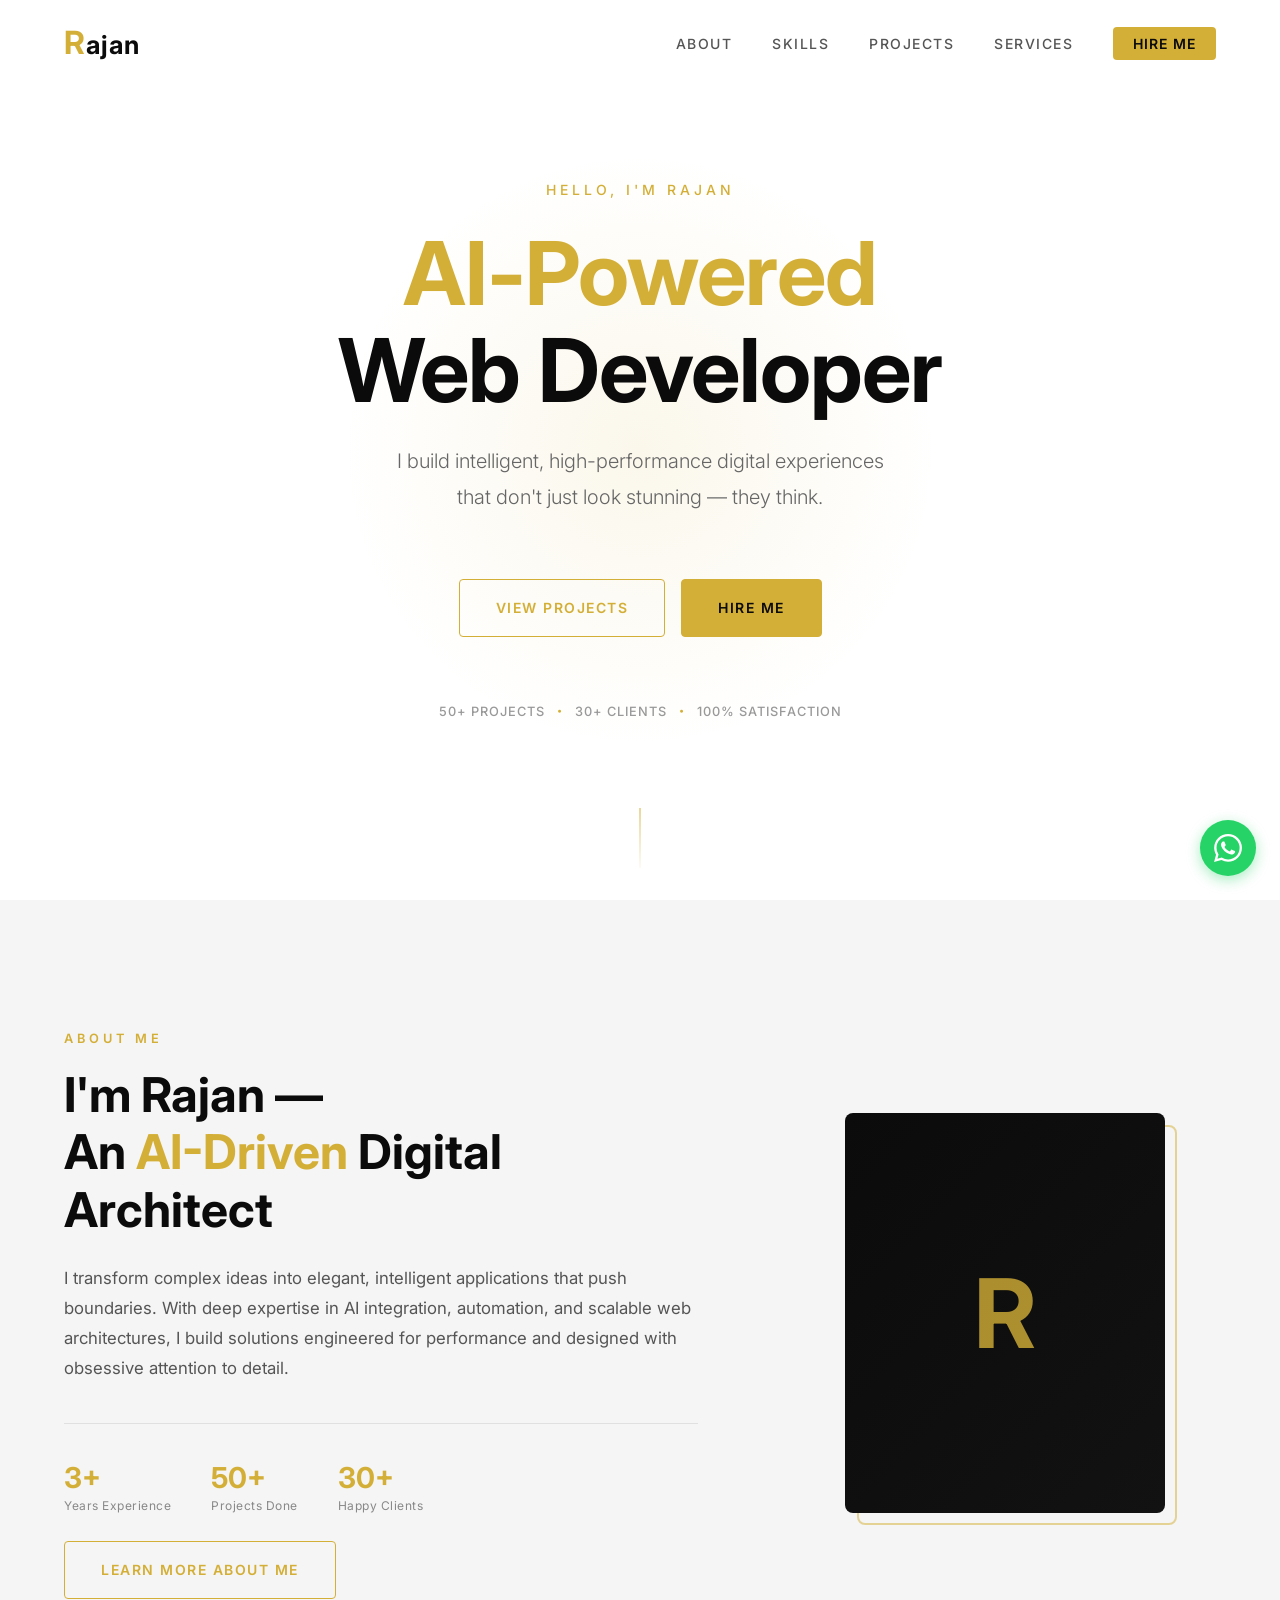
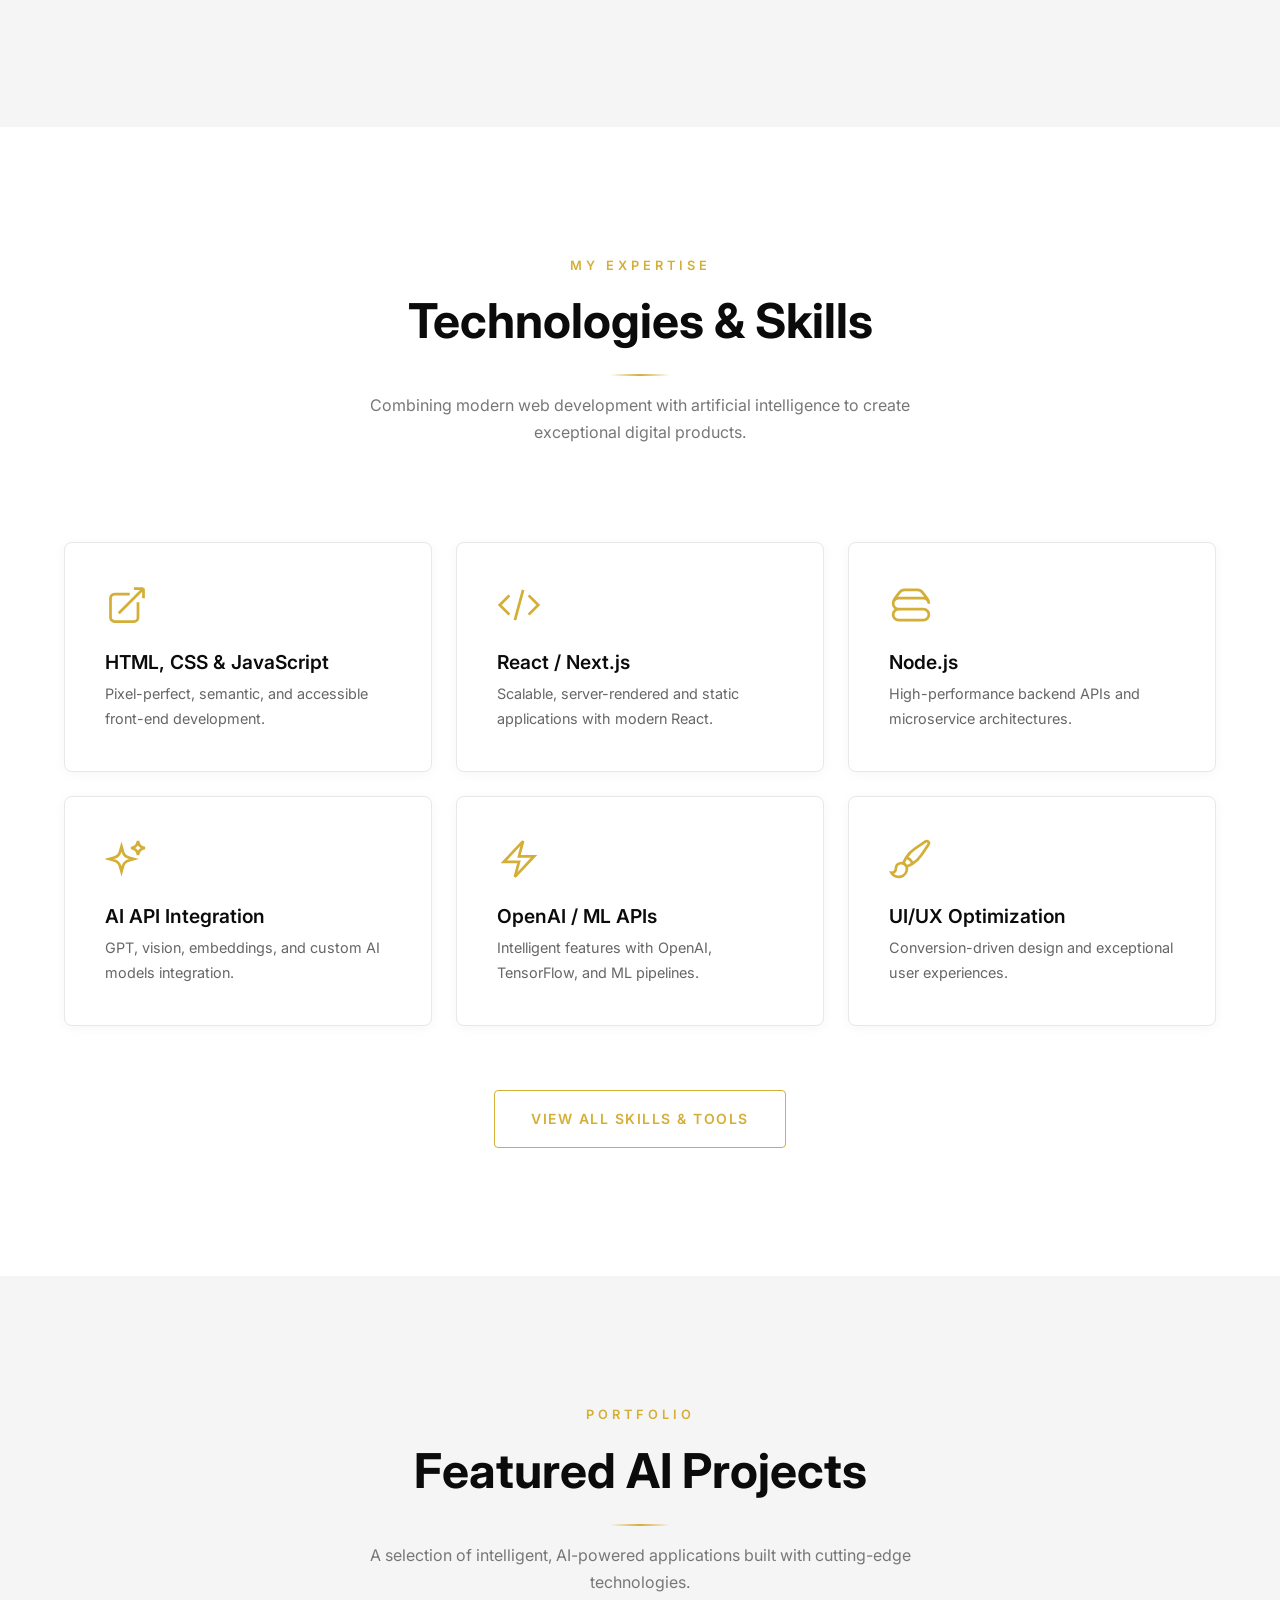
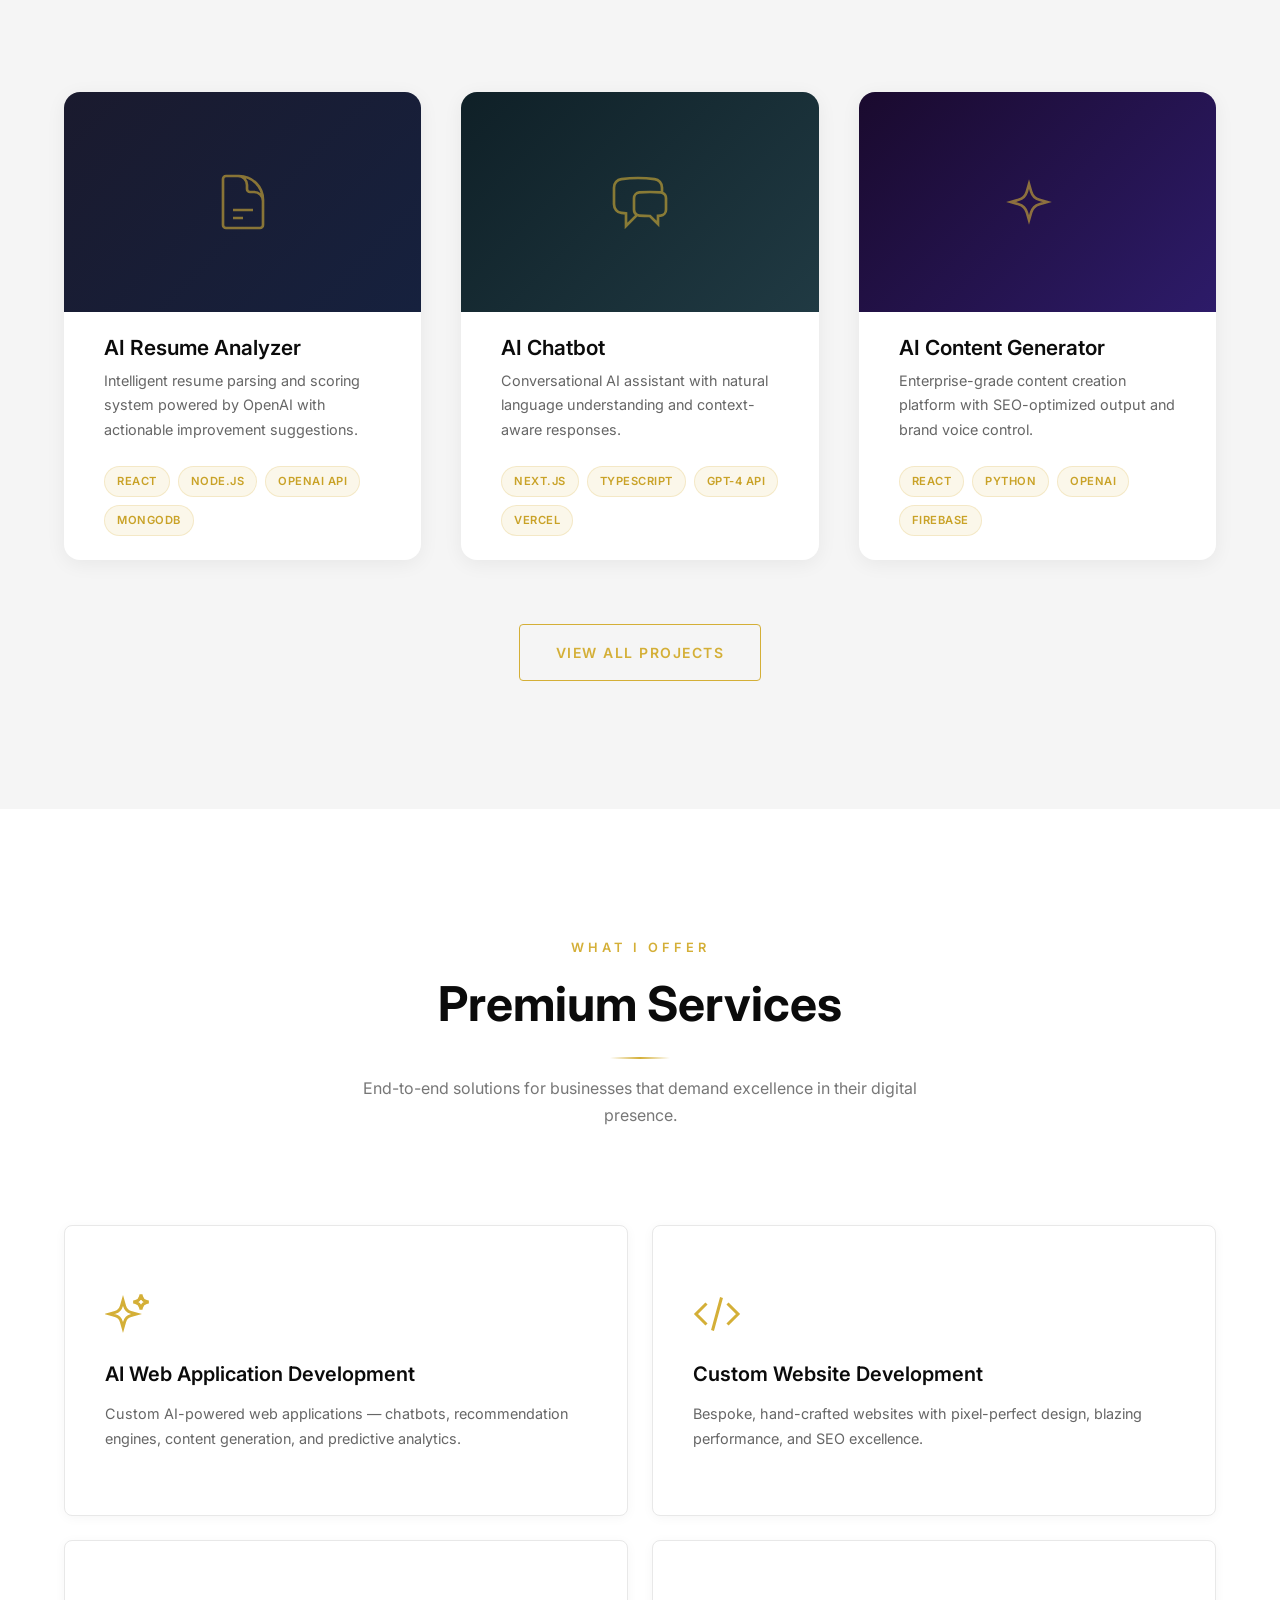
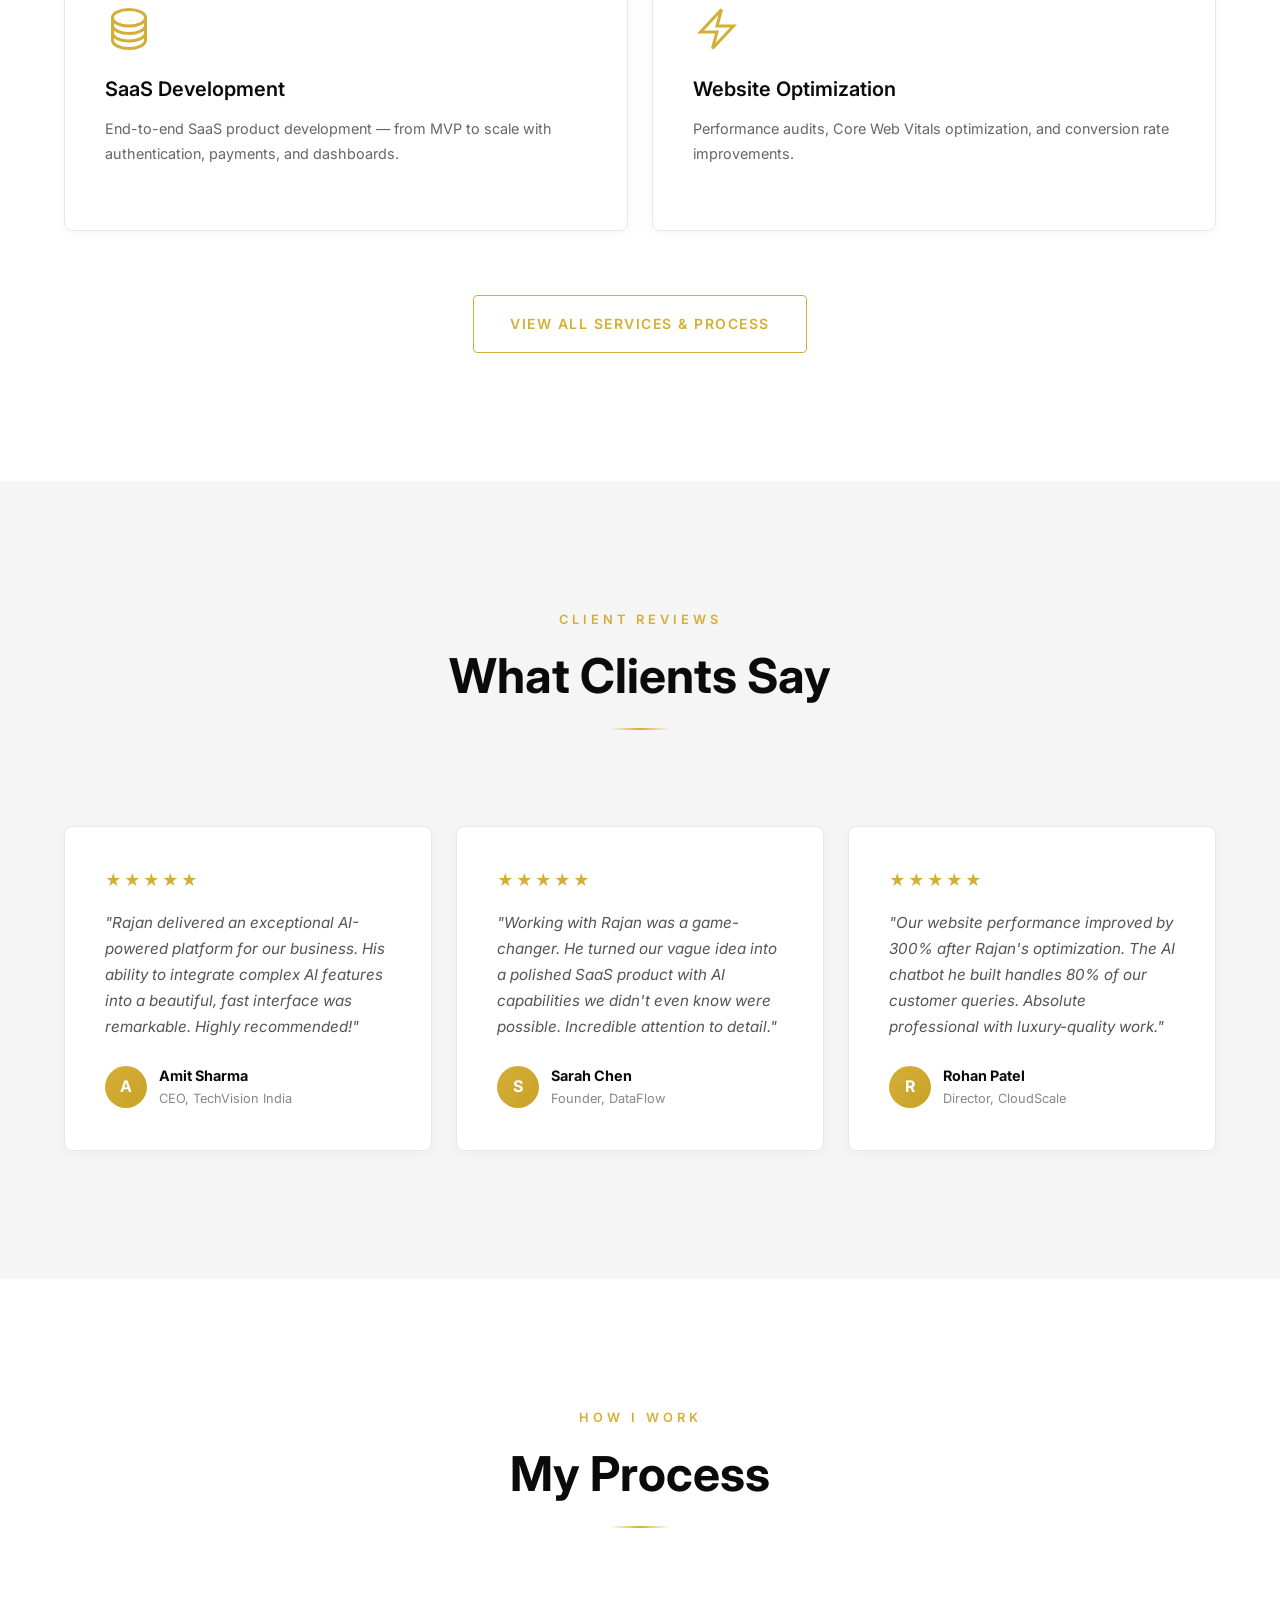
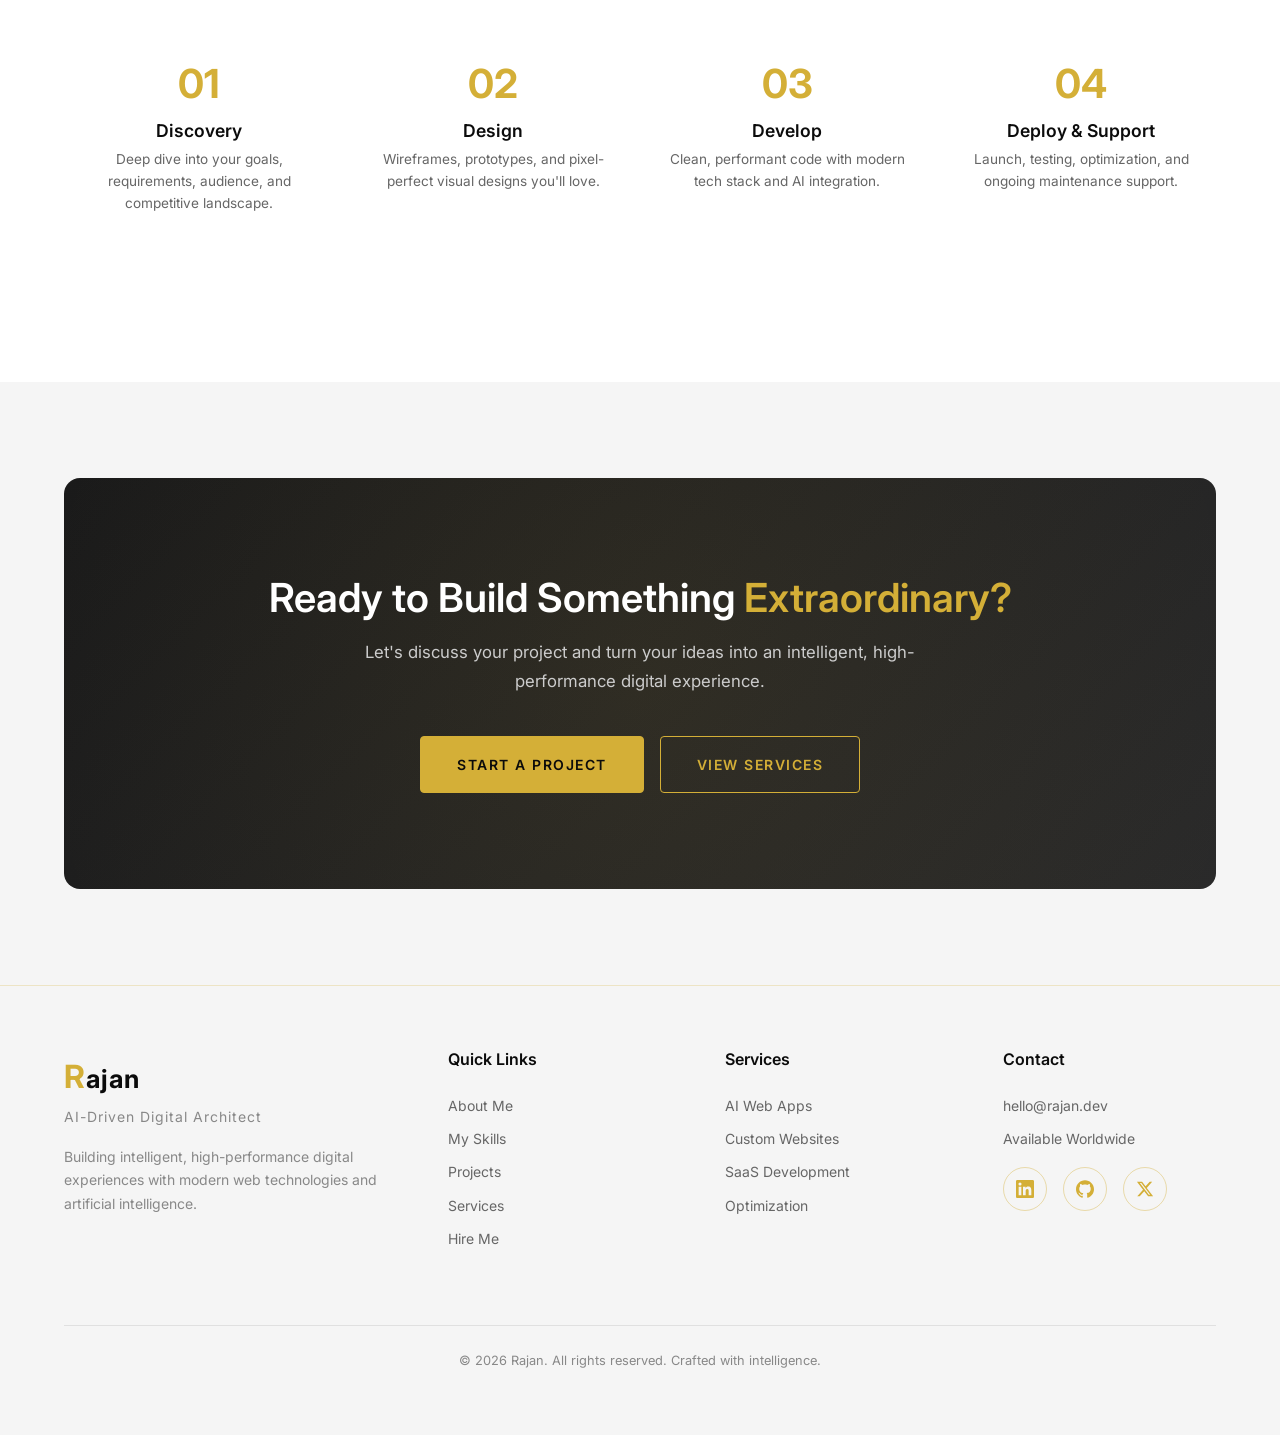
==== index.html @ 18de17e2 "Initial commit - Luxury AI Portfolio Website" ====
<!DOCTYPE html>
<html lang="en">

<head>
  <meta charset="UTF-8" />
  <meta name="viewport" content="width=device-width, initial-scale=1.0" />
  <title>Rajan — AI-Powered Web Developer | Luxury Digital Experiences</title>
  <meta name="description"
    content="Rajan is an AI-powered web developer building intelligent, high-performance digital experiences. Specializing in AI integration, automation, and scalable web apps." />
  <meta name="keywords"
    content="AI Web Developer, Freelancer, React, Next.js, OpenAI, Machine Learning, SaaS Development" />
  <meta name="author" content="Rajan" />
  <meta property="og:title" content="Rajan — AI-Powered Web Developer" />
  <meta property="og:description" content="Building intelligent, high-performance digital experiences." />
  <meta property="og:type" content="website" />
  <link rel="preconnect" href="https://fonts.googleapis.com" />
  <link rel="preconnect" href="https://fonts.gstatic.com" crossorigin />
  <link
    href="https://fonts.googleapis.com/css2?family=Playfair+Display:ital,wght@0,400;0,500;0,600;0,700;1,400&family=Inter:wght@300;400;500;600;700&display=swap"
    rel="stylesheet" />
  <link rel="stylesheet" href="styles.css" />
</head>

<body>

  <!-- ═══ NAVIGATION ═══ -->
  <nav class="navbar" id="navbar">
    <div class="nav-container">
      <a href="index.html" class="nav-logo">
        <span class="logo-text">R</span><span class="logo-accent">ajan</span>
      </a>
      <button class="nav-toggle" id="nav-toggle" aria-label="Toggle navigation">
        <span class="hamburger"></span>
      </button>
      <ul class="nav-menu" id="nav-menu">
        <li><a href="about.html" class="nav-link">About</a></li>
        <li><a href="skills.html" class="nav-link">Skills</a></li>
        <li><a href="projects.html" class="nav-link">Projects</a></li>
        <li><a href="services.html" class="nav-link">Services</a></li>
        <li><a href="hire.html" class="nav-link nav-link--cta">Hire Me</a></li>
      </ul>
    </div>
  </nav>

  <!-- ═══ HERO ═══ -->
  <section class="hero" id="hero">
    <div class="hero-glow"></div>
    <div class="hero-particles" id="hero-particles"></div>
    <div class="hero-content">
      <p class="hero-tagline reveal">Hello, I'm Rajan</p>
      <h1 class="hero-title reveal">
        <span class="gold-text">AI-Powered</span><br />Web Developer
      </h1>
      <p class="hero-subtitle reveal">
        I build intelligent, high-performance digital experiences<br />that don't just look stunning — they think.
      </p>
      <div class="hero-buttons reveal">
        <a href="projects.html" class="btn btn--outline">View Projects</a>
        <a href="hire.html" class="btn btn--solid">Hire Me</a>
      </div>
      <div class="hero-trust reveal">
        <span>50+ Projects</span>
        <span class="trust-dot">•</span>
        <span>30+ Clients</span>
        <span class="trust-dot">•</span>
        <span>100% Satisfaction</span>
      </div>
    </div>
    <div class="scroll-indicator">
      <div class="scroll-line"></div>
    </div>
  </section>

  <!-- ═══ ABOUT PREVIEW ═══ -->
  <section class="section section--light" id="about-preview">
    <div class="container">
      <div class="split-section">
        <div class="split-left reveal">
          <p class="section-label">About Me</p>
          <h2 class="section-title section-title--dark">I'm Rajan —<br />An <span class="gold-text">AI-Driven</span>
            Digital Architect</h2>
          <p class="body-text">I transform complex ideas into elegant, intelligent applications that push boundaries.
            With deep expertise in AI integration, automation, and scalable web architectures, I build solutions
            engineered for performance and designed with obsessive attention to detail.</p>
          <div class="inline-stats">
            <div class="inline-stat">
              <span class="inline-stat-number">3+</span>
              <span class="inline-stat-label">Years Experience</span>
            </div>
            <div class="inline-stat">
              <span class="inline-stat-number">50+</span>
              <span class="inline-stat-label">Projects Done</span>
            </div>
            <div class="inline-stat">
              <span class="inline-stat-number">30+</span>
              <span class="inline-stat-label">Happy Clients</span>
            </div>
          </div>
          <a href="about.html" class="btn btn--outline" style="margin-top: 1.5rem;">Learn More About Me</a>
        </div>
        <div class="split-right reveal">
          <div class="about-image-frame about-image-frame--large">
            <div class="about-image-placeholder">
              <span class="about-initials">R</span>
            </div>
            <div class="about-image-border"></div>
          </div>
        </div>
      </div>
    </div>
  </section>

  <!-- ═══ SKILLS PREVIEW ═══ -->
  <section class="section section--white" id="skills-preview">
    <div class="container">
      <div class="section-header reveal">
        <p class="section-label">My Expertise</p>
        <h2 class="section-title section-title--dark">Technologies & Skills</h2>
        <div class="gold-divider"></div>
        <p class="section-subtitle">Combining modern web development with artificial intelligence to create exceptional
          digital products.</p>
      </div>
      <div class="skills-grid">
        <div class="skill-card reveal">
          <div class="skill-icon"><svg viewBox="0 0 24 24" fill="none" stroke="currentColor" stroke-width="1.5">
              <path
                d="M13.5 6H5.25A2.25 2.25 0 003 8.25v10.5A2.25 2.25 0 005.25 21h10.5A2.25 2.25 0 0018 18.75V10.5m-10.5 6L21 3m0 0h-5.25M21 3v5.25" />
            </svg></div>
          <h3 class="skill-title">HTML, CSS & JavaScript</h3>
          <p class="skill-desc">Pixel-perfect, semantic, and accessible front-end development.</p>
        </div>
        <div class="skill-card reveal">
          <div class="skill-icon"><svg viewBox="0 0 24 24" fill="none" stroke="currentColor" stroke-width="1.5">
              <path d="M17.25 6.75L22.5 12l-5.25 5.25m-10.5 0L1.5 12l5.25-5.25m7.5-3l-4.5 16.5" />
            </svg></div>
          <h3 class="skill-title">React / Next.js</h3>
          <p class="skill-desc">Scalable, server-rendered and static applications with modern React.</p>
        </div>
        <div class="skill-card reveal">
          <div class="skill-icon"><svg viewBox="0 0 24 24" fill="none" stroke="currentColor" stroke-width="1.5">
              <path
                d="M5.25 14.25h13.5m-13.5 0a3 3 0 01-3-3m3 3a3 3 0 100 6h13.5a3 3 0 100-6m-16.5-3a3 3 0 013-3h13.5a3 3 0 013 3m-19.5 0a4.5 4.5 0 01.9-2.7L5.737 5.1a3.375 3.375 0 012.7-1.35h7.126c1.062 0 2.062.5 2.7 1.35l2.587 3.45a4.5 4.5 0 01.9 2.7" />
            </svg></div>
          <h3 class="skill-title">Node.js</h3>
          <p class="skill-desc">High-performance backend APIs and microservice architectures.</p>
        </div>
        <div class="skill-card reveal">
          <div class="skill-icon"><svg viewBox="0 0 24 24" fill="none" stroke="currentColor" stroke-width="1.5">
              <path
                d="M9.813 15.904L9 18.75l-.813-2.846a4.5 4.5 0 00-3.09-3.09L2.25 12l2.846-.813a4.5 4.5 0 003.09-3.09L9 5.25l.813 2.846a4.5 4.5 0 003.09 3.09L15.75 12l-2.846.813a4.5 4.5 0 00-3.09 3.09zM18.259 8.715L18 9.75l-.259-1.035a3.375 3.375 0 00-2.455-2.456L14.25 6l1.036-.259a3.375 3.375 0 002.455-2.456L18 2.25l.259 1.035a3.375 3.375 0 002.455 2.456L21.75 6l-1.036.259a3.375 3.375 0 00-2.455 2.456z" />
            </svg></div>
          <h3 class="skill-title">AI API Integration</h3>
          <p class="skill-desc">GPT, vision, embeddings, and custom AI models integration.</p>
        </div>
        <div class="skill-card reveal">
          <div class="skill-icon"><svg viewBox="0 0 24 24" fill="none" stroke="currentColor" stroke-width="1.5">
              <path d="M3.75 13.5l10.5-11.25L12 10.5h8.25L9.75 21.75 12 13.5H3.75z" />
            </svg></div>
          <h3 class="skill-title">OpenAI / ML APIs</h3>
          <p class="skill-desc">Intelligent features with OpenAI, TensorFlow, and ML pipelines.</p>
        </div>
        <div class="skill-card reveal">
          <div class="skill-icon"><svg viewBox="0 0 24 24" fill="none" stroke="currentColor" stroke-width="1.5">
              <path
                d="M9.53 16.122a3 3 0 00-5.78 1.128 2.25 2.25 0 01-2.4 2.245 4.5 4.5 0 008.4-2.245c0-.399-.078-.78-.22-1.128zm0 0a15.998 15.998 0 003.388-1.62m-5.043-.025a15.994 15.994 0 011.622-3.395m3.42 3.42a15.995 15.995 0 004.764-4.648l3.876-5.814a1.151 1.151 0 00-1.597-1.597L14.146 6.32a15.996 15.996 0 00-4.649 4.763m3.42 3.42a6.776 6.776 0 00-3.42-3.42" />
            </svg></div>
          <h3 class="skill-title">UI/UX Optimization</h3>
          <p class="skill-desc">Conversion-driven design and exceptional user experiences.</p>
        </div>
      </div>
      <div style="text-align: center; margin-top: var(--space-xl);" class="reveal">
        <a href="skills.html" class="btn btn--outline">View All Skills & Tools</a>
      </div>
    </div>
  </section>

  <!-- ═══ PROJECTS PREVIEW ═══ -->
  <section class="section section--light" id="projects-preview">
    <div class="container">
      <div class="section-header reveal">
        <p class="section-label">Portfolio</p>
        <h2 class="section-title section-title--dark">Featured AI Projects</h2>
        <div class="gold-divider"></div>
        <p class="section-subtitle">A selection of intelligent, AI-powered applications built with cutting-edge
          technologies.</p>
      </div>
      <div class="projects-grid">
        <div class="project-card reveal">
          <div class="project-image">
            <div class="project-image-inner" style="background: linear-gradient(135deg, #1a1a2e, #16213e);">
              <svg class="project-icon-large" viewBox="0 0 24 24" fill="none" stroke="currentColor" stroke-width="1">
                <path
                  d="M19.5 14.25v-2.625a3.375 3.375 0 00-3.375-3.375h-1.5A1.125 1.125 0 0113.5 7.125v-1.5a3.375 3.375 0 00-3.375-3.375H8.25m0 12.75h7.5m-7.5 3H12M10.5 2.25H5.625c-.621 0-1.125.504-1.125 1.125v17.25c0 .621.504 1.125 1.125 1.125h12.75c.621 0 1.125-.504 1.125-1.125V11.25a9 9 0 00-9-9z" />
              </svg>
            </div>
            <div class="project-overlay"><a href="#" class="btn btn--small btn--solid">Live Demo</a></div>
          </div>
          <div class="project-info">
            <h3 class="project-title">AI Resume Analyzer</h3>
            <p class="project-desc">Intelligent resume parsing and scoring system powered by OpenAI with actionable
              improvement suggestions.</p>
            <div class="project-tech"><span>React</span><span>Node.js</span><span>OpenAI API</span><span>MongoDB</span>
            </div>
          </div>
        </div>
        <div class="project-card reveal">
          <div class="project-image">
            <div class="project-image-inner" style="background: linear-gradient(135deg, #0f2027, #203a43);">
              <svg class="project-icon-large" viewBox="0 0 24 24" fill="none" stroke="currentColor" stroke-width="1">
                <path
                  d="M20.25 8.511c.884.284 1.5 1.128 1.5 2.097v4.286c0 1.136-.847 2.1-1.98 2.193-.34.027-.68.052-1.02.072v3.091l-3-3c-1.354 0-2.694-.055-4.02-.163a2.115 2.115 0 01-.825-.242m9.345-8.334a2.126 2.126 0 00-.476-.095 48.64 48.64 0 00-8.048 0c-1.131.094-1.976 1.057-1.976 2.192v4.286c0 .837.46 1.58 1.155 1.951m9.345-8.334V6.637c0-1.621-1.152-3.026-2.76-3.235A48.455 48.455 0 0011.25 3c-2.115 0-4.198.137-6.24.402-1.608.209-2.76 1.614-2.76 3.235v6.226c0 1.621 1.152 3.026 2.76 3.235.577.075 1.157.14 1.74.194V21l4.155-4.155" />
              </svg>
            </div>
            <div class="project-overlay"><a href="#" class="btn btn--small btn--solid">Live Demo</a></div>
          </div>
          <div class="project-info">
            <h3 class="project-title">AI Chatbot</h3>
            <p class="project-desc">Conversational AI assistant with natural language understanding and context-aware
              responses.</p>
            <div class="project-tech"><span>Next.js</span><span>TypeScript</span><span>GPT-4
                API</span><span>Vercel</span></div>
          </div>
        </div>
        <div class="project-card reveal">
          <div class="project-image">
            <div class="project-image-inner" style="background: linear-gradient(135deg, #1a0a2e, #2d1b69);">
              <svg class="project-icon-large" viewBox="0 0 24 24" fill="none" stroke="currentColor" stroke-width="1">
                <path
                  d="M9.813 15.904L9 18.75l-.813-2.846a4.5 4.5 0 00-3.09-3.09L2.25 12l2.846-.813a4.5 4.5 0 003.09-3.09L9 5.25l.813 2.846a4.5 4.5 0 003.09 3.09L15.75 12l-2.846.813a4.5 4.5 0 00-3.09 3.09z" />
              </svg>
            </div>
            <div class="project-overlay"><a href="#" class="btn btn--small btn--solid">Live Demo</a></div>
          </div>
          <div class="project-info">
            <h3 class="project-title">AI Content Generator</h3>
            <p class="project-desc">Enterprise-grade content creation platform with SEO-optimized output and brand voice
              control.</p>
            <div class="project-tech"><span>React</span><span>Python</span><span>OpenAI</span><span>Firebase</span>
            </div>
          </div>
        </div>
      </div>
      <div style="text-align: center; margin-top: var(--space-xl);" class="reveal">
        <a href="projects.html" class="btn btn--outline">View All Projects</a>
      </div>
    </div>
  </section>

  <!-- ═══ SERVICES PREVIEW ═══ -->
  <section class="section section--white" id="services-preview">
    <div class="container">
      <div class="section-header reveal">
        <p class="section-label">What I Offer</p>
        <h2 class="section-title section-title--dark">Premium Services</h2>
        <div class="gold-divider"></div>
        <p class="section-subtitle">End-to-end solutions for businesses that demand excellence in their digital
          presence.</p>
      </div>
      <div class="services-grid">
        <div class="service-card reveal">
          <div class="service-icon"><svg viewBox="0 0 24 24" fill="none" stroke="currentColor" stroke-width="1.5">
              <path
                d="M9.813 15.904L9 18.75l-.813-2.846a4.5 4.5 0 00-3.09-3.09L2.25 12l2.846-.813a4.5 4.5 0 003.09-3.09L9 5.25l.813 2.846a4.5 4.5 0 003.09 3.09L15.75 12l-2.846.813a4.5 4.5 0 00-3.09 3.09zM18.259 8.715L18 9.75l-.259-1.035a3.375 3.375 0 00-2.455-2.456L14.25 6l1.036-.259a3.375 3.375 0 002.455-2.456L18 2.25l.259 1.035a3.375 3.375 0 002.455 2.456L21.75 6l-1.036.259a3.375 3.375 0 00-2.455 2.456z" />
            </svg></div>
          <h3 class="service-title">AI Web Application Development</h3>
          <p class="service-desc">Custom AI-powered web applications — chatbots, recommendation engines, content
            generation, and predictive analytics.</p>
        </div>
        <div class="service-card reveal">
          <div class="service-icon"><svg viewBox="0 0 24 24" fill="none" stroke="currentColor" stroke-width="1.5">
              <path d="M17.25 6.75L22.5 12l-5.25 5.25m-10.5 0L1.5 12l5.25-5.25m7.5-3l-4.5 16.5" />
            </svg></div>
          <h3 class="service-title">Custom Website Development</h3>
          <p class="service-desc">Bespoke, hand-crafted websites with pixel-perfect design, blazing performance, and SEO
            excellence.</p>
        </div>
        <div class="service-card reveal">
          <div class="service-icon"><svg viewBox="0 0 24 24" fill="none" stroke="currentColor" stroke-width="1.5">
              <path
                d="M20.25 6.375c0 2.278-3.694 4.125-8.25 4.125S3.75 8.653 3.75 6.375m16.5 0c0-2.278-3.694-4.125-8.25-4.125S3.75 4.097 3.75 6.375m16.5 0v11.25c0 2.278-3.694 4.125-8.25 4.125s-8.25-1.847-8.25-4.125V6.375m16.5 0v3.75m-16.5-3.75v3.75m16.5 0v3.75C20.25 16.153 16.556 18 12 18s-8.25-1.847-8.25-4.125v-3.75m16.5 0c0 2.278-3.694 4.125-8.25 4.125s-8.25-1.847-8.25-4.125" />
            </svg></div>
          <h3 class="service-title">SaaS Development</h3>
          <p class="service-desc">End-to-end SaaS product development — from MVP to scale with authentication, payments,
            and dashboards.</p>
        </div>
        <div class="service-card reveal">
          <div class="service-icon"><svg viewBox="0 0 24 24" fill="none" stroke="currentColor" stroke-width="1.5">
              <path d="M3.75 13.5l10.5-11.25L12 10.5h8.25L9.75 21.75 12 13.5H3.75z" />
            </svg></div>
          <h3 class="service-title">Website Optimization</h3>
          <p class="service-desc">Performance audits, Core Web Vitals optimization, and conversion rate improvements.
          </p>
        </div>
      </div>
      <div style="text-align: center; margin-top: var(--space-xl);" class="reveal">
        <a href="services.html" class="btn btn--outline">View All Services & Process</a>
      </div>
    </div>
  </section>

  <!-- ═══ TESTIMONIALS ═══ -->
  <section class="section section--light" id="testimonials">
    <div class="container">
      <div class="section-header reveal">
        <p class="section-label">Client Reviews</p>
        <h2 class="section-title section-title--dark">What Clients Say</h2>
        <div class="gold-divider"></div>
      </div>
      <div class="testimonials-grid">
        <div class="testimonial-card reveal">
          <div class="testimonial-stars">★★★★★</div>
          <p class="testimonial-text">"Rajan delivered an exceptional AI-powered platform for our business. His ability
            to integrate complex AI features into a beautiful, fast interface was remarkable. Highly recommended!"</p>
          <div class="testimonial-author">
            <div class="testimonial-avatar">A</div>
            <div>
              <strong class="testimonial-name">Amit Sharma</strong>
              <span class="testimonial-role">CEO, TechVision India</span>
            </div>
          </div>
        </div>
        <div class="testimonial-card reveal">
          <div class="testimonial-stars">★★★★★</div>
          <p class="testimonial-text">"Working with Rajan was a game-changer. He turned our vague idea into a polished
            SaaS product with AI capabilities we didn't even know were possible. Incredible attention to detail."</p>
          <div class="testimonial-author">
            <div class="testimonial-avatar">S</div>
            <div>
              <strong class="testimonial-name">Sarah Chen</strong>
              <span class="testimonial-role">Founder, DataFlow</span>
            </div>
          </div>
        </div>
        <div class="testimonial-card reveal">
          <div class="testimonial-stars">★★★★★</div>
          <p class="testimonial-text">"Our website performance improved by 300% after Rajan's optimization. The AI
            chatbot he built handles 80% of our customer queries. Absolute professional with luxury-quality work."</p>
          <div class="testimonial-author">
            <div class="testimonial-avatar">R</div>
            <div>
              <strong class="testimonial-name">Rohan Patel</strong>
              <span class="testimonial-role">Director, CloudScale</span>
            </div>
          </div>
        </div>
      </div>
    </div>
  </section>

  <!-- ═══ PROCESS SECTION ═══ -->
  <section class="section section--white" id="process">
    <div class="container">
      <div class="section-header reveal">
        <p class="section-label">How I Work</p>
        <h2 class="section-title section-title--dark">My Process</h2>
        <div class="gold-divider"></div>
      </div>
      <div class="process-grid">
        <div class="process-step reveal">
          <span class="process-number">01</span>
          <h3 class="process-title">Discovery</h3>
          <p class="process-desc">Deep dive into your goals, requirements, audience, and competitive landscape.</p>
        </div>
        <div class="process-step reveal">
          <span class="process-number">02</span>
          <h3 class="process-title">Design</h3>
          <p class="process-desc">Wireframes, prototypes, and pixel-perfect visual designs you'll love.</p>
        </div>
        <div class="process-step reveal">
          <span class="process-number">03</span>
          <h3 class="process-title">Develop</h3>
          <p class="process-desc">Clean, performant code with modern tech stack and AI integration.</p>
        </div>
        <div class="process-step reveal">
          <span class="process-number">04</span>
          <h3 class="process-title">Deploy & Support</h3>
          <p class="process-desc">Launch, testing, optimization, and ongoing maintenance support.</p>
        </div>
      </div>
    </div>
  </section>

  <!-- ═══ CTA BANNER ═══ -->
  <section class="section section--cta-banner">
    <div class="container">
      <div class="cta-banner reveal">
        <h2 class="cta-banner-title">Ready to Build Something <span class="gold-text">Extraordinary?</span></h2>
        <p class="cta-banner-text">Let's discuss your project and turn your ideas into an intelligent, high-performance
          digital experience.</p>
        <div class="cta-banner-buttons">
          <a href="hire.html" class="btn btn--solid">Start a Project</a>
          <a href="services.html" class="btn btn--outline">View Services</a>
        </div>
      </div>
    </div>
  </section>

  <!-- ═══ FOOTER ═══ -->
  <footer class="footer">
    <div class="container">
      <div class="footer-grid">
        <div class="footer-col">
          <a href="index.html" class="nav-logo">
            <span class="logo-text">R</span><span class="logo-accent">ajan</span>
          </a>
          <p class="footer-tagline">AI-Driven Digital Architect</p>
          <p class="footer-bio">Building intelligent, high-performance digital experiences with modern web technologies
            and artificial intelligence.</p>
        </div>
        <div class="footer-col">
          <h4 class="footer-heading">Quick Links</h4>
          <ul class="footer-nav">
            <li><a href="about.html">About Me</a></li>
            <li><a href="skills.html">My Skills</a></li>
            <li><a href="projects.html">Projects</a></li>
            <li><a href="services.html">Services</a></li>
            <li><a href="hire.html">Hire Me</a></li>
          </ul>
        </div>
        <div class="footer-col">
          <h4 class="footer-heading">Services</h4>
          <ul class="footer-nav">
            <li><a href="services.html">AI Web Apps</a></li>
            <li><a href="services.html">Custom Websites</a></li>
            <li><a href="services.html">SaaS Development</a></li>
            <li><a href="services.html">Optimization</a></li>
          </ul>
        </div>
        <div class="footer-col">
          <h4 class="footer-heading">Contact</h4>
          <ul class="footer-nav">
            <li>hello@rajan.dev</li>
            <li>Available Worldwide</li>
          </ul>
          <div class="social-links" style="margin-top: 1rem;">
            <a href="#" class="social-link" aria-label="LinkedIn"><svg viewBox="0 0 24 24" fill="currentColor">
                <path
                  d="M20.447 20.452h-3.554v-5.569c0-1.328-.027-3.037-1.852-3.037-1.853 0-2.136 1.445-2.136 2.939v5.667H9.351V9h3.414v1.561h.046c.477-.9 1.637-1.85 3.37-1.85 3.601 0 4.267 2.37 4.267 5.455v6.286zM5.337 7.433a2.062 2.062 0 01-2.063-2.065 2.064 2.064 0 112.063 2.065zm1.782 13.019H3.555V9h3.564v11.452zM22.225 0H1.771C.792 0 0 .774 0 1.729v20.542C0 23.227.792 24 1.771 24h20.451C23.2 24 24 23.227 24 22.271V1.729C24 .774 23.2 0 22.222 0h.003z" />
              </svg></a>
            <a href="#" class="social-link" aria-label="GitHub"><svg viewBox="0 0 24 24" fill="currentColor">
                <path
                  d="M12 .297c-6.63 0-12 5.373-12 12 0 5.303 3.438 9.8 8.205 11.385.6.113.82-.258.82-.577 0-.285-.01-1.04-.015-2.04-3.338.724-4.042-1.61-4.042-1.61C4.422 18.07 3.633 17.7 3.633 17.7c-1.087-.744.084-.729.084-.729 1.205.084 1.838 1.236 1.838 1.236 1.07 1.835 2.809 1.305 3.495.998.108-.776.417-1.305.76-1.605-2.665-.3-5.466-1.332-5.466-5.93 0-1.31.465-2.38 1.235-3.22-.135-.303-.54-1.523.105-3.176 0 0 1.005-.322 3.3 1.23.96-.267 1.98-.399 3-.405 1.02.006 2.04.138 3 .405 2.28-1.552 3.285-1.23 3.285-1.23.645 1.653.24 2.873.12 3.176.765.84 1.23 1.91 1.23 3.22 0 4.61-2.805 5.625-5.475 5.92.42.36.81 1.096.81 2.22 0 1.606-.015 2.896-.015 3.286 0 .315.21.69.825.57C20.565 22.092 24 17.592 24 12.297c0-6.627-5.373-12-12-12" />
              </svg></a>
            <a href="#" class="social-link" aria-label="Twitter / X"><svg viewBox="0 0 24 24" fill="currentColor">
                <path
                  d="M18.244 2.25h3.308l-7.227 8.26 8.502 11.24H16.17l-5.214-6.817L4.99 21.75H1.68l7.73-8.835L1.254 2.25H8.08l4.713 6.231zm-1.161 17.52h1.833L7.084 4.126H5.117z" />
              </svg></a>
          </div>
        </div>
      </div>
      <div class="footer-bottom">
        <p class="footer-copy">&copy; 2026 Rajan. All rights reserved. Crafted with intelligence.</p>
      </div>
    </div>
  </footer>

  <script src="script.js"></script>
</body>

</html>
---- styles.css ----
/* ═══════════════════════════════════════════════════════════════════════════════
   RAJAN — AI-Powered Web Developer | Luxury Portfolio
   Design System: Black (#0B0B0B) · White (#FFFFFF) · Metallic Gold (#D4AF37)
   ═══════════════════════════════════════════════════════════════════════════════ */

/* ─── CSS Custom Properties ─── */
:root {
  --black: #0B0B0B;
  --black-matte: #121212;
  --black-card: #1a1a1a;
  --black-light: #222222;
  --white: #FFFFFF;
  --white-off: #F5F5F5;
  --white-muted: #CCCCCC;
  --gray: #888888;
  --gold: #D4AF37;
  --gold-hover: #C9A227;
  --gold-light: #E8D48B;
  --gold-dim: rgba(212, 175, 55, 0.15);
  --gold-glow: rgba(212, 175, 55, 0.4);

  --font-heading: 'Inter', -apple-system, BlinkMacSystemFont, 'Segoe UI', sans-serif;
  --font-body: 'Inter', -apple-system, BlinkMacSystemFont, 'Segoe UI', sans-serif;

  --space-xs: 0.5rem;
  --space-sm: 1rem;
  --space-md: 1.5rem;
  --space-lg: 2.5rem;
  --space-xl: 4rem;
  --space-2xl: 6rem;
  --space-3xl: 8rem;

  --radius-sm: 4px;
  --radius-md: 8px;
  --radius-lg: 16px;

  --transition: 0.3s cubic-bezier(0.4, 0, 0.2, 1);
  --transition-slow: 0.6s cubic-bezier(0.4, 0, 0.2, 1);
}

/* ─── Reset & Base ─── */
*,
*::before,
*::after {
  margin: 0;
  padding: 0;
  box-sizing: border-box;
}

html {
  scroll-behavior: smooth;
  font-size: 16px;
  -webkit-font-smoothing: antialiased;
  -moz-osx-font-smoothing: grayscale;
}

body {
  font-family: var(--font-body);
  background: var(--white);
  color: var(--black);
  line-height: 1.7;
  overflow-x: hidden;
}

a {
  text-decoration: none;
  color: inherit;
  transition: color var(--transition);
}

img {
  max-width: 100%;
  display: block;
}

ul {
  list-style: none;
}

.container {
  max-width: 1200px;
  margin: 0 auto;
  padding: 0 var(--space-md);
}

/* ─── Typography ─── */
h1,
h2,
h3,
h4 {
  font-family: var(--font-heading);
  font-weight: 600;
  line-height: 1.2;
}

.gold-text {
  color: var(--gold);
}

/* ─── Reveal Animation ─── */
.reveal {
  opacity: 0;
  transform: translateY(40px);
  transition: opacity 0.8s cubic-bezier(0.4, 0, 0.2, 1),
    transform 0.8s cubic-bezier(0.4, 0, 0.2, 1);
}

.reveal.revealed {
  opacity: 1;
  transform: translateY(0);
}

/* ═══════════════════════════════════════════════════════════════════════════════
   NAVIGATION
   ═══════════════════════════════════════════════════════════════════════════════ */
.navbar {
  position: fixed;
  top: 0;
  left: 0;
  right: 0;
  z-index: 1000;
  padding: var(--space-sm) 0;
  transition: background var(--transition), padding var(--transition), backdrop-filter var(--transition);
}

.navbar.scrolled {
  background: rgba(255, 255, 255, 0.95);
  backdrop-filter: blur(20px);
  -webkit-backdrop-filter: blur(20px);
  padding: 0.6rem 0;
  border-bottom: 1px solid rgba(212, 175, 55, 0.25);
  box-shadow: 0 2px 20px rgba(0, 0, 0, 0.06);
}

.nav-container {
  max-width: 1200px;
  margin: 0 auto;
  padding: 0 var(--space-md);
  display: flex;
  align-items: center;
  justify-content: space-between;
}

.nav-logo {
  font-family: var(--font-heading);
  font-size: 1.6rem;
  font-weight: 700;
  letter-spacing: 1px;
  display: flex;
  align-items: baseline;
}

.logo-text {
  color: var(--gold);
  font-size: 2rem;
}

.logo-accent {
  color: var(--black);
}

.nav-menu {
  display: flex;
  align-items: center;
  gap: var(--space-lg);
}

.nav-link {
  font-size: 0.875rem;
  font-weight: 500;
  letter-spacing: 1.5px;
  text-transform: uppercase;
  color: #555;
  position: relative;
  padding: 0.25rem 0;
}

.nav-link::after {
  content: '';
  position: absolute;
  bottom: -2px;
  left: 0;
  width: 0;
  height: 1px;
  background: var(--gold);
  transition: width var(--transition);
}

.nav-link:hover,
.nav-link.active {
  color: var(--gold);
}

.nav-link:hover::after,
.nav-link.active::after {
  width: 100%;
}

.nav-link--cta {
  color: var(--black) !important;
  background: var(--gold);
  padding: 0.5rem 1.25rem;
  border-radius: 4px;
  font-weight: 600;
  letter-spacing: 1px;
}

.nav-link--cta::after {
  display: none;
}

.nav-link--cta:hover {
  background: var(--gold-hover);
  color: var(--black) !important;
}

/* Hamburger */
.nav-toggle {
  display: none;
  background: none;
  border: none;
  cursor: pointer;
  padding: 0.5rem;
  z-index: 1001;
}

.hamburger {
  display: block;
  width: 24px;
  height: 2px;
  background: var(--black);
  position: relative;
  transition: var(--transition);
}

.hamburger::before,
.hamburger::after {
  content: '';
  position: absolute;
  width: 24px;
  height: 2px;
  background: var(--black);
  transition: var(--transition);
}

.hamburger::before {
  top: -7px;
}

.hamburger::after {
  top: 7px;
}

.nav-toggle.active .hamburger {
  background: transparent;
}

.nav-toggle.active .hamburger::before {
  top: 0;
  transform: rotate(45deg);
  background: var(--gold);
}

.nav-toggle.active .hamburger::after {
  top: 0;
  transform: rotate(-45deg);
  background: var(--gold);
}

/* ═══════════════════════════════════════════════════════════════════════════════
   HERO SECTION
   ═══════════════════════════════════════════════════════════════════════════════ */
.hero {
  position: relative;
  min-height: 100vh;
  display: flex;
  align-items: center;
  justify-content: center;
  background: var(--white);
  overflow: hidden;
}

.hero-glow {
  position: absolute;
  top: 50%;
  left: 50%;
  transform: translate(-50%, -50%);
  width: 600px;
  height: 600px;
  background: radial-gradient(circle, var(--gold-glow) 0%, transparent 70%);
  opacity: 0.25;
  animation: glowPulse 4s ease-in-out infinite alternate;
  pointer-events: none;
}

@keyframes glowPulse {
  0% {
    transform: translate(-50%, -50%) scale(0.8);
    opacity: 0.15;
  }

  100% {
    transform: translate(-50%, -50%) scale(1.2);
    opacity: 0.3;
  }
}

.hero-particles {
  position: absolute;
  inset: 0;
  pointer-events: none;
  overflow: hidden;
}

.particle {
  position: absolute;
  width: 2px;
  height: 2px;
  background: var(--gold);
  border-radius: 50%;
  opacity: 0;
  animation: particleFloat linear infinite;
}

@keyframes particleFloat {
  0% {
    opacity: 0;
    transform: translateY(100vh) scale(0);
  }

  10% {
    opacity: 0.8;
  }

  90% {
    opacity: 0.8;
  }

  100% {
    opacity: 0;
    transform: translateY(-10vh) scale(1);
  }
}

.hero-content {
  text-align: center;
  position: relative;
  z-index: 2;
  padding: 0 var(--space-md);
}

.hero-tagline {
  font-size: 0.875rem;
  font-weight: 500;
  letter-spacing: 4px;
  text-transform: uppercase;
  color: var(--gold);
  margin-bottom: var(--space-md);
}

.hero-title {
  font-size: clamp(2.5rem, 7vw, 5.5rem);
  font-weight: 700;
  margin-bottom: var(--space-md);
  line-height: 1.1;
  letter-spacing: -1px;
  color: var(--black);
}

.hero-subtitle {
  font-size: clamp(1rem, 2vw, 1.25rem);
  color: #666;
  max-width: 560px;
  margin: 0 auto var(--space-xl);
  font-weight: 300;
  line-height: 1.8;
}

.hero-buttons {
  display: flex;
  gap: var(--space-sm);
  justify-content: center;
  flex-wrap: wrap;
}

/* ─── Buttons ─── */
.btn {
  display: inline-flex;
  align-items: center;
  gap: 0.5rem;
  font-family: var(--font-body);
  font-size: 0.875rem;
  font-weight: 600;
  letter-spacing: 1.5px;
  text-transform: uppercase;
  padding: 1rem 2.25rem;
  border-radius: var(--radius-sm);
  cursor: pointer;
  border: none;
  transition: all var(--transition);
  position: relative;
  overflow: hidden;
}

.btn--outline {
  background: transparent;
  color: var(--gold);
  border: 1.5px solid var(--gold);
}

.btn--outline:hover {
  background: var(--gold);
  color: var(--black);
  box-shadow: 0 0 30px var(--gold-glow);
}

.btn--solid {
  background: var(--gold);
  color: var(--black);
  border: 1.5px solid var(--gold);
}

.btn--solid:hover {
  background: var(--gold-hover);
  border-color: var(--gold-hover);
  box-shadow: 0 0 30px var(--gold-glow);
  transform: translateY(-2px);
}

.btn--small {
  padding: 0.625rem 1.5rem;
  font-size: 0.75rem;
}

.btn--full {
  width: 100%;
  justify-content: center;
}

.btn--full svg {
  width: 18px;
  height: 18px;
}

/* Scroll Indicator */
.scroll-indicator {
  position: absolute;
  bottom: 2rem;
  left: 50%;
  transform: translateX(-50%);
  z-index: 2;
}

.scroll-line {
  width: 1px;
  height: 60px;
  background: linear-gradient(to bottom, var(--gold), rgba(212, 175, 55, 0.1));
  animation: scrollLine 2s ease-in-out infinite;
}

@keyframes scrollLine {

  0%,
  100% {
    opacity: 0.3;
    transform: scaleY(0.5);
    transform-origin: top;
  }

  50% {
    opacity: 1;
    transform: scaleY(1);
    transform-origin: top;
  }
}

/* ═══════════════════════════════════════════════════════════════════════════════
   SECTION COMMON
   ═══════════════════════════════════════════════════════════════════════════════ */
.section {
  padding: var(--space-3xl) 0;
}

.section--dark {
  background: var(--white);
  color: var(--black);
}

.section--light {
  background: var(--white-off);
  color: var(--black);
}

.section-header {
  text-align: center;
  margin-bottom: var(--space-2xl);
}

.section-label {
  font-size: 0.8rem;
  font-weight: 600;
  letter-spacing: 4px;
  text-transform: uppercase;
  color: var(--gold);
  margin-bottom: var(--space-sm);
}

.section-title {
  font-size: clamp(2rem, 4vw, 3rem);
  font-weight: 700;
  color: var(--black);
  margin-bottom: var(--space-md);
}

.section-title--dark {
  color: var(--black);
}

.gold-divider {
  width: 60px;
  height: 2px;
  background: linear-gradient(90deg, transparent, var(--gold), transparent);
  margin: 0 auto;
}

/* ═══════════════════════════════════════════════════════════════════════════════
   ABOUT SECTION
   ═══════════════════════════════════════════════════════════════════════════════ */
.about-grid {
  display: grid;
  grid-template-columns: 1fr 1.5fr;
  gap: var(--space-2xl);
  align-items: center;
}

.about-image-frame {
  position: relative;
  width: 280px;
  height: 340px;
  margin: 0 auto;
}

.about-image-placeholder {
  width: 100%;
  height: 100%;
  background: linear-gradient(135deg, var(--black) 0%, var(--black-matte) 100%);
  border-radius: var(--radius-md);
  display: flex;
  align-items: center;
  justify-content: center;
  position: relative;
  z-index: 1;
}

.about-initials {
  font-family: var(--font-heading);
  font-size: 6rem;
  font-weight: 700;
  color: var(--gold);
  opacity: 0.8;
}

.about-image-border {
  position: absolute;
  top: 12px;
  left: 12px;
  right: -12px;
  bottom: -12px;
  border: 2px solid var(--gold);
  border-radius: var(--radius-md);
  z-index: 0;
  opacity: 0.5;
}

.about-text p {
  color: #555;
  margin-bottom: var(--space-md);
  font-size: 1.05rem;
}

.about-intro {
  font-size: 1.15rem !important;
  color: #333 !important;
  line-height: 1.8;
}

.about-intro strong,
.about-text p strong {
  color: var(--black);
}

.about-stats {
  display: flex;
  gap: var(--space-xl);
  margin-top: var(--space-lg);
  padding-top: var(--space-lg);
  border-top: 1px solid #e0e0e0;
}

.stat {
  display: flex;
  flex-direction: column;
}

.stat-number {
  font-family: var(--font-heading);
  font-size: 2.2rem;
  font-weight: 700;
  color: var(--gold);
  line-height: 1;
}

.stat-label {
  font-size: 0.8rem;
  color: var(--gray);
  margin-top: 0.25rem;
  letter-spacing: 0.5px;
}

/* ═══════════════════════════════════════════════════════════════════════════════
   SKILLS SECTION
   ═══════════════════════════════════════════════════════════════════════════════ */
.skills-grid {
  display: grid;
  grid-template-columns: repeat(3, 1fr);
  gap: var(--space-md);
}

.skill-card {
  background: var(--white);
  border: 1px solid #e8e8e8;
  border-radius: var(--radius-md);
  padding: var(--space-lg);
  transition: all var(--transition);
  position: relative;
  overflow: hidden;
  box-shadow: 0 2px 12px rgba(0, 0, 0, 0.04);
}

.skill-card::before {
  content: '';
  position: absolute;
  top: 0;
  left: 0;
  right: 0;
  height: 2px;
  background: linear-gradient(90deg, transparent, var(--gold), transparent);
  opacity: 0;
  transition: opacity var(--transition);
}

.skill-card:hover {
  transform: translateY(-4px);
  border-color: var(--gold);
  box-shadow: 0 8px 40px rgba(212, 175, 55, 0.12);
}

.skill-card:hover::before {
  opacity: 1;
}

.skill-icon {
  width: 44px;
  height: 44px;
  color: var(--gold);
  margin-bottom: var(--space-md);
}

.skill-icon svg {
  width: 100%;
  height: 100%;
}

.skill-title {
  font-family: var(--font-heading);
  font-size: 1.2rem;
  margin-bottom: var(--space-xs);
  color: var(--black);
}

.skill-desc {
  font-size: 0.9rem;
  color: #666;
  line-height: 1.7;
}

/* ═══════════════════════════════════════════════════════════════════════════════
   PROJECTS SECTION
   ═══════════════════════════════════════════════════════════════════════════════ */
.projects-grid {
  display: grid;
  grid-template-columns: repeat(3, 1fr);
  gap: var(--space-lg);
}

.project-card {
  background: var(--white);
  border-radius: var(--radius-lg);
  overflow: hidden;
  transition: all var(--transition);
  box-shadow: 0 4px 20px rgba(0, 0, 0, 0.06);
}

.project-card:hover {
  transform: translateY(-8px);
  box-shadow: 0 20px 60px rgba(0, 0, 0, 0.12);
}

.project-image {
  position: relative;
  height: 220px;
  overflow: hidden;
}

.project-image-inner {
  width: 100%;
  height: 100%;
  display: flex;
  align-items: center;
  justify-content: center;
  transition: transform var(--transition-slow);
}

.project-card:hover .project-image-inner {
  transform: scale(1.05);
}

.project-icon-large {
  width: 64px;
  height: 64px;
  color: var(--gold);
  opacity: 0.6;
}

.project-overlay {
  position: absolute;
  inset: 0;
  background: rgba(11, 11, 11, 0.8);
  display: flex;
  align-items: center;
  justify-content: center;
  opacity: 0;
  transition: opacity var(--transition);
}

.project-card:hover .project-overlay {
  opacity: 1;
}

.project-info {
  padding: var(--space-md) var(--space-lg);
}

.project-title {
  font-family: var(--font-heading);
  font-size: 1.3rem;
  color: var(--black);
  margin-bottom: var(--space-xs);
}

.project-desc {
  font-size: 0.9rem;
  color: #666;
  line-height: 1.7;
  margin-bottom: var(--space-md);
}

.project-tech {
  display: flex;
  flex-wrap: wrap;
  gap: 0.5rem;
}

.project-tech span {
  font-size: 0.7rem;
  font-weight: 600;
  letter-spacing: 0.5px;
  text-transform: uppercase;
  padding: 0.3rem 0.75rem;
  border-radius: 100px;
  background: rgba(212, 175, 55, 0.1);
  color: var(--gold-hover);
  border: 1px solid rgba(212, 175, 55, 0.2);
}

/* ═══════════════════════════════════════════════════════════════════════════════
   SERVICES SECTION
   ═══════════════════════════════════════════════════════════════════════════════ */
.services-grid {
  display: grid;
  grid-template-columns: repeat(2, 1fr);
  gap: var(--space-md);
}

.service-card {
  background: var(--white);
  border: 1px solid #e8e8e8;
  border-radius: var(--radius-md);
  padding: var(--space-xl) var(--space-lg);
  transition: all var(--transition);
  position: relative;
  box-shadow: 0 2px 12px rgba(0, 0, 0, 0.04);
}

.service-card::after {
  content: '';
  position: absolute;
  inset: 0;
  border-radius: var(--radius-md);
  background: linear-gradient(135deg, rgba(212, 175, 55, 0.06) 0%, transparent 60%);
  opacity: 0;
  transition: opacity var(--transition);
  pointer-events: none;
}

.service-card:hover {
  border-color: var(--gold);
  transform: translateY(-4px);
  box-shadow: 0 8px 40px rgba(212, 175, 55, 0.12);
}

.service-card:hover::after {
  opacity: 1;
}

.service-icon {
  width: 48px;
  height: 48px;
  color: var(--gold);
  margin-bottom: var(--space-md);
}

.service-icon svg {
  width: 100%;
  height: 100%;
}

.service-title {
  font-family: var(--font-heading);
  font-size: 1.25rem;
  margin-bottom: var(--space-sm);
  color: var(--black);
}

.service-desc {
  font-size: 0.9rem;
  color: #666;
  line-height: 1.7;
}

/* ═══════════════════════════════════════════════════════════════════════════════
   CONTACT SECTION
   ═══════════════════════════════════════════════════════════════════════════════ */
.section--contact {
  border-top: 1px solid rgba(212, 175, 55, 0.2);
}

.contact-grid {
  display: grid;
  grid-template-columns: 1fr 1fr;
  gap: var(--space-2xl);
  max-width: 1000px;
  margin: 0 auto;
}

.contact-intro {
  font-size: 1.1rem;
  color: #666;
  margin-bottom: var(--space-lg);
  line-height: 1.8;
}

.contact-details {
  margin-bottom: var(--space-lg);
}

.contact-item {
  display: flex;
  align-items: center;
  gap: var(--space-sm);
  margin-bottom: var(--space-sm);
  color: #555;
  font-size: 0.95rem;
}

.contact-item svg {
  width: 20px;
  height: 20px;
  color: var(--gold);
  flex-shrink: 0;
}

.social-links {
  display: flex;
  gap: var(--space-sm);
}

.social-link {
  width: 44px;
  height: 44px;
  border-radius: 50%;
  border: 1px solid rgba(212, 175, 55, 0.4);
  display: flex;
  align-items: center;
  justify-content: center;
  color: var(--gold);
  transition: all var(--transition);
}

.social-link svg {
  width: 18px;
  height: 18px;
}

.social-link:hover {
  background: var(--gold);
  color: var(--white);
  border-color: var(--gold);
  transform: translateY(-2px);
  box-shadow: 0 4px 20px var(--gold-glow);
}

/* ─── Contact Form ─── */
.form-group {
  position: relative;
  margin-bottom: var(--space-md);
}

.form-input {
  width: 100%;
  padding: 1rem 1.25rem;
  font-family: var(--font-body);
  font-size: 0.95rem;
  color: var(--black);
  background: var(--white);
  border: 1px solid #ddd;
  border-radius: var(--radius-md);
  outline: none;
  transition: border-color var(--transition), box-shadow var(--transition);
}

.form-input:focus {
  border-color: var(--gold);
  box-shadow: 0 0 0 3px var(--gold-dim);
}

.form-label {
  position: absolute;
  top: 1rem;
  left: 1.25rem;
  font-size: 0.95rem;
  color: var(--gray);
  pointer-events: none;
  transition: all var(--transition);
  background: var(--white);
  padding: 0 0.25rem;
}

.form-input:focus~.form-label,
.form-input:not(:placeholder-shown)~.form-label {
  top: -0.5rem;
  left: 1rem;
  font-size: 0.75rem;
  color: var(--gold);
}

.form-textarea {
  resize: vertical;
  min-height: 120px;
}

/* ═══════════════════════════════════════════════════════════════════════════════
   FOOTER
   ═══════════════════════════════════════════════════════════════════════════════ */
.footer {
  background: var(--white-off);
  border-top: 1px solid rgba(212, 175, 55, 0.25);
  padding: var(--space-xl) 0;
}

.footer-content {
  display: flex;
  flex-direction: column;
  align-items: center;
  gap: var(--space-md);
}

.footer-tagline {
  font-size: 0.875rem;
  color: var(--gray);
  letter-spacing: 1px;
}

.footer-links {
  display: flex;
  gap: var(--space-lg);
  flex-wrap: wrap;
  justify-content: center;
}

.footer-links a {
  font-size: 0.8rem;
  font-weight: 500;
  letter-spacing: 1px;
  text-transform: uppercase;
  color: #666;
  transition: color var(--transition);
}

.footer-links a:hover {
  color: var(--gold);
}

.footer-copy {
  font-size: 0.8rem;
  color: var(--gray);
  text-align: center;
}

/* ═══════════════════════════════════════════════════════════════════════════════
   RESPONSIVE
   ═══════════════════════════════════════════════════════════════════════════════ */
@media (max-width: 1024px) {
  .skills-grid {
    grid-template-columns: repeat(2, 1fr);
  }

  .projects-grid {
    grid-template-columns: repeat(2, 1fr);
  }
}

@media (max-width: 768px) {
  :root {
    --space-3xl: 5rem;
    --space-2xl: 3.5rem;
  }

  /* Nav mobile */
  .nav-toggle {
    display: block;
  }

  .nav-menu {
    position: fixed;
    top: 0;
    right: -100%;
    width: 280px;
    height: 100vh;
    background: rgba(255, 255, 255, 0.98);
    backdrop-filter: blur(20px);
    -webkit-backdrop-filter: blur(20px);
    flex-direction: column;
    justify-content: center;
    gap: var(--space-lg);
    transition: right var(--transition);
    border-left: 1px solid rgba(212, 175, 55, 0.2);
    box-shadow: -4px 0 30px rgba(0, 0, 0, 0.08);
  }

  .nav-menu.active {
    right: 0;
  }

  .nav-link {
    font-size: 1rem;
    letter-spacing: 2px;
  }

  /* About */
  .about-grid {
    grid-template-columns: 1fr;
    gap: var(--space-xl);
  }

  .about-image-frame {
    width: 220px;
    height: 270px;
  }

  .about-stats {
    gap: var(--space-lg);
  }

  /* Skills */
  .skills-grid {
    grid-template-columns: 1fr;
  }

  /* Projects */
  .projects-grid {
    grid-template-columns: 1fr;
  }

  /* Services */
  .services-grid {
    grid-template-columns: 1fr;
  }

  /* Contact */
  .contact-grid {
    grid-template-columns: 1fr;
    gap: var(--space-xl);
  }

  .footer-links {
    gap: var(--space-sm);
  }
}

@media (max-width: 480px) {
  .hero-buttons {
    flex-direction: column;
    align-items: center;
  }

  .btn {
    width: 100%;
    justify-content: center;
  }

  .about-stats {
    flex-direction: column;
    gap: var(--space-md);
  }

  .stat {
    flex-direction: row;
    align-items: baseline;
    gap: var(--space-sm);
  }

  .stat-number {
    font-size: 1.8rem;
  }
}

/* ═══════════════════════════════════════════════════════════════════════════════
   PAGE-SPECIFIC STYLES (Individual Pages)
   ═══════════════════════════════════════════════════════════════════════════════ */

/* Page Hero Banner */
.page-hero {
  padding: 10rem 0 4rem;
  text-align: center;
  background: var(--white);
  border-bottom: 1px solid #eee;
}

.page-hero-title {
  font-size: clamp(2.2rem, 5vw, 3.5rem);
  font-weight: 700;
  color: var(--black);
  margin-bottom: var(--space-md);
  line-height: 1.15;
}

/* CTA Section */
.section--cta {
  background: var(--white-off);
  padding: var(--space-2xl) 0;
}

/* About Stats Centered */
.about-stats-section {
  margin-top: var(--space-2xl);
  padding-top: var(--space-xl);
  border-top: 1px solid #e0e0e0;
}

.about-stats--centered {
  justify-content: center;
  gap: var(--space-2xl);
}

/* Values Grid */
.about-values {
  margin-top: var(--space-2xl);
}

.values-grid {
  display: grid;
  grid-template-columns: repeat(3, 1fr);
  gap: var(--space-md);
}

.value-card {
  background: var(--white);
  border: 1px solid #e8e8e8;
  border-radius: var(--radius-md);
  padding: var(--space-lg);
  box-shadow: 0 2px 12px rgba(0, 0, 0, 0.04);
  transition: all var(--transition);
}

.value-card:hover {
  transform: translateY(-4px);
  border-color: var(--gold);
  box-shadow: 0 8px 40px rgba(212, 175, 55, 0.12);
}

/* Tools Tags */
.tools-tags {
  display: flex;
  flex-wrap: wrap;
  justify-content: center;
  gap: 0.75rem;
}

.tool-tag {
  font-size: 0.85rem;
  font-weight: 500;
  padding: 0.6rem 1.4rem;
  border-radius: 100px;
  background: var(--white);
  color: #555;
  border: 1px solid #e0e0e0;
  transition: all var(--transition);
}

.tool-tag:hover {
  border-color: var(--gold);
  color: var(--gold);
  box-shadow: 0 2px 12px rgba(212, 175, 55, 0.1);
}

/* Service Features */
.service-features {
  list-style: none;
  margin-top: var(--space-md);
  padding-top: var(--space-sm);
  border-top: 1px solid #eee;
}

.service-features li {
  font-size: 0.85rem;
  color: #666;
  padding: 0.35rem 0;
  padding-left: 1.25rem;
  position: relative;
}

.service-features li::before {
  content: '✦';
  position: absolute;
  left: 0;
  color: var(--gold);
  font-size: 0.7rem;
}

/* Process Grid */
.process-grid {
  display: grid;
  grid-template-columns: repeat(4, 1fr);
  gap: var(--space-md);
}

.process-step {
  text-align: center;
  padding: var(--space-lg) var(--space-sm);
}

.process-number {
  font-family: var(--font-heading);
  font-size: 2.5rem;
  font-weight: 700;
  color: var(--gold);
  line-height: 1;
  display: block;
  margin-bottom: var(--space-sm);
}

.process-title {
  font-family: var(--font-heading);
  font-size: 1.1rem;
  color: var(--black);
  margin-bottom: 0.5rem;
}

.process-desc {
  font-size: 0.85rem;
  color: #666;
  line-height: 1.6;
}

/* Responsive for new components */
@media (max-width: 768px) {
  .values-grid {
    grid-template-columns: 1fr;
  }

  .process-grid {
    grid-template-columns: repeat(2, 1fr);
  }

  .page-hero {
    padding: 8rem 0 3rem;
  }
}

@media (max-width: 480px) {
  .process-grid {
    grid-template-columns: 1fr;
  }

  .about-stats--centered {
    flex-direction: column;
    gap: var(--space-md);
  }
}

/* ═══════════════════════════════════════════════════════════════════════════════
   HOMEPAGE — ADDITIONAL STYLES
   ═══════════════════════════════════════════════════════════════════════════════ */

/* Hero Trust Badges */
.hero-trust {
  display: flex;
  justify-content: center;
  align-items: center;
  gap: 0.75rem;
  margin-top: var(--space-xl);
  font-size: 0.8rem;
  font-weight: 500;
  letter-spacing: 1px;
  text-transform: uppercase;
  color: #999;
}

.trust-dot {
  color: var(--gold);
  font-size: 0.6rem;
}

/* Section Subtitle */
.section-subtitle {
  color: #777;
  max-width: 600px;
  margin: var(--space-sm) auto 0;
  font-size: 1rem;
  line-height: 1.7;
}

/* Section Variants */
.section--white {
  background: var(--white);
  color: var(--black);
}

/* Split Section (About Preview) */
.split-section {
  display: grid;
  grid-template-columns: 1.2fr 0.8fr;
  gap: var(--space-2xl);
  align-items: center;
}

.body-text {
  color: #555;
  font-size: 1.05rem;
  line-height: 1.8;
  margin-top: var(--space-md);
}

.about-image-frame--large {
  width: 320px;
  height: 400px;
}

/* Inline Stats */
.inline-stats {
  display: flex;
  gap: var(--space-lg);
  margin-top: var(--space-lg);
  padding-top: var(--space-lg);
  border-top: 1px solid #e0e0e0;
}

.inline-stat {
  display: flex;
  flex-direction: column;
}

.inline-stat-number {
  font-family: var(--font-heading);
  font-size: 1.8rem;
  font-weight: 700;
  color: var(--gold);
  line-height: 1;
}

.inline-stat-label {
  font-size: 0.75rem;
  color: var(--gray);
  margin-top: 0.2rem;
  letter-spacing: 0.5px;
}

/* Testimonials */
.testimonials-grid {
  display: grid;
  grid-template-columns: repeat(3, 1fr);
  gap: var(--space-md);
}

.testimonial-card {
  background: var(--white);
  border: 1px solid #e8e8e8;
  border-radius: var(--radius-md);
  padding: var(--space-lg);
  box-shadow: 0 2px 12px rgba(0, 0, 0, 0.04);
  transition: all var(--transition);
}

.testimonial-card:hover {
  transform: translateY(-4px);
  box-shadow: 0 8px 30px rgba(0, 0, 0, 0.08);
}

.testimonial-stars {
  color: var(--gold);
  font-size: 1rem;
  letter-spacing: 2px;
  margin-bottom: var(--space-sm);
}

.testimonial-text {
  color: #555;
  font-size: 0.95rem;
  line-height: 1.7;
  font-style: italic;
  margin-bottom: var(--space-md);
}

.testimonial-author {
  display: flex;
  align-items: center;
  gap: 0.75rem;
}

.testimonial-avatar {
  width: 42px;
  height: 42px;
  border-radius: 50%;
  background: linear-gradient(135deg, var(--gold), var(--gold-hover));
  color: var(--white);
  display: flex;
  align-items: center;
  justify-content: center;
  font-family: var(--font-heading);
  font-weight: 700;
  font-size: 1rem;
}

.testimonial-name {
  display: block;
  color: var(--black);
  font-size: 0.9rem;
}

.testimonial-role {
  display: block;
  color: var(--gray);
  font-size: 0.8rem;
}

/* CTA Banner */
.section--cta-banner {
  background: var(--white-off);
  padding: var(--space-2xl) 0;
}

.cta-banner {
  background: linear-gradient(135deg, #1a1a1a, #2a2a2a);
  border-radius: var(--radius-lg);
  padding: var(--space-2xl) var(--space-xl);
  text-align: center;
  position: relative;
  overflow: hidden;
}

.cta-banner::before {
  content: '';
  position: absolute;
  top: -50%;
  left: -50%;
  width: 200%;
  height: 200%;
  background: radial-gradient(circle, rgba(212, 175, 55, 0.08) 0%, transparent 50%);
  pointer-events: none;
}

.cta-banner-title {
  font-size: clamp(1.75rem, 3.5vw, 2.5rem);
  color: var(--white);
  margin-bottom: var(--space-sm);
  position: relative;
}

.cta-banner-text {
  color: var(--white-muted);
  font-size: 1.05rem;
  max-width: 560px;
  margin: 0 auto var(--space-lg);
  line-height: 1.7;
  position: relative;
}

.cta-banner-buttons {
  display: flex;
  gap: var(--space-sm);
  justify-content: center;
  flex-wrap: wrap;
  position: relative;
}

/* 4-Column Footer */
.footer-grid {
  display: grid;
  grid-template-columns: 1.5fr 1fr 1fr 1fr;
  gap: var(--space-xl);
  padding-bottom: var(--space-xl);
  border-bottom: 1px solid #e0e0e0;
}

.footer-bio {
  color: var(--gray);
  font-size: 0.875rem;
  line-height: 1.7;
  margin-top: var(--space-sm);
}

.footer-heading {
  font-family: var(--font-heading);
  font-size: 1rem;
  font-weight: 600;
  color: var(--black);
  margin-bottom: var(--space-md);
}

.footer-nav {
  list-style: none;
}

.footer-nav li {
  margin-bottom: 0.6rem;
}

.footer-nav li,
.footer-nav a {
  font-size: 0.875rem;
  color: #666;
  transition: color var(--transition);
}

.footer-nav a:hover {
  color: var(--gold);
}

.footer-bottom {
  padding-top: var(--space-md);
  text-align: center;
}

/* Responsive — Homepage Components */
@media (max-width: 768px) {
  .split-section {
    grid-template-columns: 1fr;
    gap: var(--space-xl);
  }

  .split-right {
    order: -1;
  }

  .about-image-frame--large {
    width: 220px;
    height: 270px;
  }

  .testimonials-grid {
    grid-template-columns: 1fr;
  }

  .footer-grid {
    grid-template-columns: 1fr 1fr;
    gap: var(--space-lg);
  }

  .hero-trust {
    flex-direction: column;
    gap: 0.25rem;
  }

  .trust-dot {
    display: none;
  }

  .cta-banner {
    padding: var(--space-xl) var(--space-md);
  }

  .inline-stats {
    gap: var(--space-md);
  }
}

@media (max-width: 480px) {
  .footer-grid {
    grid-template-columns: 1fr;
  }

  .inline-stats {
    flex-direction: column;
  }

  .cta-banner-buttons {
    flex-direction: column;
    align-items: center;
  }
}

/* ═══════════════════════════════════════════════════════════════════════════════
   EXPANDED PAGE COMPONENTS
   ═══════════════════════════════════════════════════════════════════════════════ */

/* Stats Bar */
.section--stats-bar {
  background: linear-gradient(135deg, #1a1a1a, #2a2a2a);
  padding: var(--space-lg) 0;
}

.stats-bar {
  display: flex;
  justify-content: center;
  align-items: center;
  gap: var(--space-xl);
  flex-wrap: wrap;
}

.stat-bar-item {
  text-align: center;
}

.stat-bar-number {
  display: block;
  font-family: var(--font-heading);
  font-size: 2rem;
  font-weight: 700;
  color: var(--gold);
  line-height: 1;
}

.stat-bar-label {
  display: block;
  font-size: 0.75rem;
  color: var(--white-muted);
  text-transform: uppercase;
  letter-spacing: 1px;
  margin-top: 0.3rem;
}

.stat-bar-divider {
  width: 1px;
  height: 40px;
  background: rgba(255, 255, 255, 0.15);
}

/* Timeline */
.timeline {
  position: relative;
  max-width: 700px;
  margin: 0 auto;
  padding-left: 2rem;
}

.timeline::before {
  content: '';
  position: absolute;
  left: 0;
  top: 0;
  bottom: 0;
  width: 2px;
  background: linear-gradient(to bottom, var(--gold), rgba(212, 175, 55, 0.1));
}

.timeline-item {
  position: relative;
  padding-bottom: 2.5rem;
}

.timeline-item:last-child {
  padding-bottom: 0;
}

.timeline-marker {
  position: absolute;
  left: -2rem;
  top: 0.3rem;
  width: 12px;
  height: 12px;
  background: var(--gold);
  border-radius: 50%;
  transform: translateX(-5px);
  box-shadow: 0 0 0 4px rgba(212, 175, 55, 0.2);
}

.timeline-content {
  padding-left: 1rem;
}

.timeline-year {
  font-size: 0.75rem;
  font-weight: 600;
  color: var(--gold);
  text-transform: uppercase;
  letter-spacing: 1px;
}

.timeline-title {
  font-family: var(--font-heading);
  font-size: 1.15rem;
  color: var(--black);
  margin: 0.3rem 0 0.5rem;
}

.timeline-desc {
  font-size: 0.9rem;
  color: #666;
  line-height: 1.7;
}

/* Features Grid (Why Choose Me) */
.features-grid {
  display: grid;
  grid-template-columns: repeat(3, 1fr);
  gap: var(--space-md);
}

.feature-item {
  padding: var(--space-lg);
  border: 1px solid #e8e8e8;
  border-radius: var(--radius-md);
  background: var(--white);
  transition: all var(--transition);
  box-shadow: 0 2px 12px rgba(0, 0, 0, 0.04);
}

.feature-item:hover {
  transform: translateY(-4px);
  box-shadow: 0 8px 30px rgba(0, 0, 0, 0.08);
  border-color: rgba(212, 175, 55, 0.3);
}

.feature-number {
  font-family: var(--font-heading);
  font-size: 2.5rem;
  font-weight: 700;
  color: rgba(212, 175, 55, 0.2);
  line-height: 1;
}

.feature-title {
  font-family: var(--font-heading);
  font-size: 1.1rem;
  color: var(--black);
  margin: 0.5rem 0;
}

.feature-desc {
  font-size: 0.875rem;
  color: #666;
  line-height: 1.7;
}

/* Skill Proficiency Bars */
.skill-level {
  width: 100%;
  height: 4px;
  background: #eee;
  border-radius: 2px;
  margin-top: var(--space-sm);
  overflow: hidden;
}

.skill-level-fill {
  height: 100%;
  background: linear-gradient(90deg, var(--gold), var(--gold-hover));
  border-radius: 2px;
  transition: width 1.5s ease;
}

.skill-percent {
  font-size: 0.75rem;
  color: var(--gold);
  font-weight: 600;
  margin-top: 0.3rem;
  display: inline-block;
}

/* Skills List Cards */
.skills-list-grid {
  display: grid;
  grid-template-columns: repeat(3, 1fr);
  gap: var(--space-md);
}

.skill-list-card {
  background: var(--white-off);
  border: 1px solid #e8e8e8;
  border-radius: var(--radius-md);
  padding: var(--space-lg);
}

.skill-list-heading {
  font-family: var(--font-heading);
  font-size: 1.1rem;
  color: var(--black);
  margin-bottom: var(--space-md);
  padding-bottom: var(--space-sm);
  border-bottom: 2px solid var(--gold);
  display: inline-block;
}

.skill-list {
  list-style: none;
}

.skill-list li {
  font-size: 0.9rem;
  color: #555;
  padding: 0.4rem 0;
  padding-left: 1.25rem;
  position: relative;
}

.skill-list li::before {
  content: '✦';
  position: absolute;
  left: 0;
  color: var(--gold);
  font-size: 0.6rem;
  top: 0.55rem;
}

/* Project Showcase (Full-Width) */
.project-showcase {
  display: grid;
  grid-template-columns: 0.45fr 0.55fr;
  gap: var(--space-xl);
  align-items: center;
  margin-bottom: var(--space-xl);
  padding: var(--space-lg);
  background: var(--white);
  border: 1px solid #e8e8e8;
  border-radius: var(--radius-lg);
  box-shadow: 0 4px 20px rgba(0, 0, 0, 0.04);
}

.project-showcase--reverse {
  direction: rtl;
}

.project-showcase--reverse>* {
  direction: ltr;
}

.project-showcase-image {
  width: 100%;
  height: 280px;
  border-radius: var(--radius-md);
  display: flex;
  align-items: center;
  justify-content: center;
}

.project-showcase-image .project-icon-large {
  width: 80px;
  height: 80px;
}

.project-category {
  font-size: 0.7rem;
  font-weight: 600;
  text-transform: uppercase;
  letter-spacing: 2px;
  color: var(--gold);
}

.project-showcase-title {
  font-family: var(--font-heading);
  font-size: 1.5rem;
  color: var(--black);
  margin: 0.3rem 0 0.75rem;
}

.project-showcase-desc {
  font-size: 0.9rem;
  color: #555;
  line-height: 1.7;
}

.project-results {
  display: flex;
  gap: var(--space-md);
  margin: var(--space-md) 0;
  flex-wrap: wrap;
}

.project-result {
  font-size: 0.8rem;
  color: #555;
  padding: 0.4rem 0.8rem;
  background: var(--white-off);
  border-radius: 6px;
  border: 1px solid #e8e8e8;
}

.project-result strong {
  color: var(--gold);
  font-weight: 700;
}

/* Services 2-Column */
.services-grid--2col {
  grid-template-columns: repeat(2, 1fr);
}

.service-card--detailed {
  padding: var(--space-xl);
}

.service-price {
  display: inline-block;
  margin-top: var(--space-md);
  font-family: var(--font-heading);
  font-size: 1rem;
  font-weight: 600;
  color: var(--gold);
  border-top: 1px solid #e8e8e8;
  padding-top: var(--space-sm);
}

/* FAQ */
.faq-list {
  max-width: 750px;
  margin: 0 auto;
}

.faq-item {
  padding: var(--space-md) 0;
  border-bottom: 1px solid #e8e8e8;
}

.faq-item:first-child {
  padding-top: 0;
}

.faq-question {
  font-family: var(--font-heading);
  font-size: 1.05rem;
  color: var(--black);
  margin-bottom: 0.5rem;
}

.faq-answer {
  font-size: 0.9rem;
  color: #666;
  line-height: 1.7;
}

/* Contact Grid */
.contact-grid {
  display: grid;
  grid-template-columns: 1fr 1fr;
  gap: var(--space-2xl);
  align-items: start;
}

.contact-intro {
  font-size: 0.95rem;
  color: #555;
  line-height: 1.7;
  margin: var(--space-sm) 0 var(--space-lg);
}

.contact-details {
  display: flex;
  flex-direction: column;
  gap: 0.75rem;
}

.contact-item {
  display: flex;
  align-items: center;
  gap: 0.75rem;
  font-size: 0.9rem;
  color: #555;
}

.contact-item svg {
  width: 20px;
  height: 20px;
  color: var(--gold);
  flex-shrink: 0;
}

/* Form Enhancements */
.form-select {
  appearance: none;
  cursor: pointer;
  background-image: url("data:image/svg+xml,%3Csvg xmlns='http://www.w3.org/2000/svg' width='12' height='12' viewBox='0 0 12 12'%3E%3Cpath fill='%23999' d='M6 8L1 3h10z'/%3E%3C/svg%3E");
  background-repeat: no-repeat;
  background-position: right 1rem center;
  padding-right: 2.5rem;
  color: var(--black);
}

.btn--full {
  width: 100%;
  justify-content: center;
}

.form-notice {
  font-size: 0.75rem;
  color: var(--gray);
  text-align: center;
  margin-top: var(--space-sm);
}

/* Expect Steps */
.expect-steps {
  display: flex;
  flex-direction: column;
  gap: 0.75rem;
}

.expect-step {
  display: flex;
  align-items: center;
  gap: 0.75rem;
  font-size: 0.9rem;
  color: #555;
}

.expect-num {
  width: 28px;
  height: 28px;
  border-radius: 50%;
  background: var(--gold);
  color: var(--white);
  display: flex;
  align-items: center;
  justify-content: center;
  font-size: 0.75rem;
  font-weight: 700;
  flex-shrink: 0;
}

/* ─── Responsive — Expanded Components ─── */
@media (max-width: 768px) {
  .features-grid {
    grid-template-columns: 1fr;
  }

  .skills-list-grid {
    grid-template-columns: 1fr;
  }

  .project-showcase {
    grid-template-columns: 1fr;
  }

  .project-showcase--reverse {
    direction: ltr;
  }

  .services-grid--2col {
    grid-template-columns: 1fr;
  }

  .contact-grid {
    grid-template-columns: 1fr;
  }

  .stat-bar-divider {
    display: none;
  }

  .stats-bar {
    gap: var(--space-md);
  }

  .project-results {
    flex-direction: column;
    gap: 0.5rem;
  }
}

/* WhatsApp Float Button */
.whatsapp-float {
  position: fixed;
  bottom: 24px;
  right: 24px;
  width: 56px;
  height: 56px;
  background: #25D366;
  border-radius: 50%;
  display: flex;
  align-items: center;
  justify-content: center;
  color: #fff;
  box-shadow: 0 4px 14px rgba(37, 211, 102, 0.4);
  z-index: 9999;
  transition: transform 0.3s ease, box-shadow 0.3s ease;
  animation: whatsapp-pulse 2s infinite;
}

.whatsapp-float:hover {
  transform: scale(1.1);
  box-shadow: 0 6px 20px rgba(37, 211, 102, 0.6);
}

.whatsapp-float svg {
  width: 28px;
  height: 28px;
}

@keyframes whatsapp-pulse {

  0%,
  100% {
    box-shadow: 0 4px 14px rgba(37, 211, 102, 0.4);
  }

  50% {
    box-shadow: 0 4px 24px rgba(37, 211, 102, 0.7);
  }
}

/* ─── Subtle polish ─── */
::selection {
  background: var(--gold);
  color: var(--black);
}

::-webkit-scrollbar {
  width: 6px;
}

::-webkit-scrollbar-track {
  background: var(--white-off);
}

::-webkit-scrollbar-thumb {
  background: rgba(212, 175, 55, 0.3);
  border-radius: 3px;
}

::-webkit-scrollbar-thumb:hover {
  background: var(--gold);
}
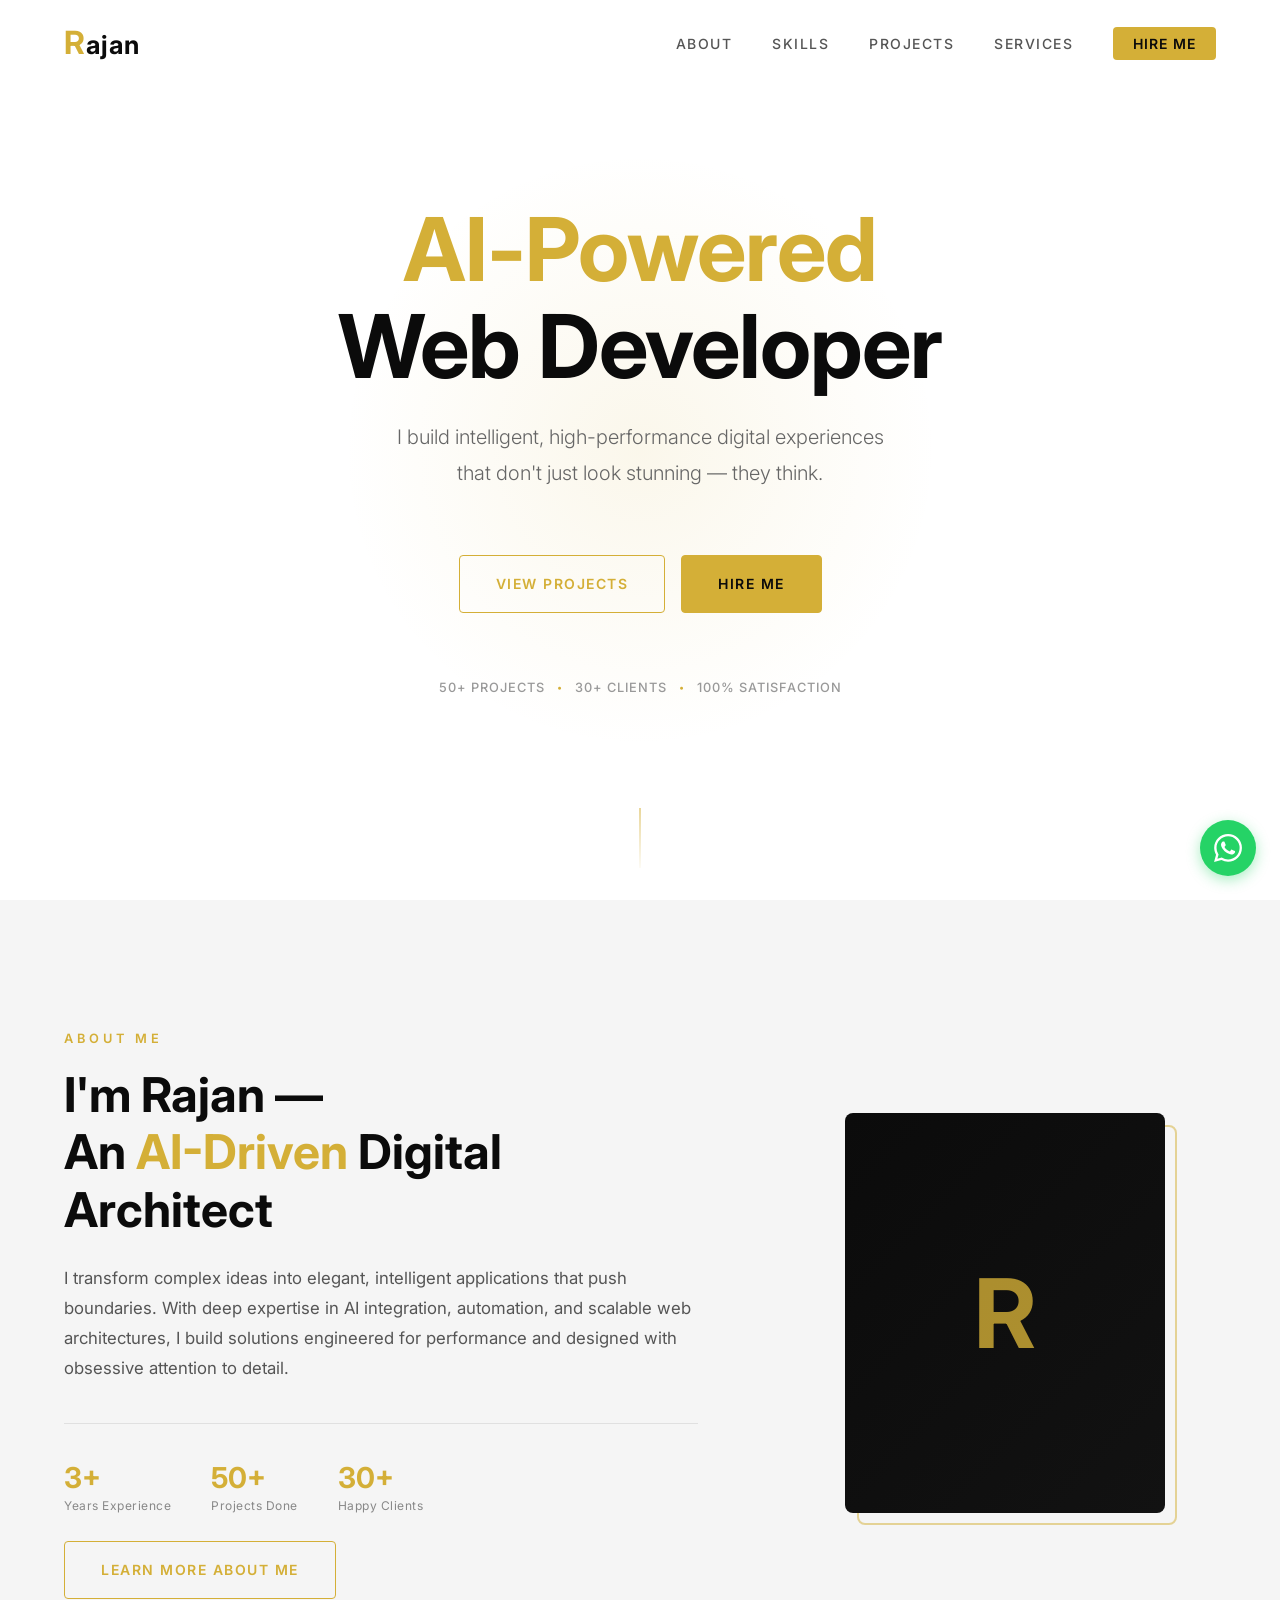
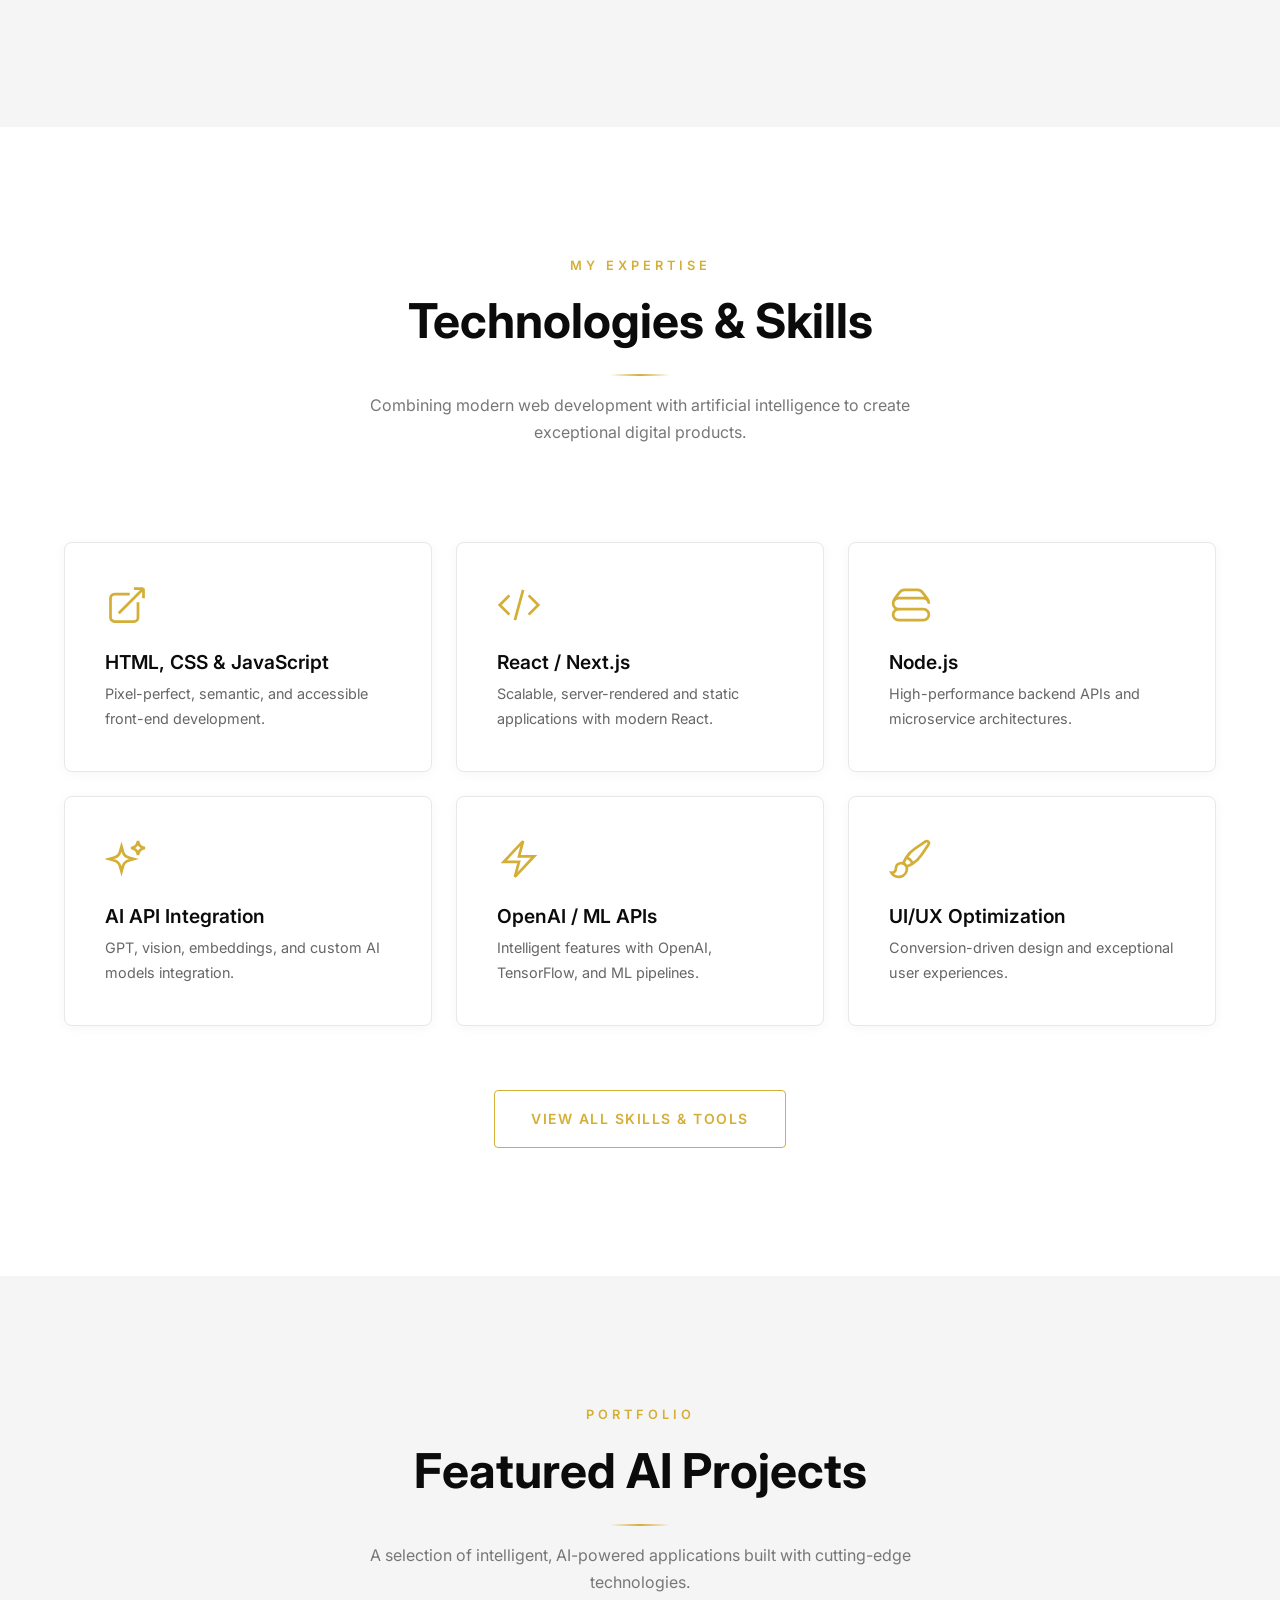
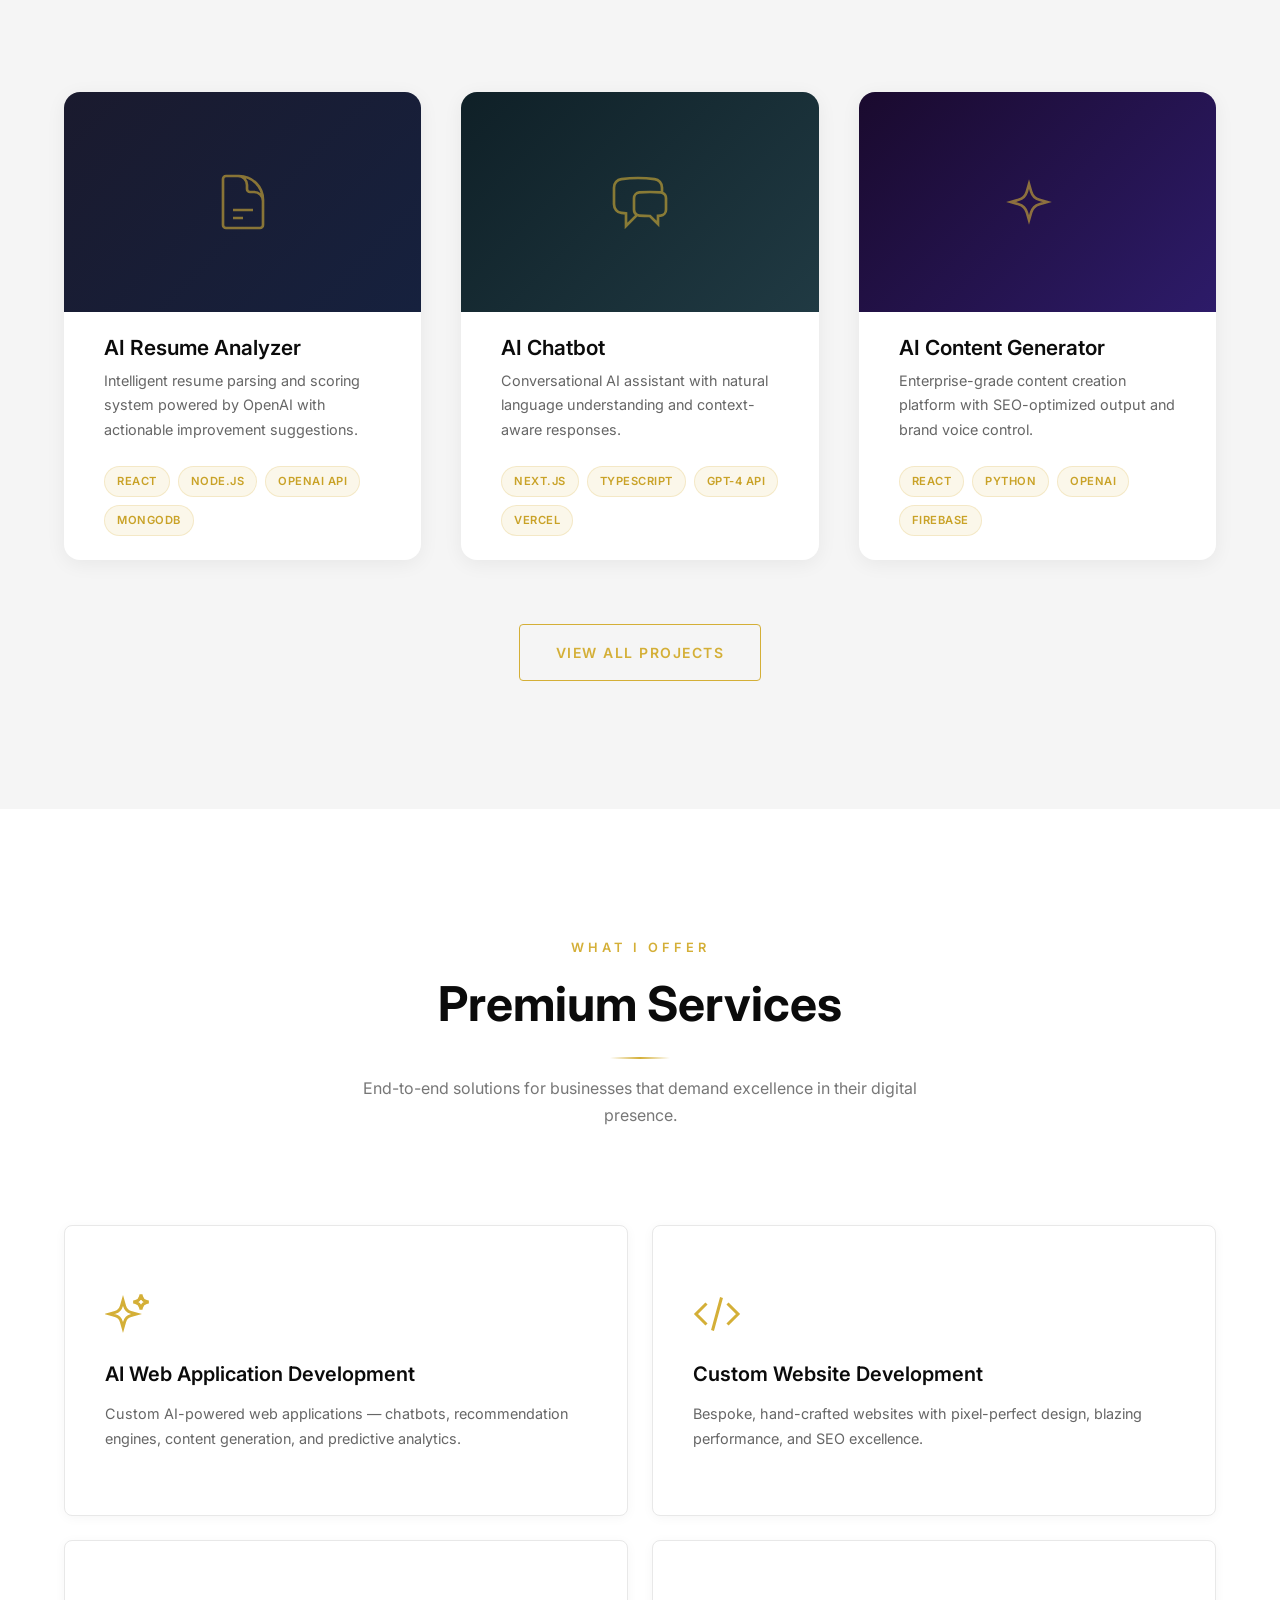
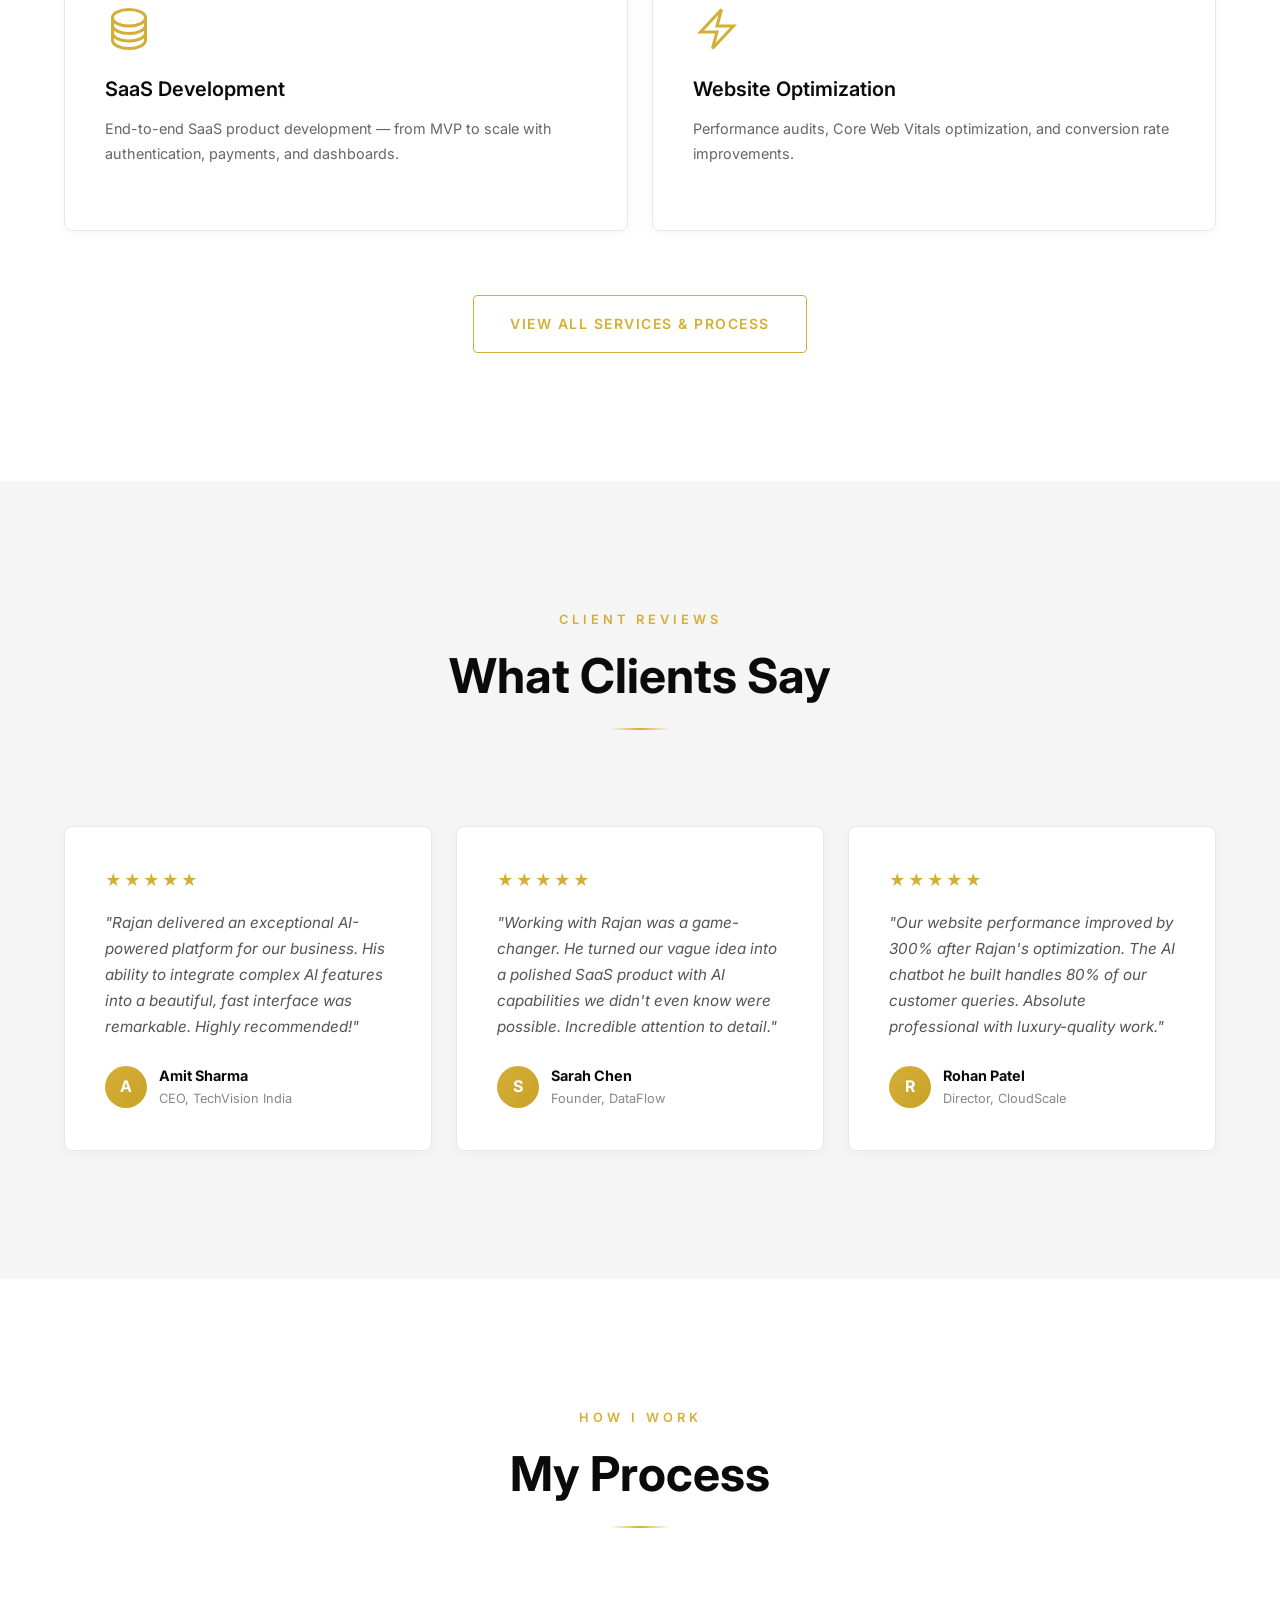
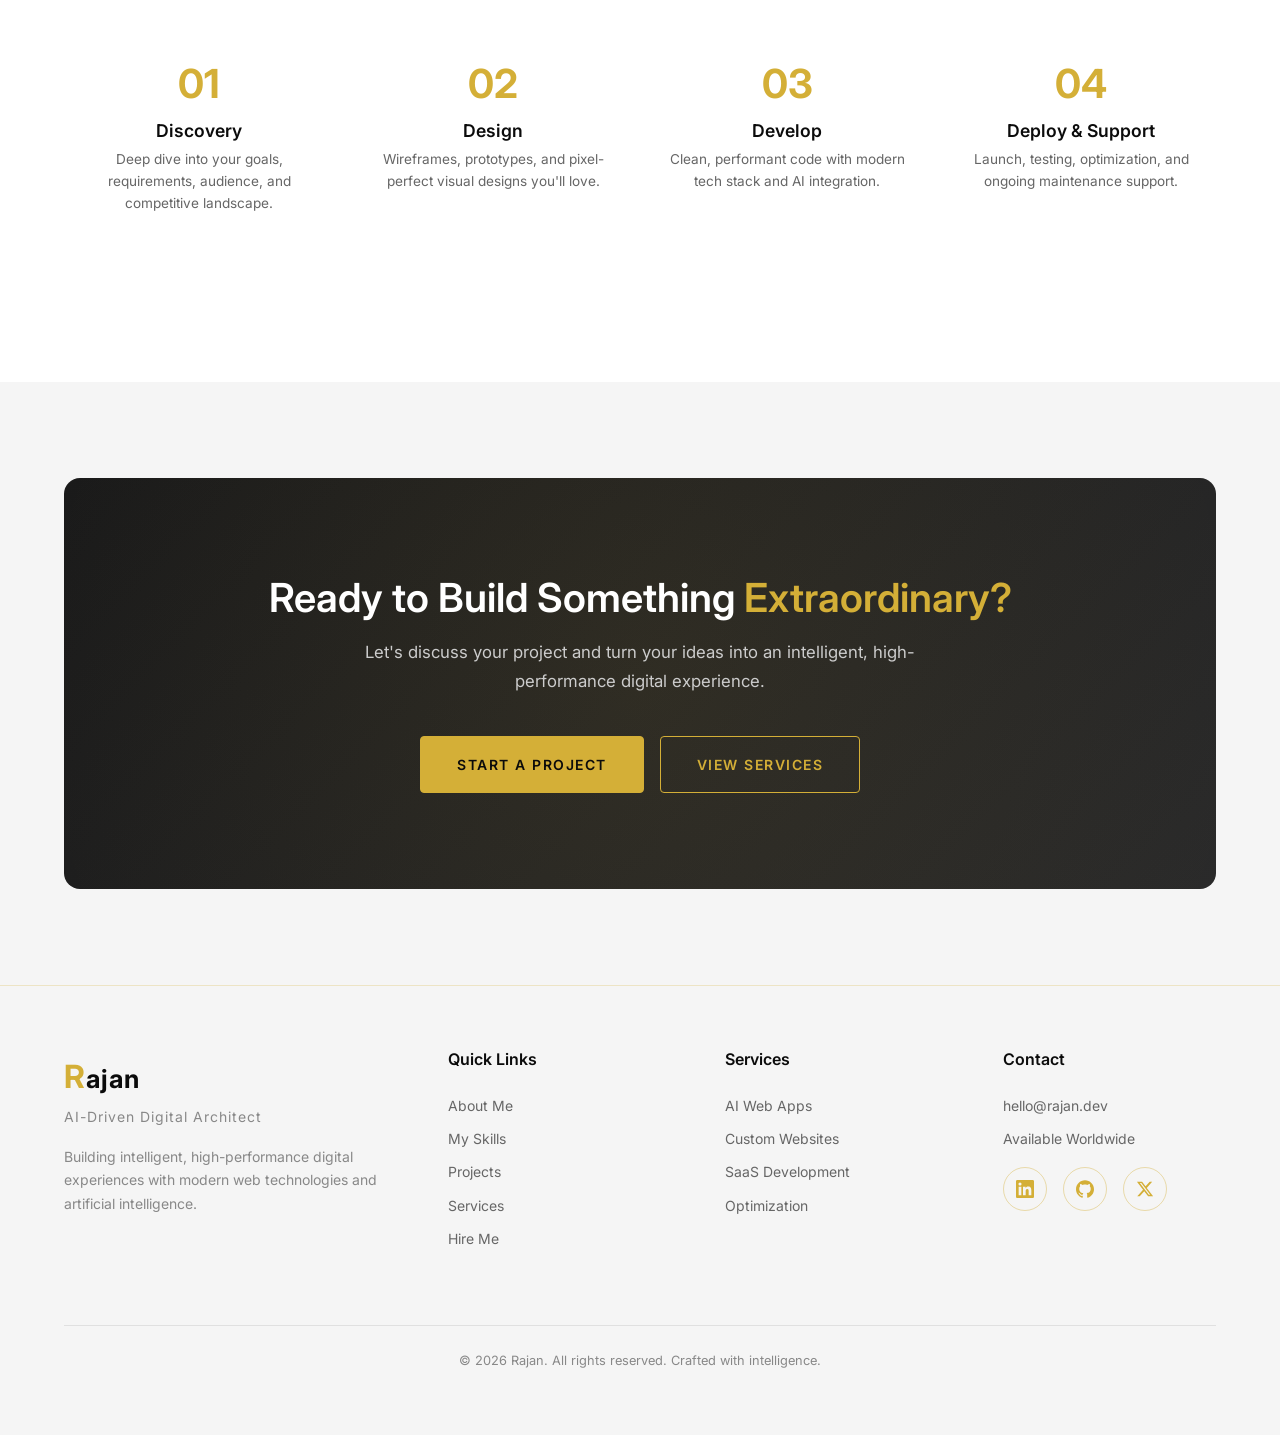
==== commit a8a6bbd9: "Remove hello tagline from hero" ====
--- a/index.html
+++ b/index.html
@@ -47,7 +47,7 @@
     <div class="hero-glow"></div>
     <div class="hero-particles" id="hero-particles"></div>
     <div class="hero-content">
-      <p class="hero-tagline reveal">Hello, I'm Rajan</p>
+
       <h1 class="hero-title reveal">
         <span class="gold-text">AI-Powered</span><br />Web Developer
       </h1>
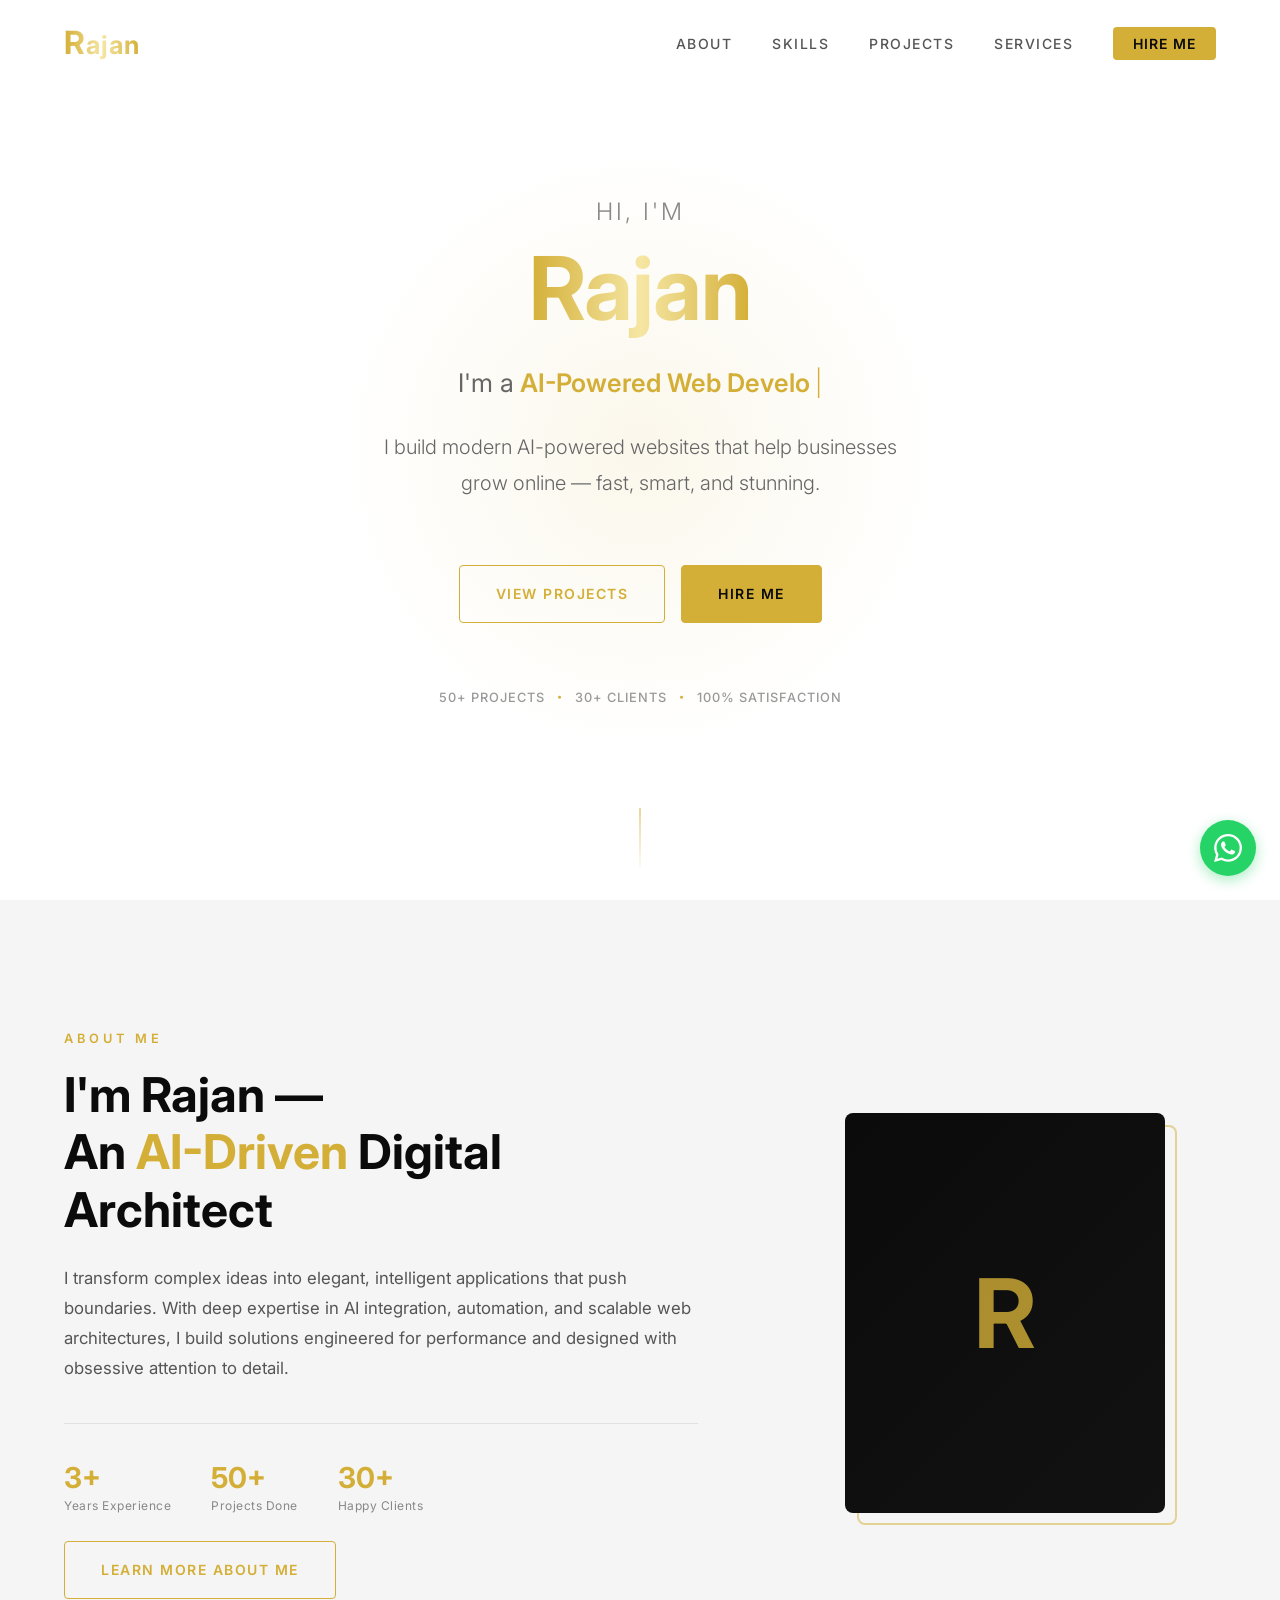
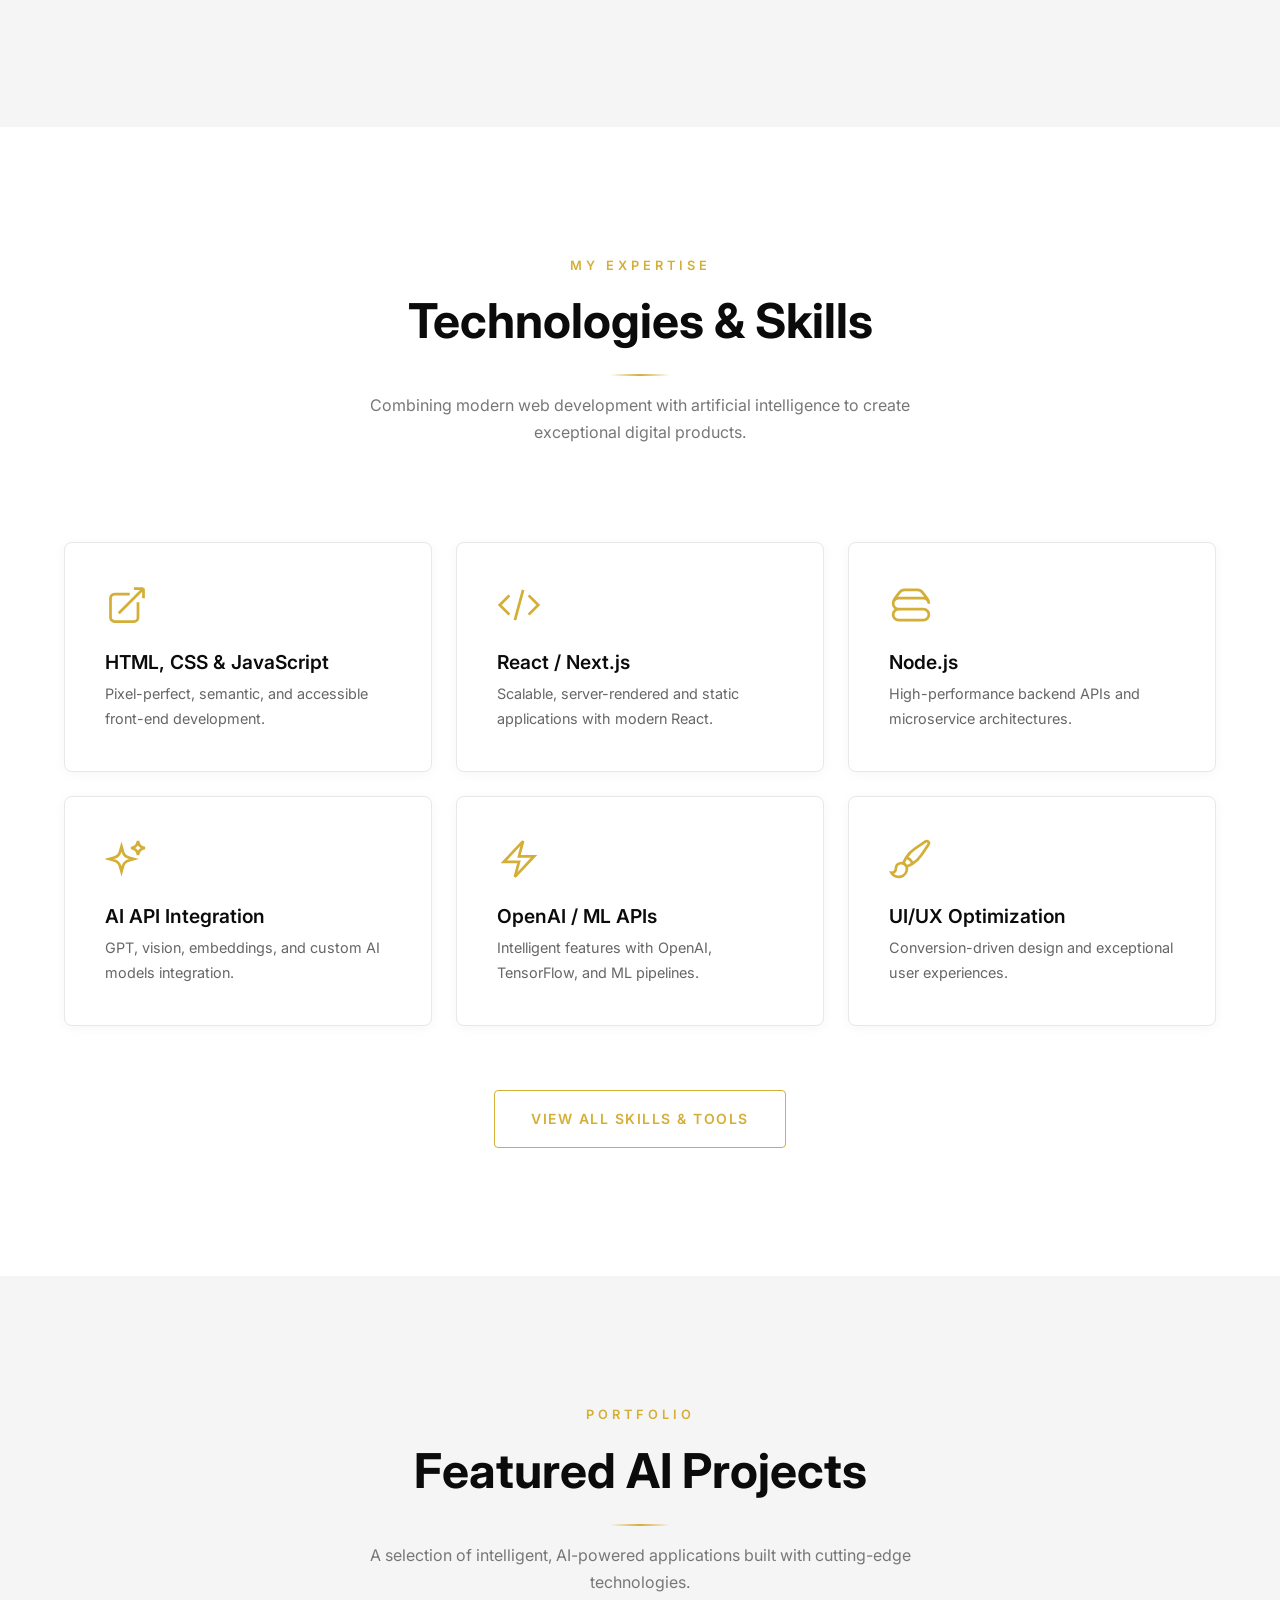
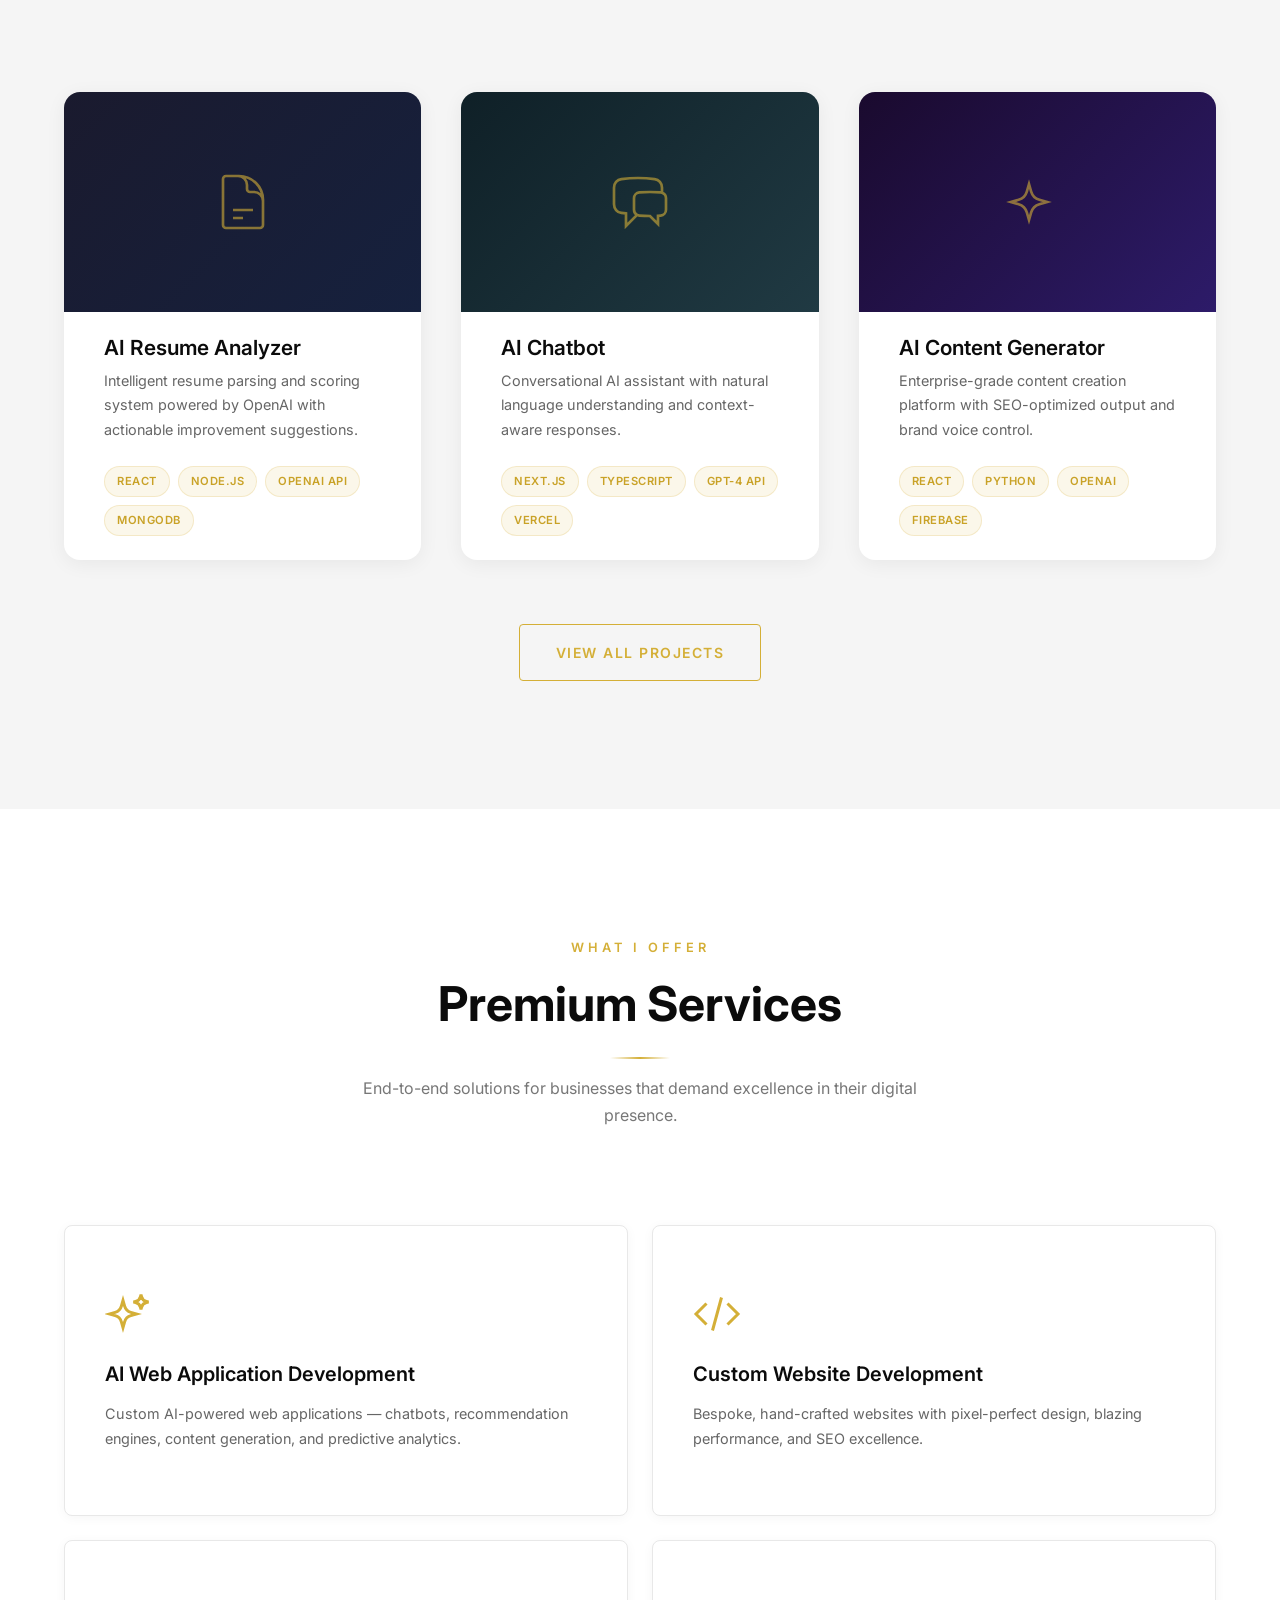
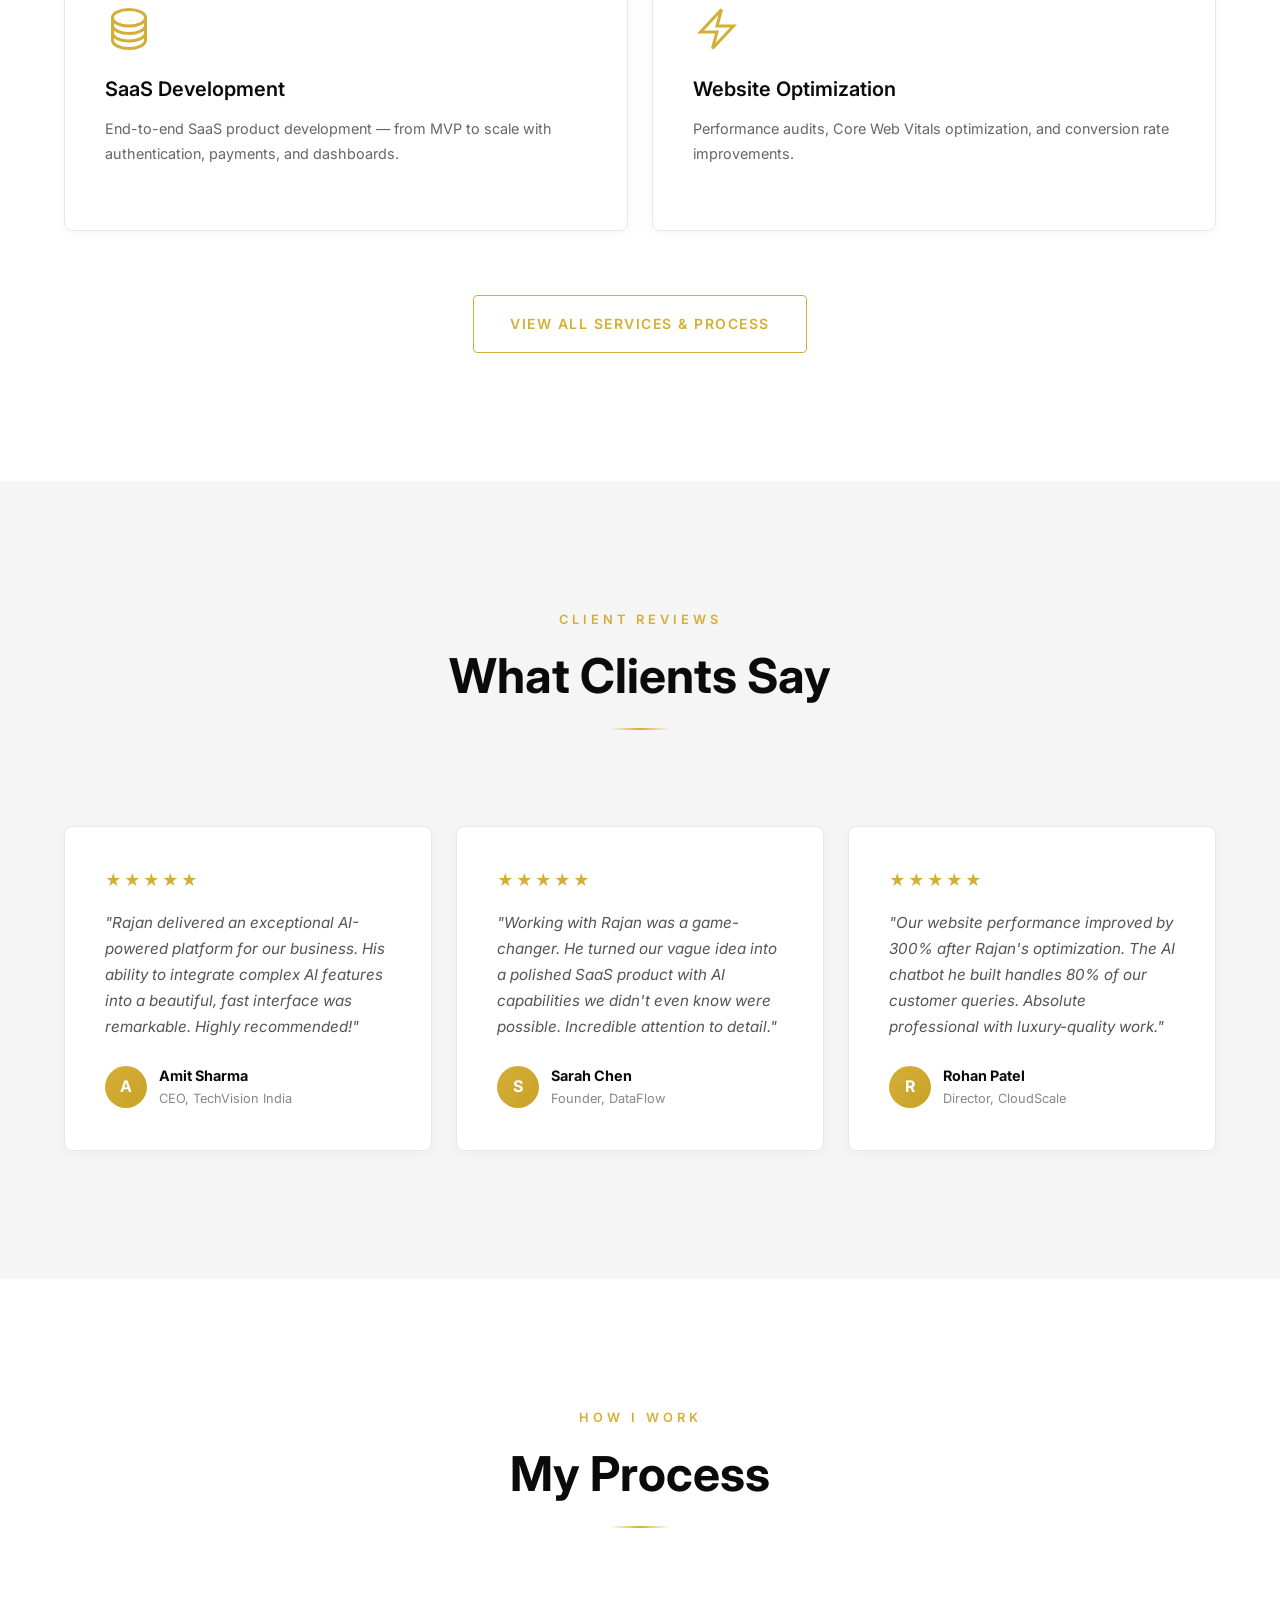
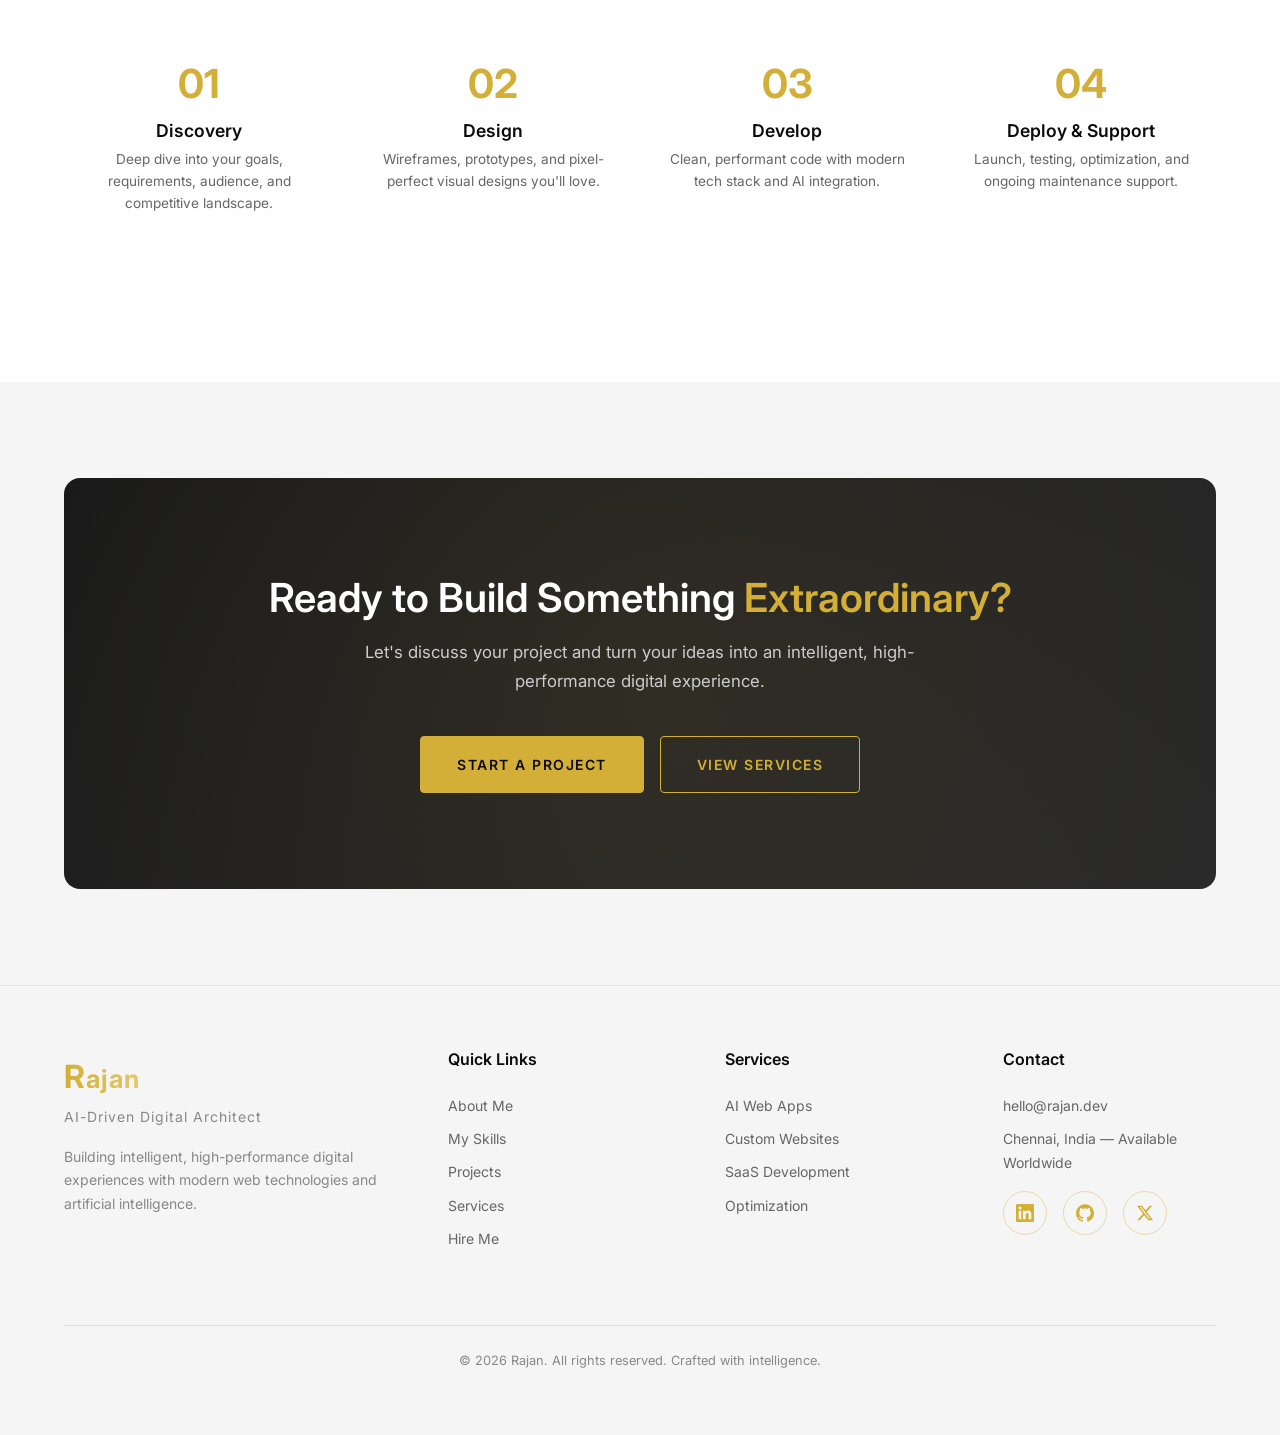
==== commit 32e00635: "Professional portfolio customization: hero gold shimmer, typing animation, new projects, services, C" ====
--- a/index.html
+++ b/index.html
@@ -48,20 +48,26 @@
     <div class="hero-particles" id="hero-particles"></div>
     <div class="hero-content">
 
+      <p class="hero-greeting reveal">Hi, I'm</p>
       <h1 class="hero-title reveal">
-        <span class="gold-text">AI-Powered</span><br />Web Developer
+        <span class="gold-text gold-shimmer">Rajan</span>
       </h1>
+      <div class="hero-role reveal">
+        <span class="hero-role-static">I'm a </span>
+        <span class="hero-role-typing" id="typing-text"></span>
+        <span class="typing-cursor">|</span>
+      </div>
       <p class="hero-subtitle reveal">
-        I build intelligent, high-performance digital experiences<br />that don't just look stunning — they think.
+        I build modern AI-powered websites that help businesses<br />grow online — fast, smart, and stunning.
       </p>
       <div class="hero-buttons reveal">
         <a href="projects.html" class="btn btn--outline">View Projects</a>
         <a href="hire.html" class="btn btn--solid">Hire Me</a>
       </div>
       <div class="hero-trust reveal">
-        <span>50+ Projects</span>
+        <span><span class="counter" data-target="50">0</span>+ Projects</span>
         <span class="trust-dot">•</span>
-        <span>30+ Clients</span>
+        <span><span class="counter" data-target="30">0</span>+ Clients</span>
         <span class="trust-dot">•</span>
         <span>100% Satisfaction</span>
       </div>
@@ -430,7 +436,7 @@
           <h4 class="footer-heading">Contact</h4>
           <ul class="footer-nav">
             <li>hello@rajan.dev</li>
-            <li>Available Worldwide</li>
+            <li>Chennai, India — Available Worldwide</li>
           </ul>
           <div class="social-links" style="margin-top: 1rem;">
             <a href="#" class="social-link" aria-label="LinkedIn"><svg viewBox="0 0 24 24" fill="currentColor">
--- a/styles.css
+++ b/styles.css
@@ -148,15 +148,25 @@
   letter-spacing: 1px;
   display: flex;
   align-items: baseline;
+  background: linear-gradient(90deg,
+      var(--gold) 0%,
+      #f5e6a3 25%,
+      var(--gold) 50%,
+      #f5e6a3 75%,
+      var(--gold) 100%);
+  background-size: 200% auto;
+  -webkit-background-clip: text;
+  -webkit-text-fill-color: transparent;
+  background-clip: text;
+  animation: goldShimmer 3s linear infinite;
 }
 
 .logo-text {
-  color: var(--gold);
   font-size: 2rem;
 }
 
 .logo-accent {
-  color: var(--black);
+  /* inherits shimmer from .nav-logo */
 }
 
 .nav-menu {
@@ -374,6 +384,81 @@
   margin: 0 auto var(--space-xl);
   font-weight: 300;
   line-height: 1.8;
+}
+
+/* Hero Greeting */
+.hero-greeting {
+  font-size: clamp(1.1rem, 2.5vw, 1.5rem);
+  font-weight: 300;
+  letter-spacing: 3px;
+  text-transform: uppercase;
+  color: #888;
+  margin-bottom: 0.5rem;
+}
+
+/* Hero Role Typing */
+.hero-role {
+  display: flex;
+  align-items: center;
+  justify-content: center;
+  gap: 0.35rem;
+  font-size: clamp(1.1rem, 2.5vw, 1.6rem);
+  font-weight: 400;
+  color: #555;
+  margin-bottom: var(--space-md);
+  min-height: 2.4rem;
+}
+
+.hero-role-static {
+  color: #666;
+}
+
+.hero-role-typing {
+  color: var(--gold);
+  font-weight: 600;
+}
+
+.typing-cursor {
+  color: var(--gold);
+  font-weight: 300;
+  animation: blink 0.8s step-end infinite;
+}
+
+@keyframes blink {
+
+  0%,
+  100% {
+    opacity: 1;
+  }
+
+  50% {
+    opacity: 0;
+  }
+}
+
+/* Gold Shimmer Animation */
+.gold-shimmer {
+  background: linear-gradient(90deg,
+      var(--gold) 0%,
+      #f5e6a3 25%,
+      var(--gold) 50%,
+      #f5e6a3 75%,
+      var(--gold) 100%);
+  background-size: 200% auto;
+  -webkit-background-clip: text;
+  -webkit-text-fill-color: transparent;
+  background-clip: text;
+  animation: goldShimmer 3s linear infinite;
+}
+
+@keyframes goldShimmer {
+  0% {
+    background-position: 0% center;
+  }
+
+  100% {
+    background-position: 200% center;
+  }
 }
 
 .hero-buttons {
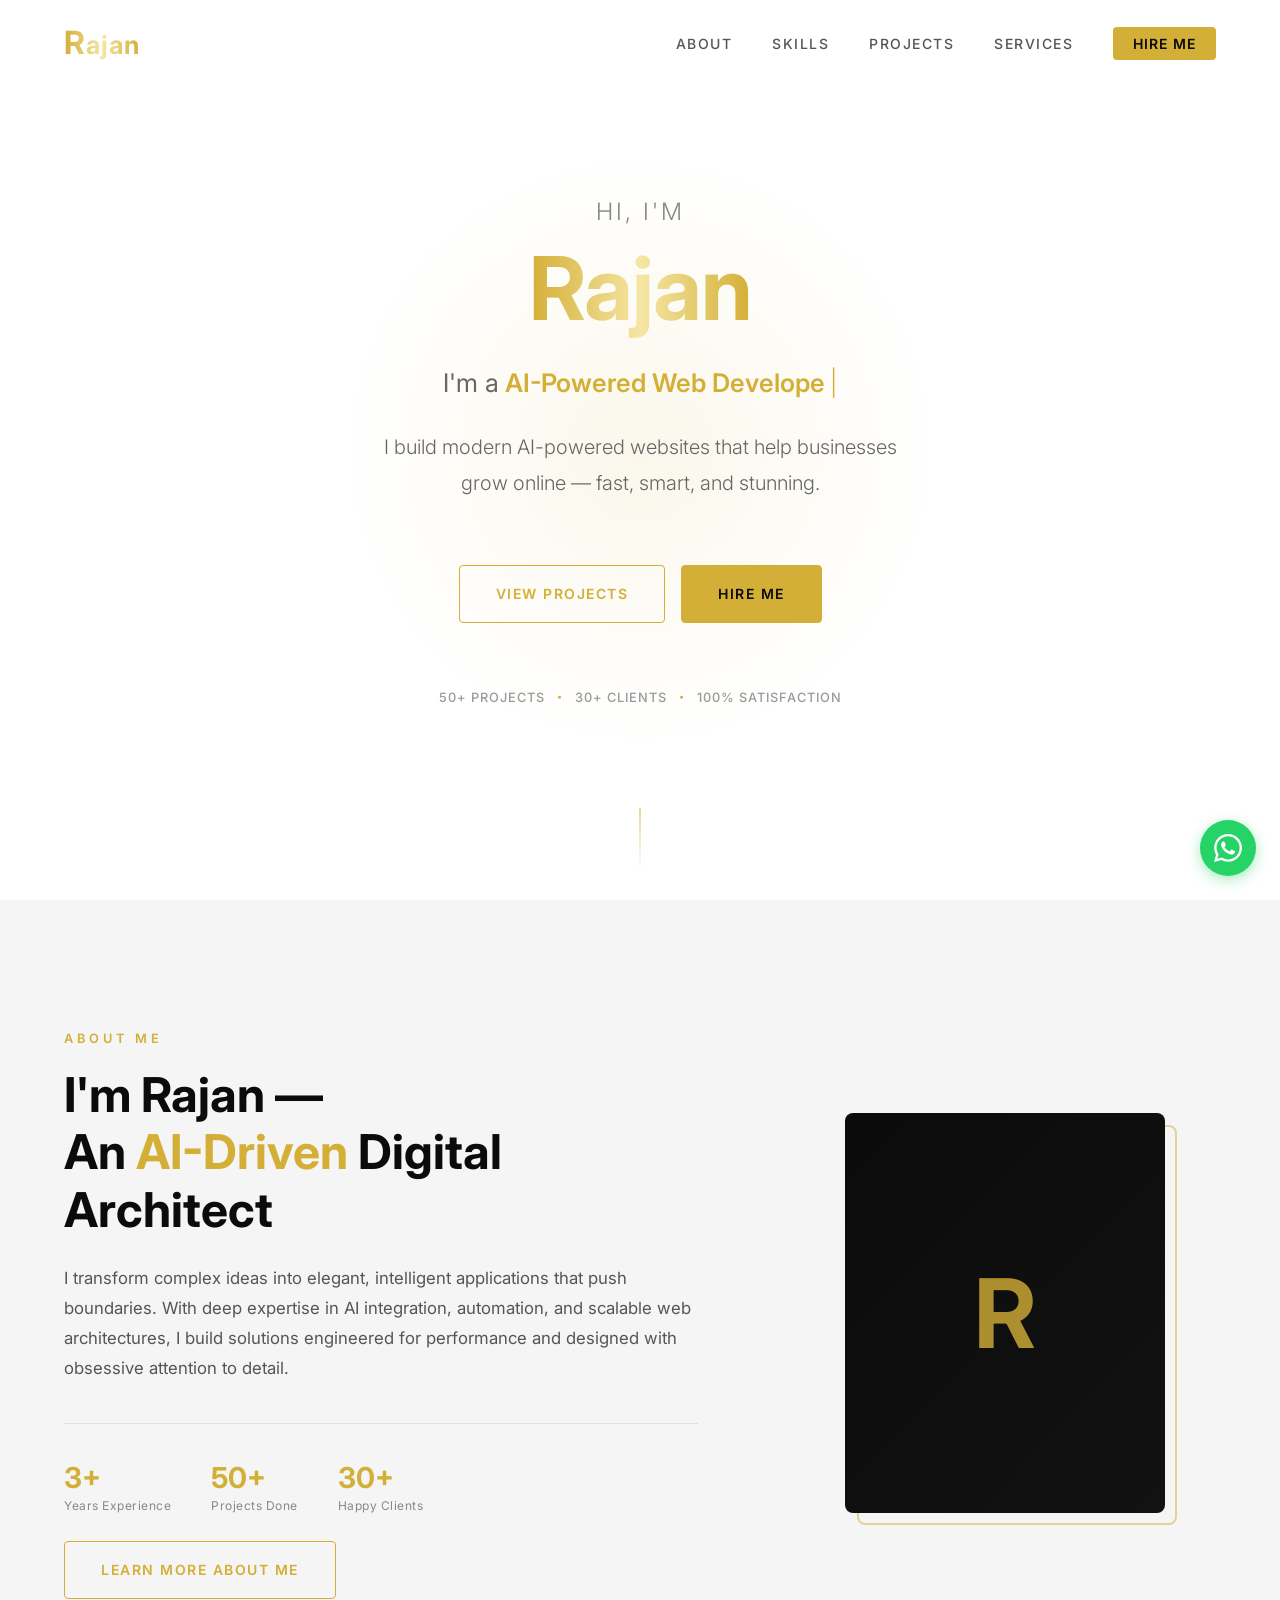
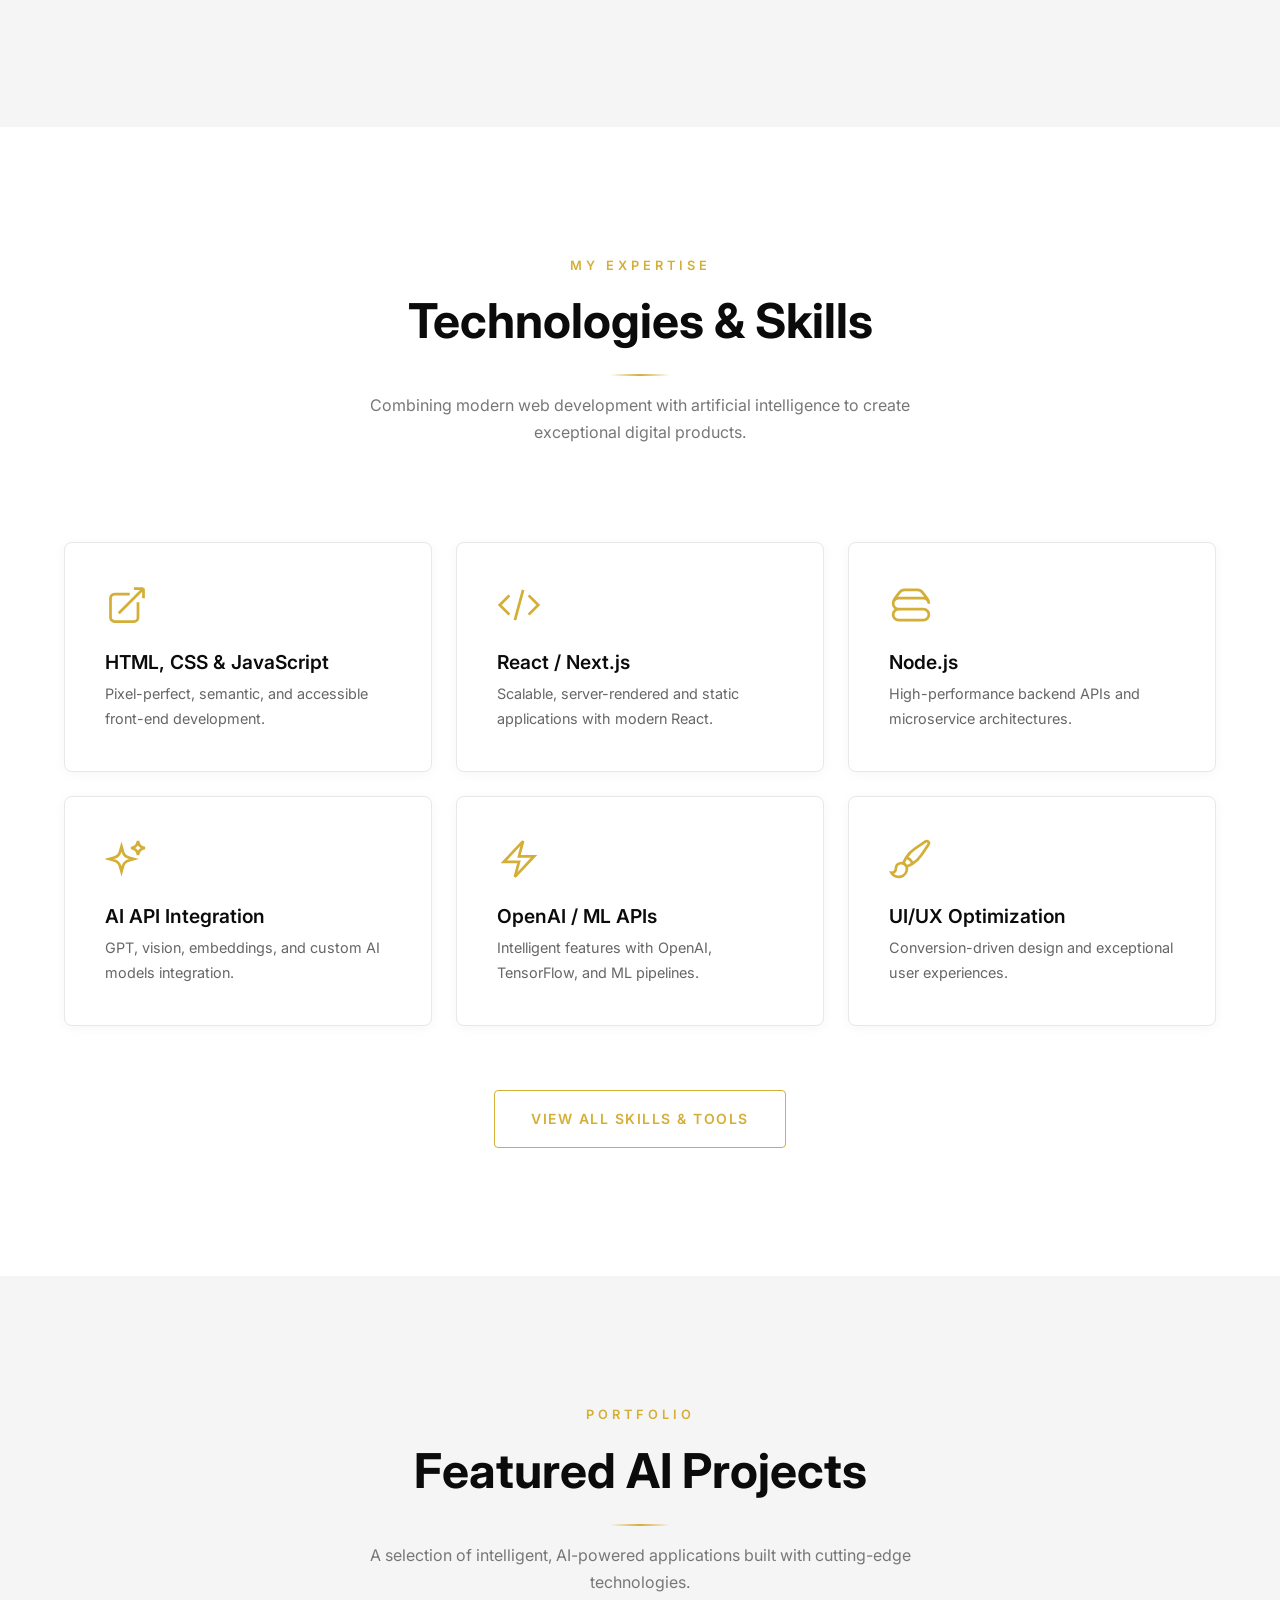
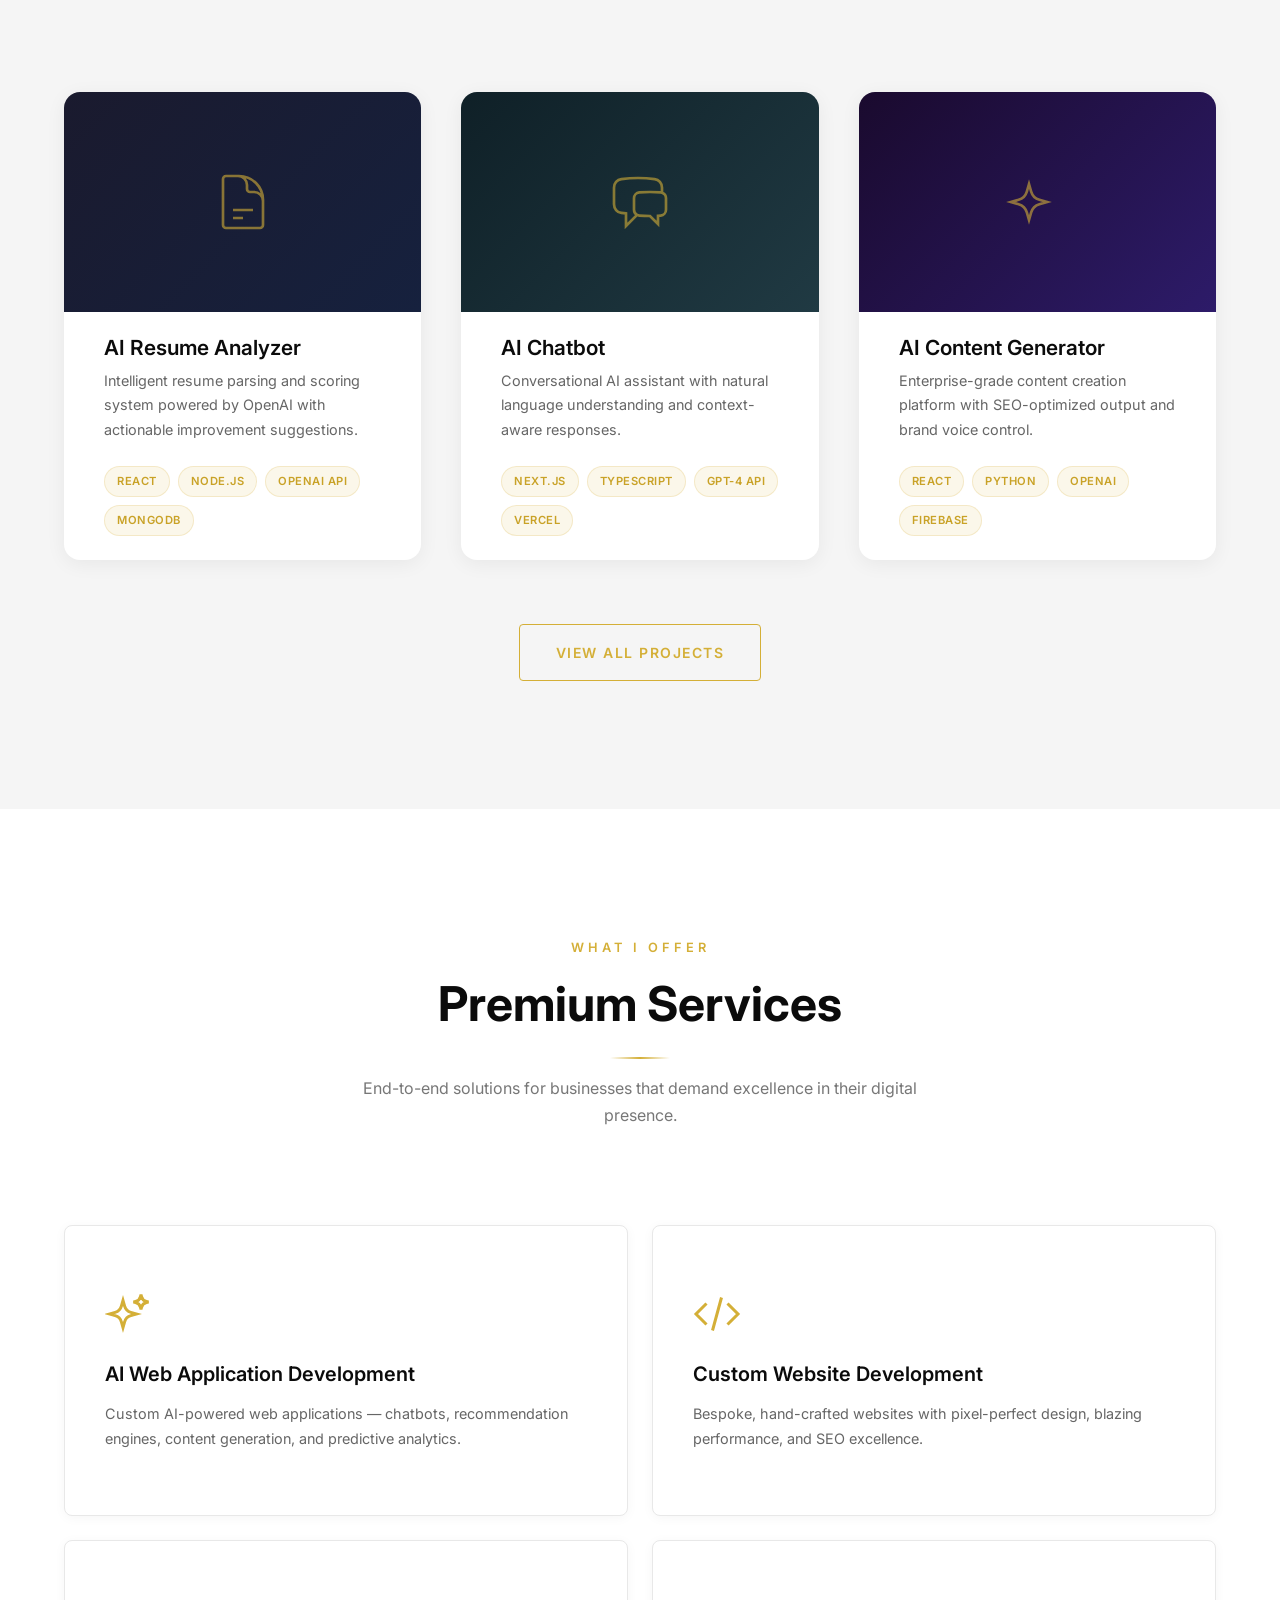
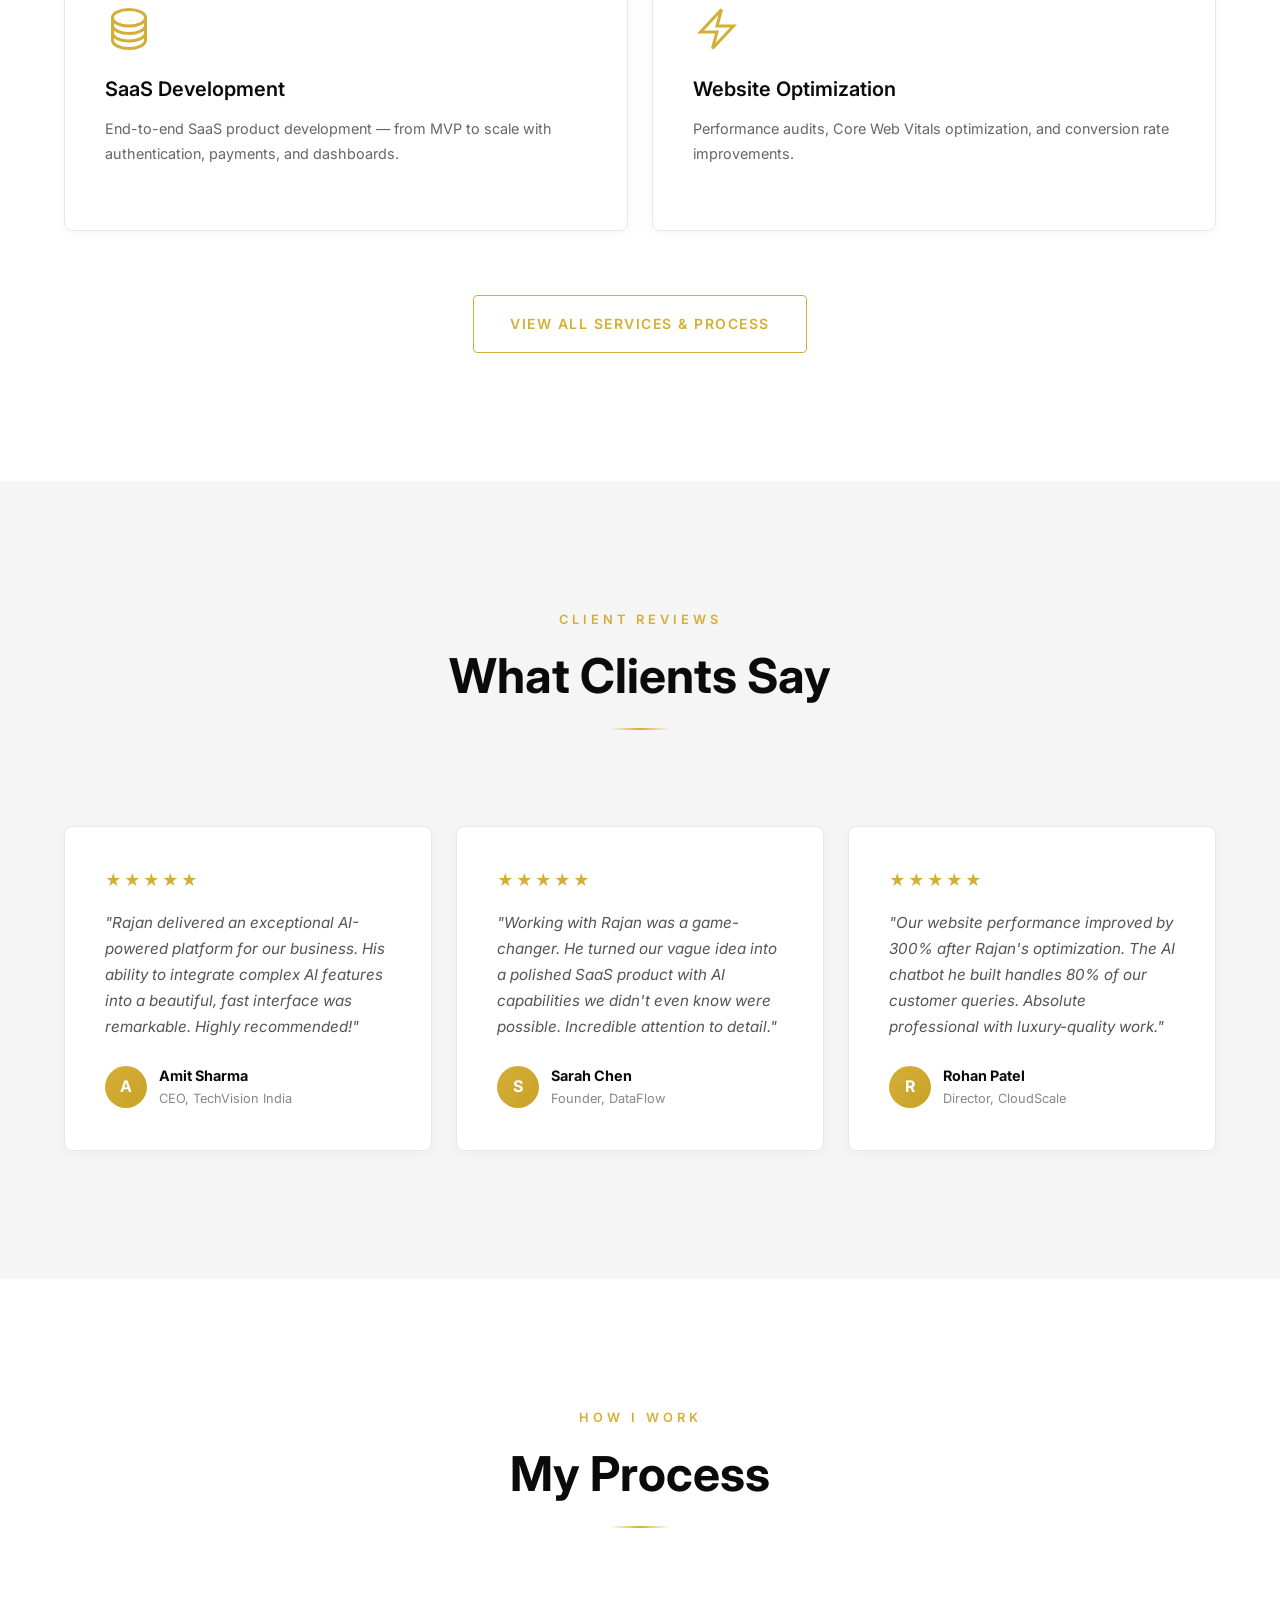
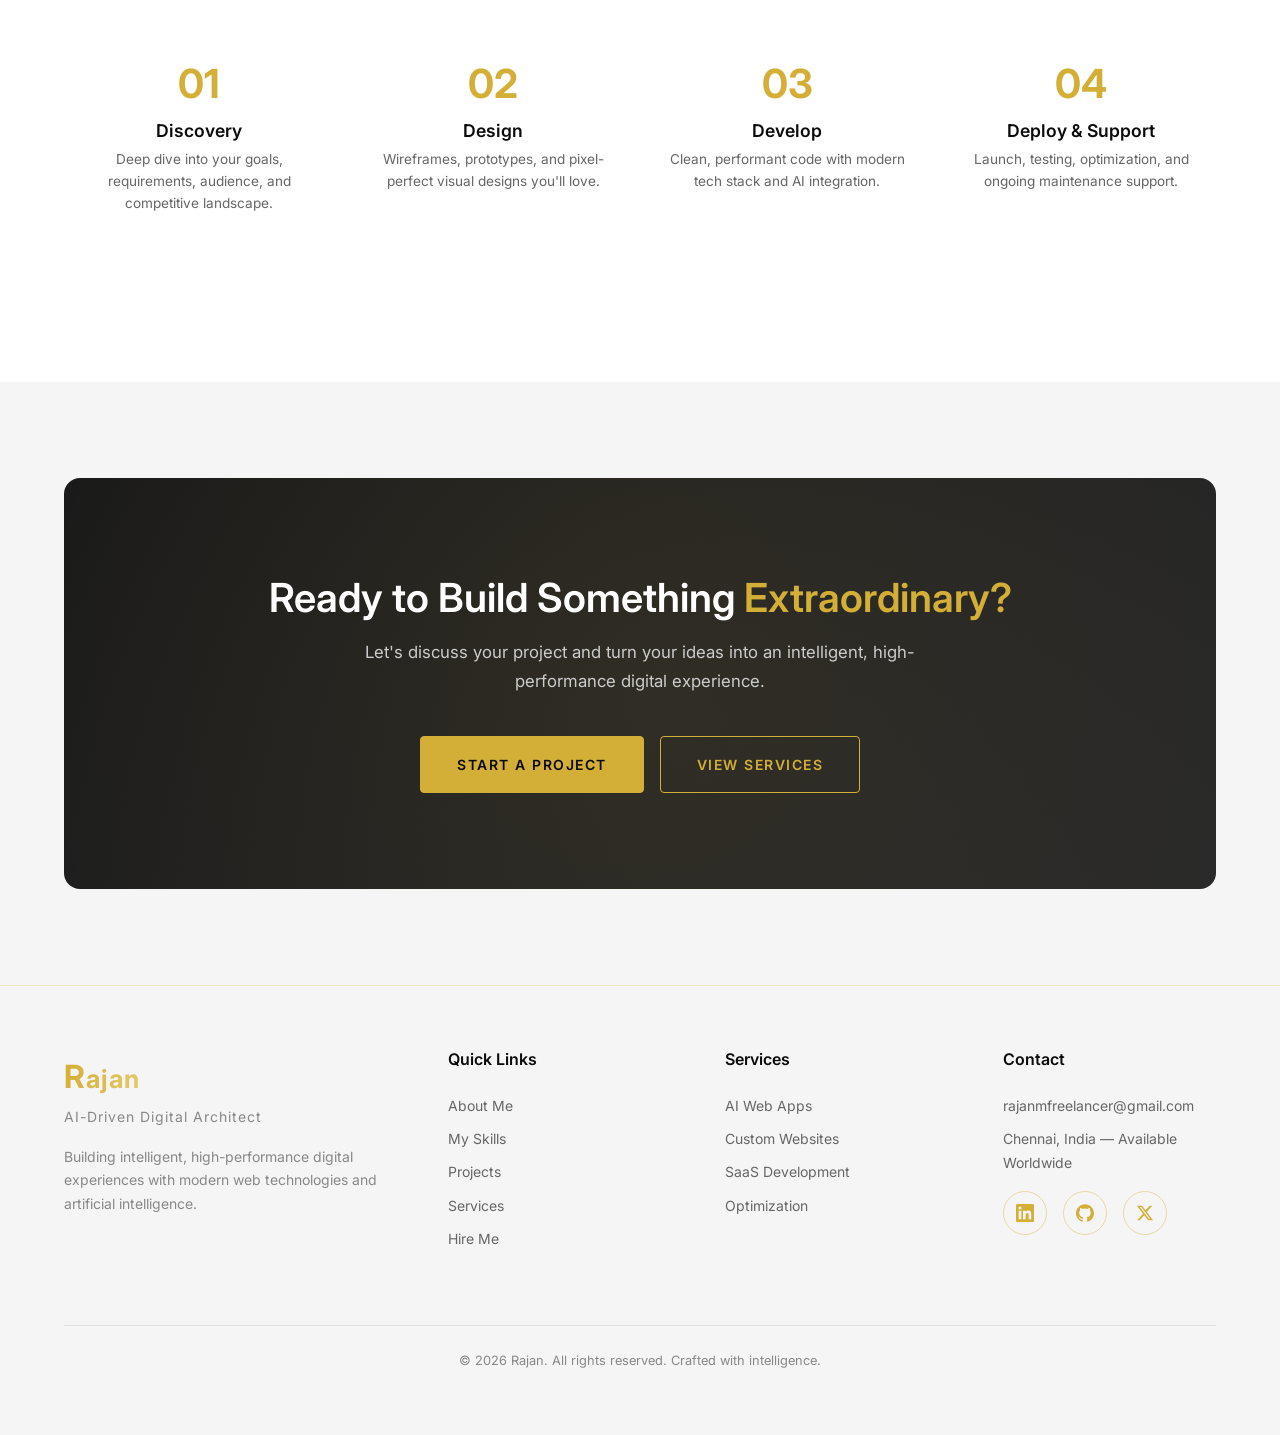
==== commit b3338642: "Update email to rajanmfreelancer@gmail.com across all pages" ====
--- a/index.html
+++ b/index.html
@@ -435,7 +435,7 @@
         <div class="footer-col">
           <h4 class="footer-heading">Contact</h4>
           <ul class="footer-nav">
-            <li>hello@rajan.dev</li>
+            <li>rajanmfreelancer@gmail.com</li>
             <li>Chennai, India — Available Worldwide</li>
           </ul>
           <div class="social-links" style="margin-top: 1rem;">
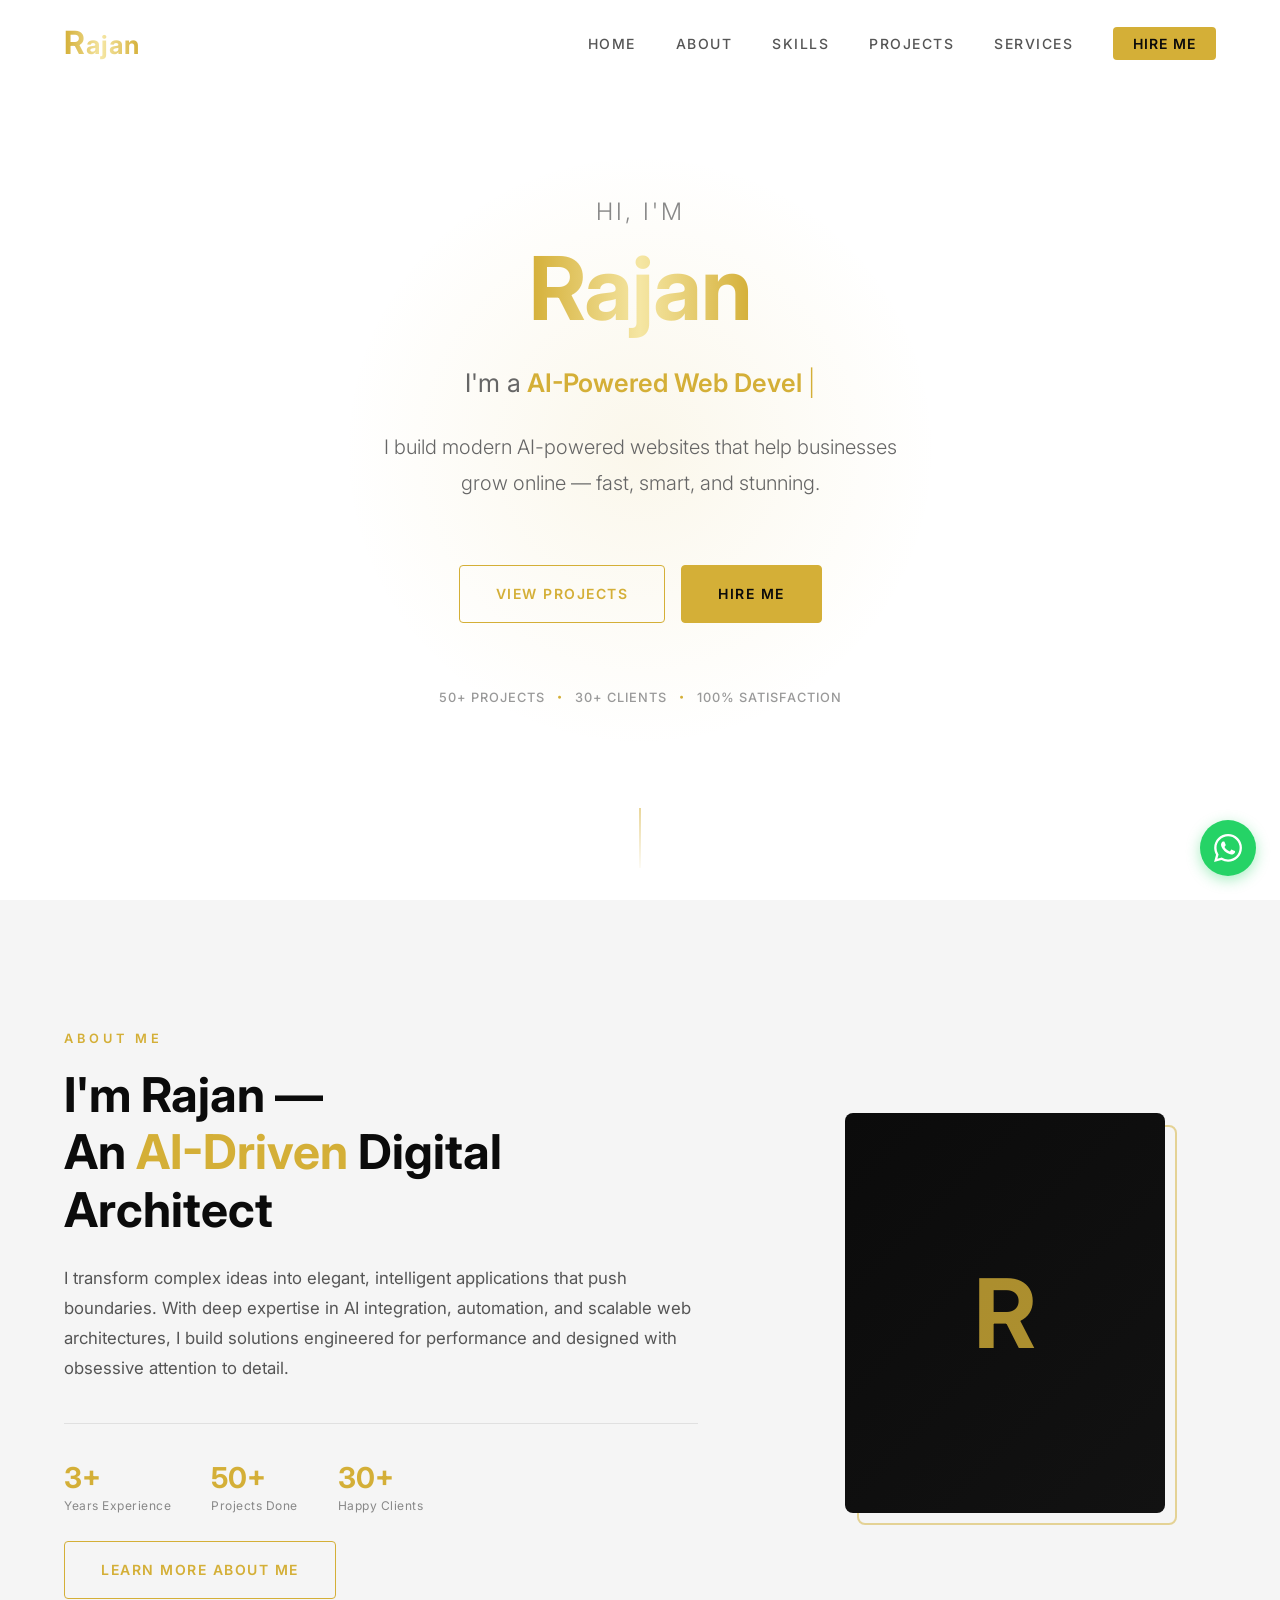
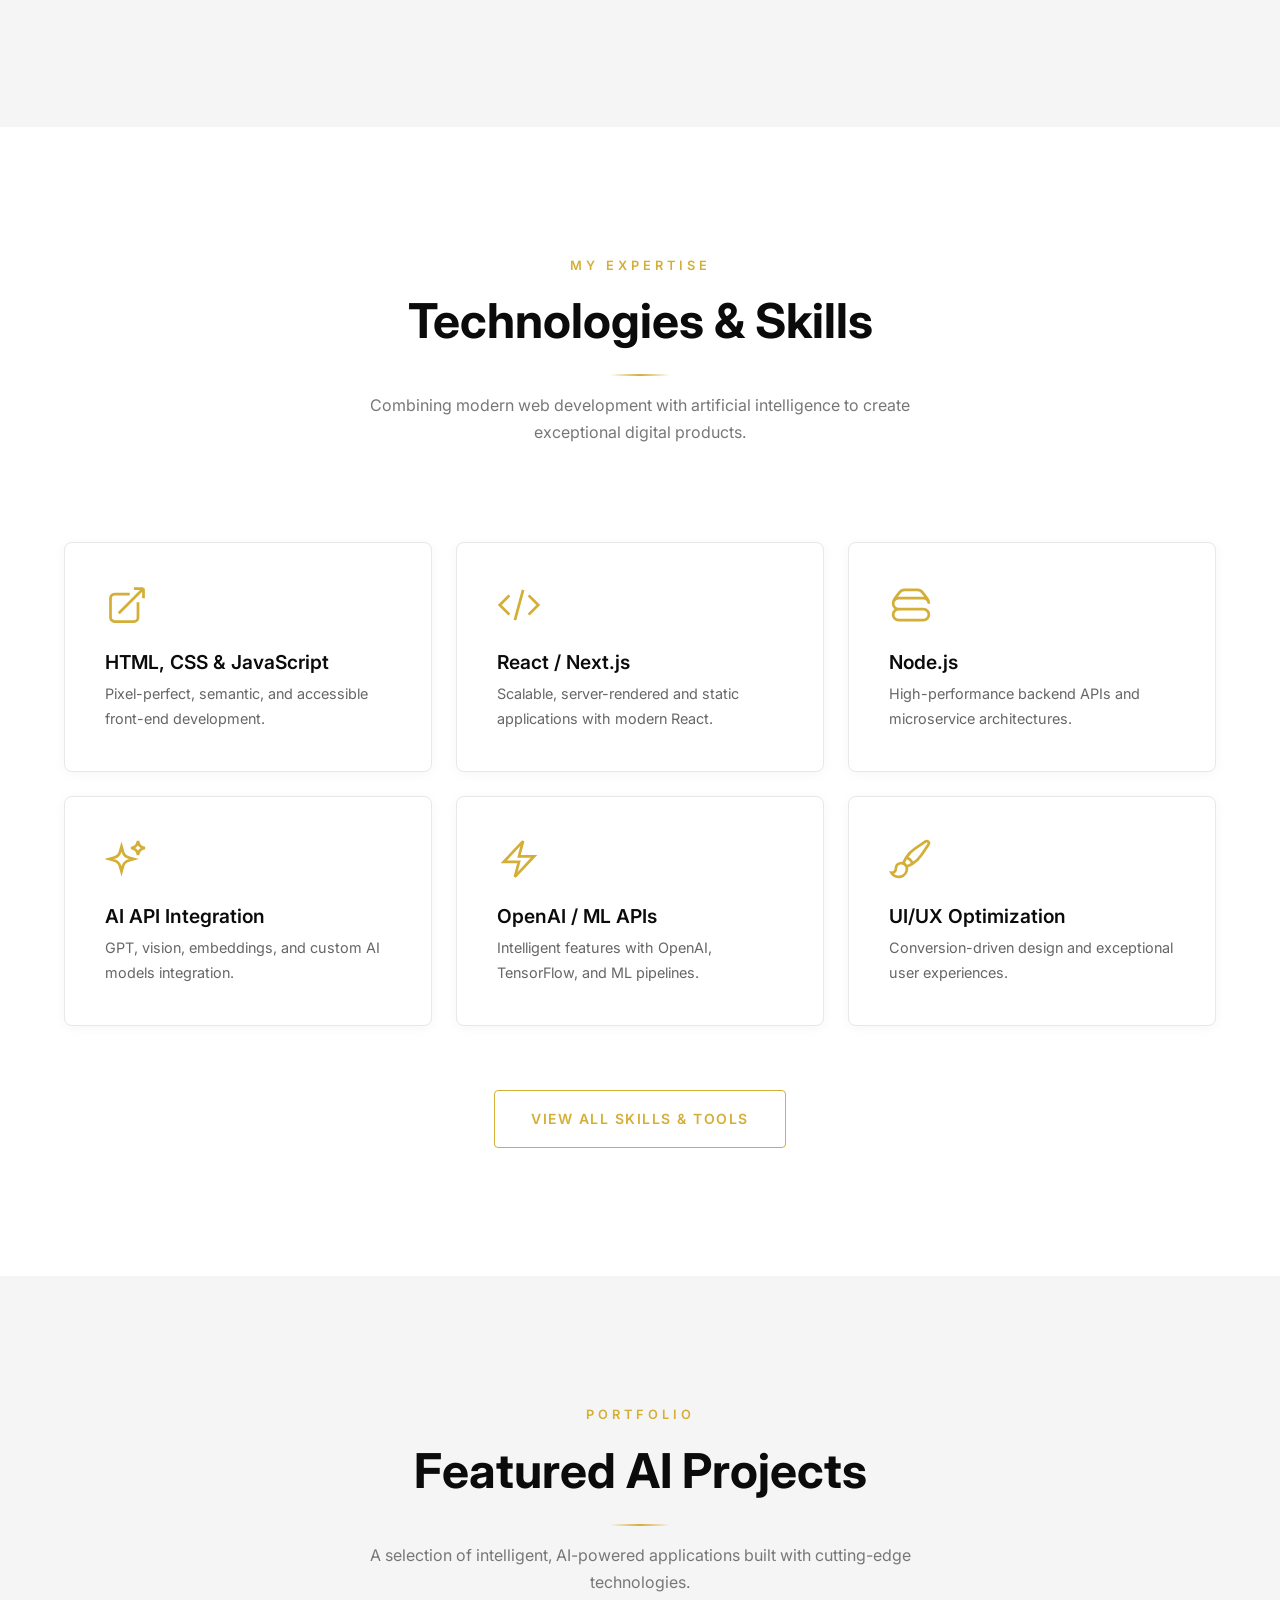
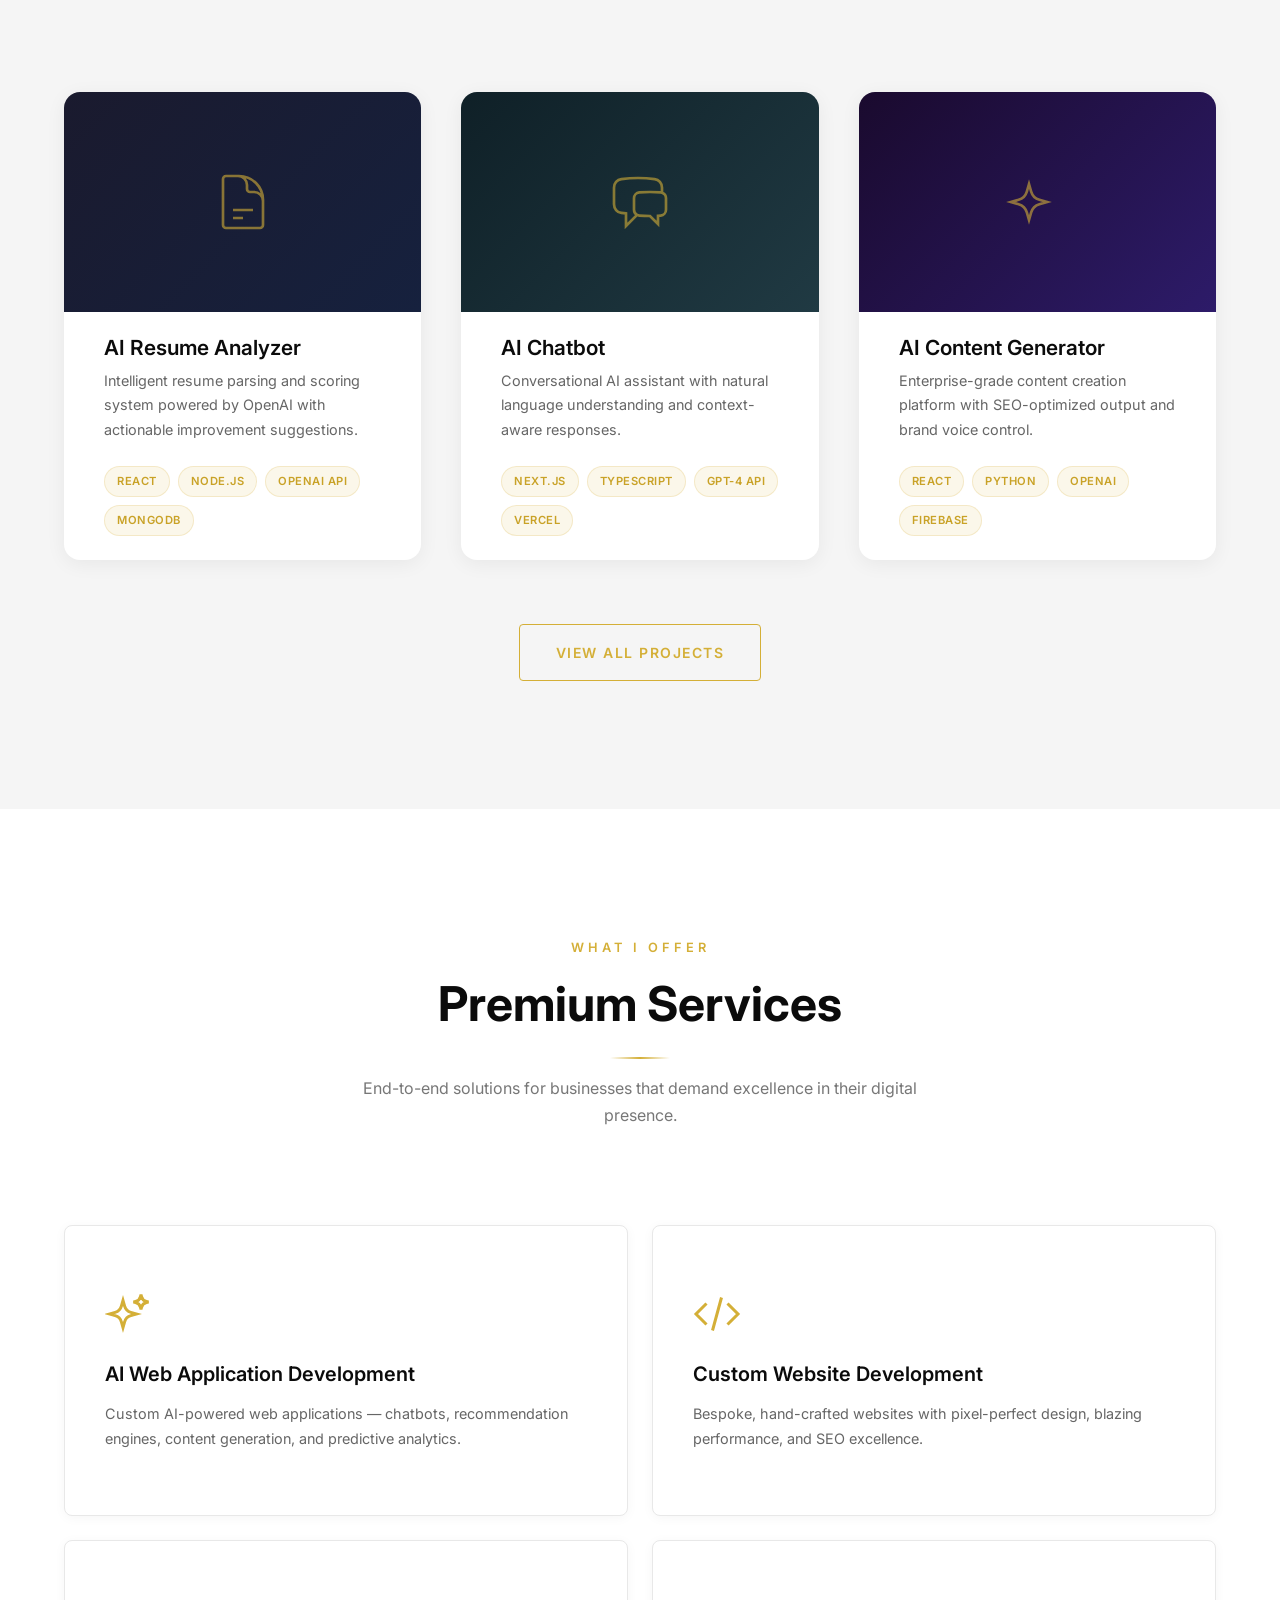
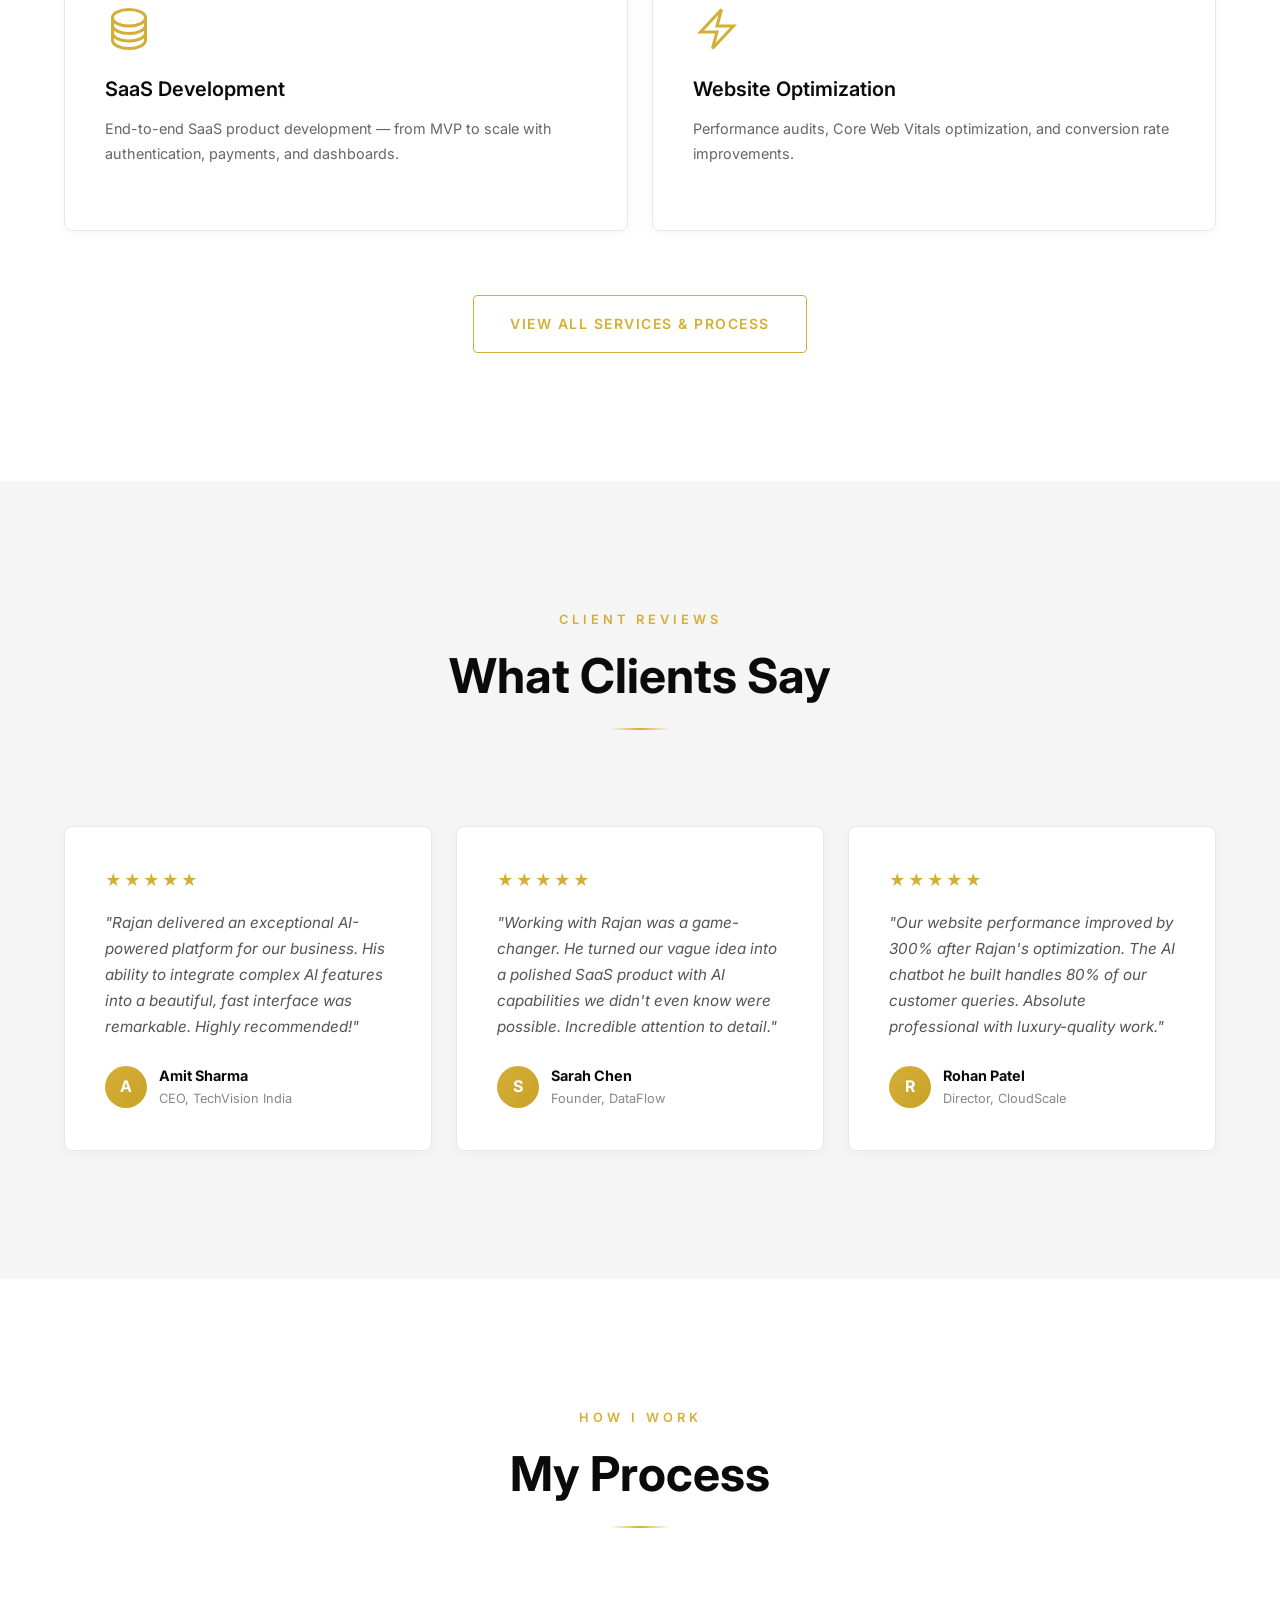
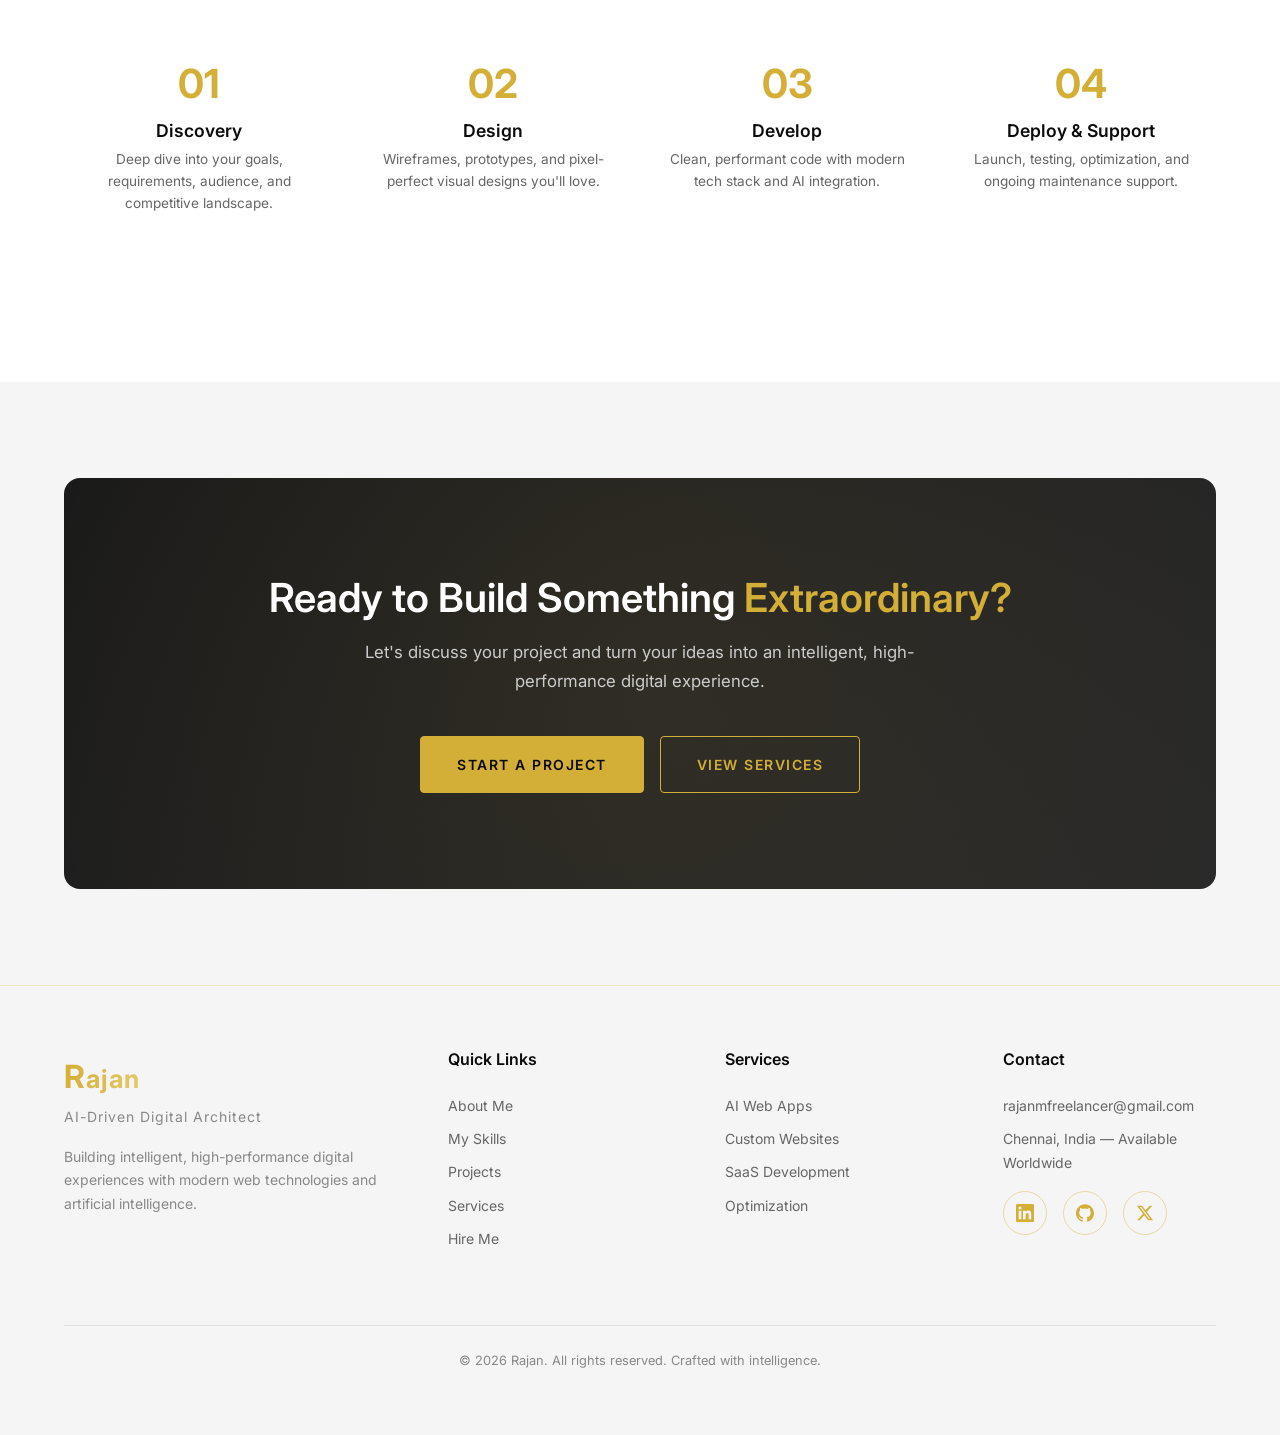
==== commit 17f04341: "Add Home link to navigation menu" ====
--- a/index.html
+++ b/index.html
@@ -33,6 +33,7 @@
         <span class="hamburger"></span>
       </button>
       <ul class="nav-menu" id="nav-menu">
+        <li><a href="index.html" class="nav-link active">Home</a></li>
         <li><a href="about.html" class="nav-link">About</a></li>
         <li><a href="skills.html" class="nav-link">Skills</a></li>
         <li><a href="projects.html" class="nav-link">Projects</a></li>
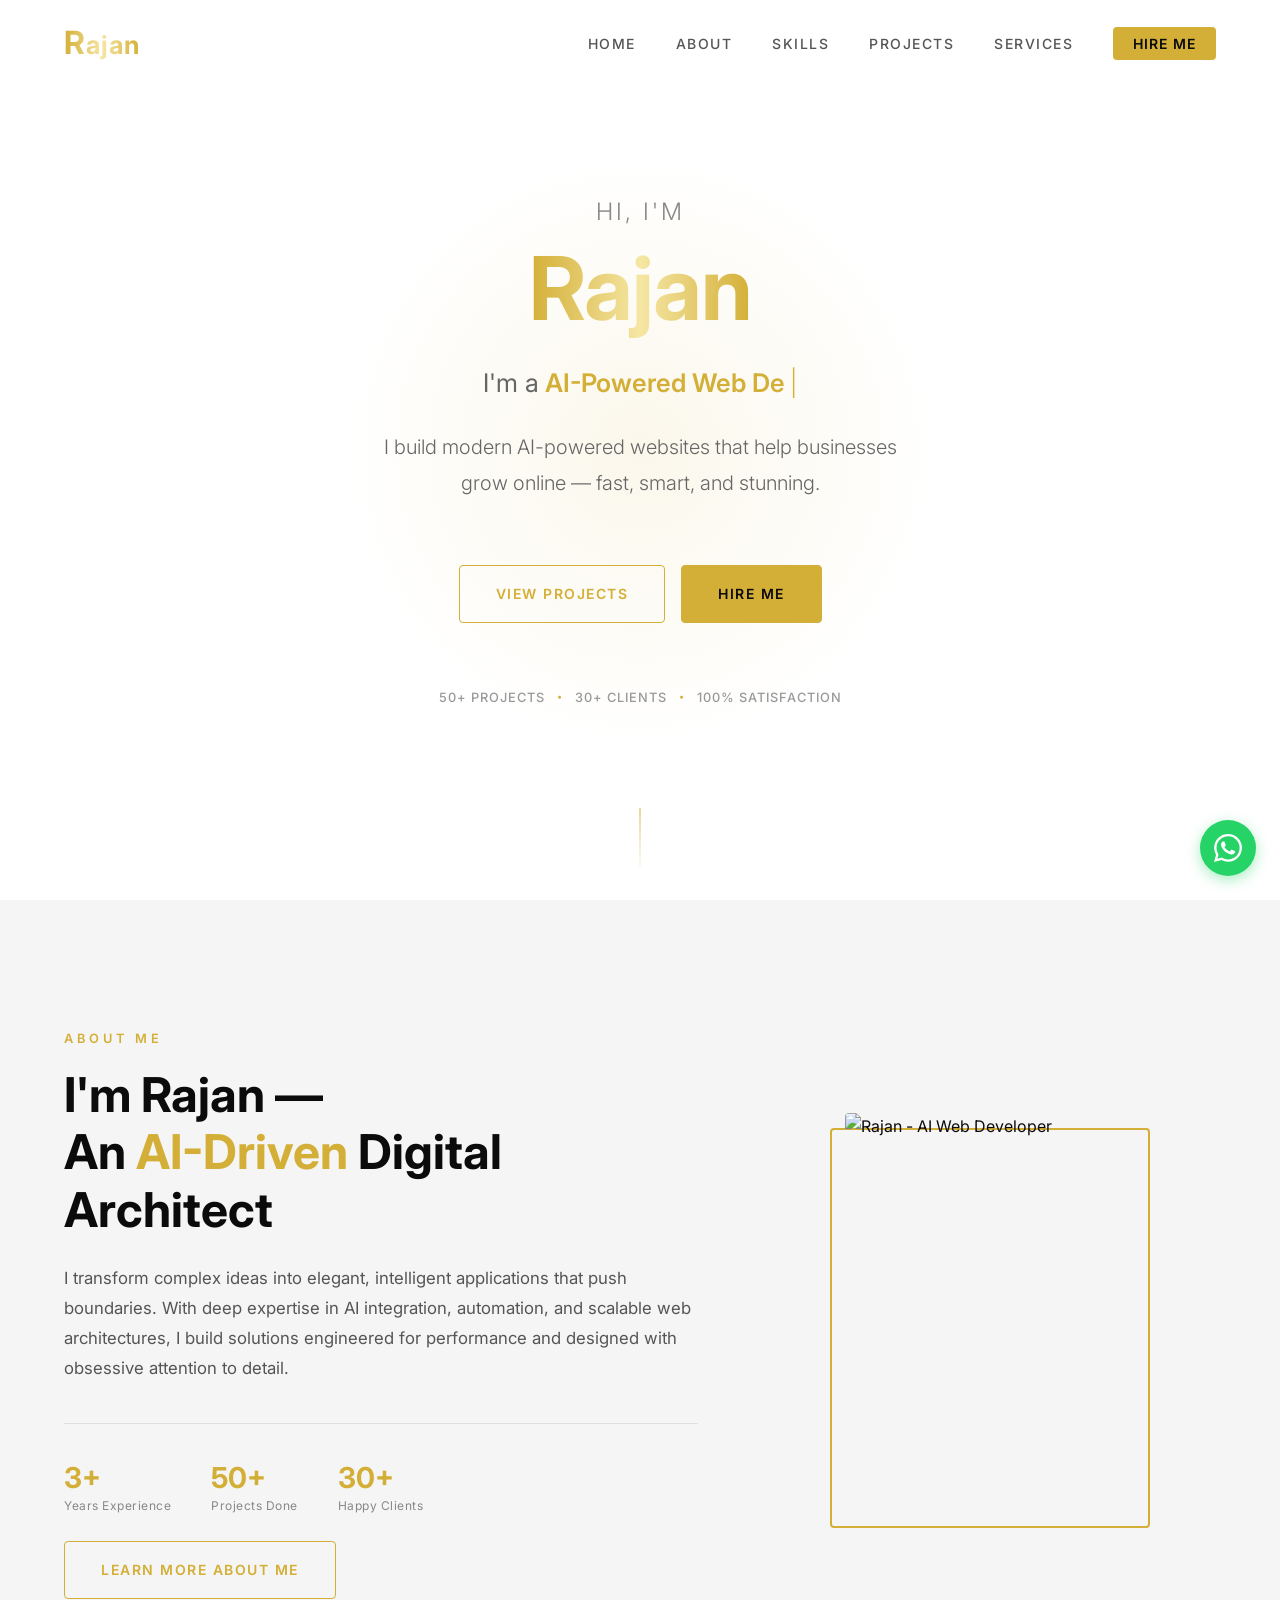
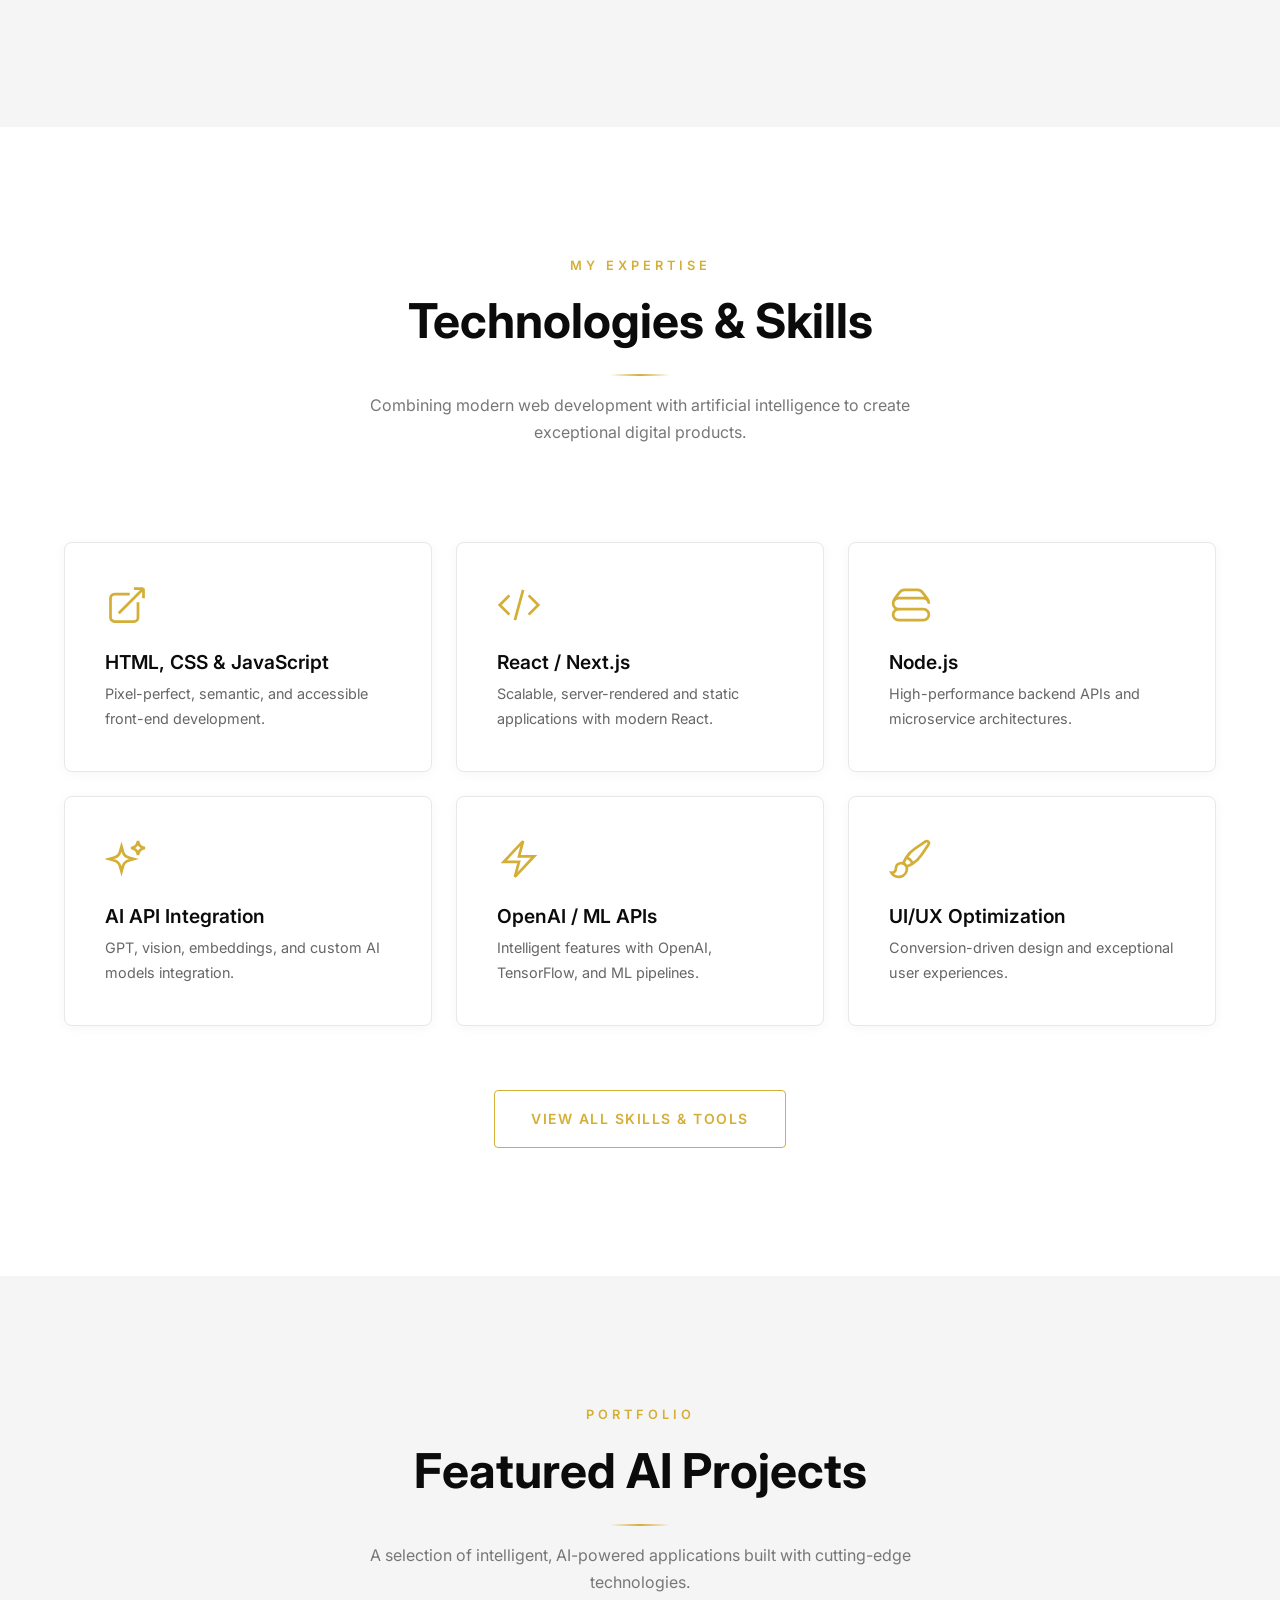
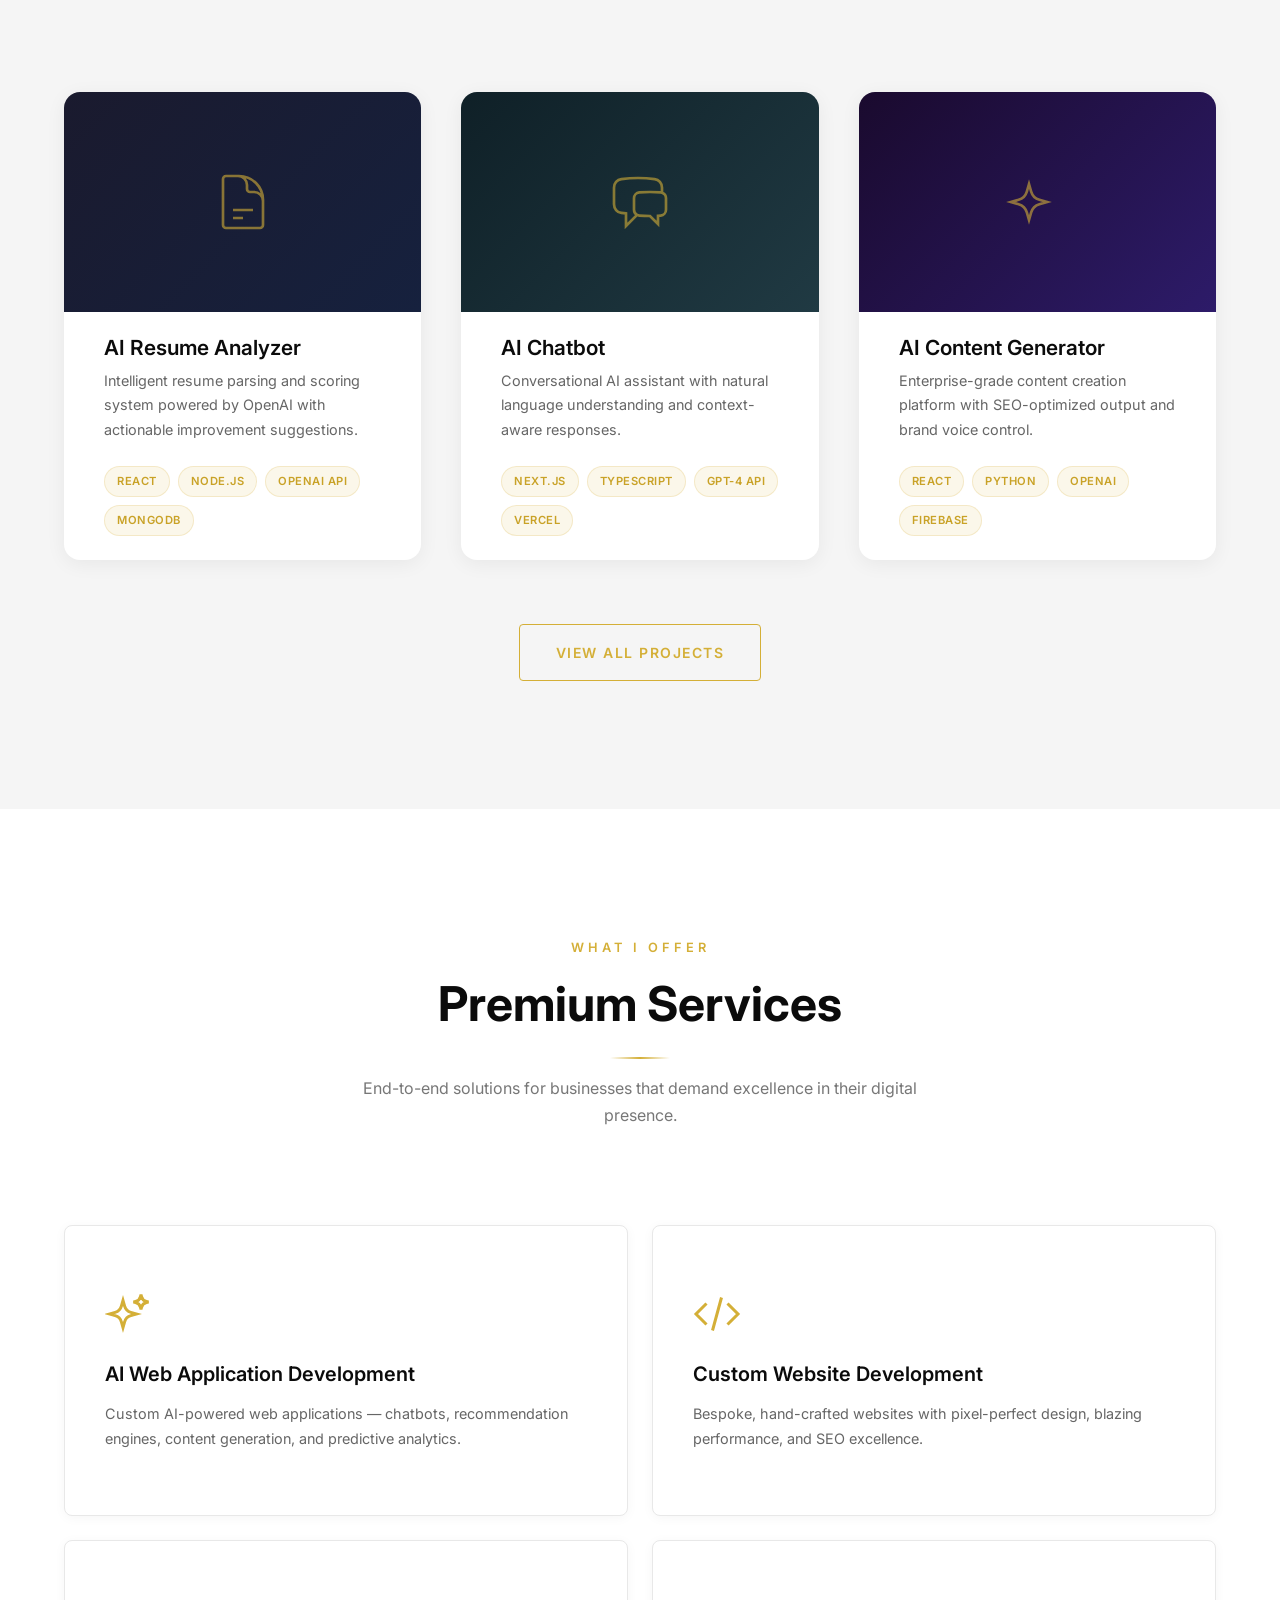
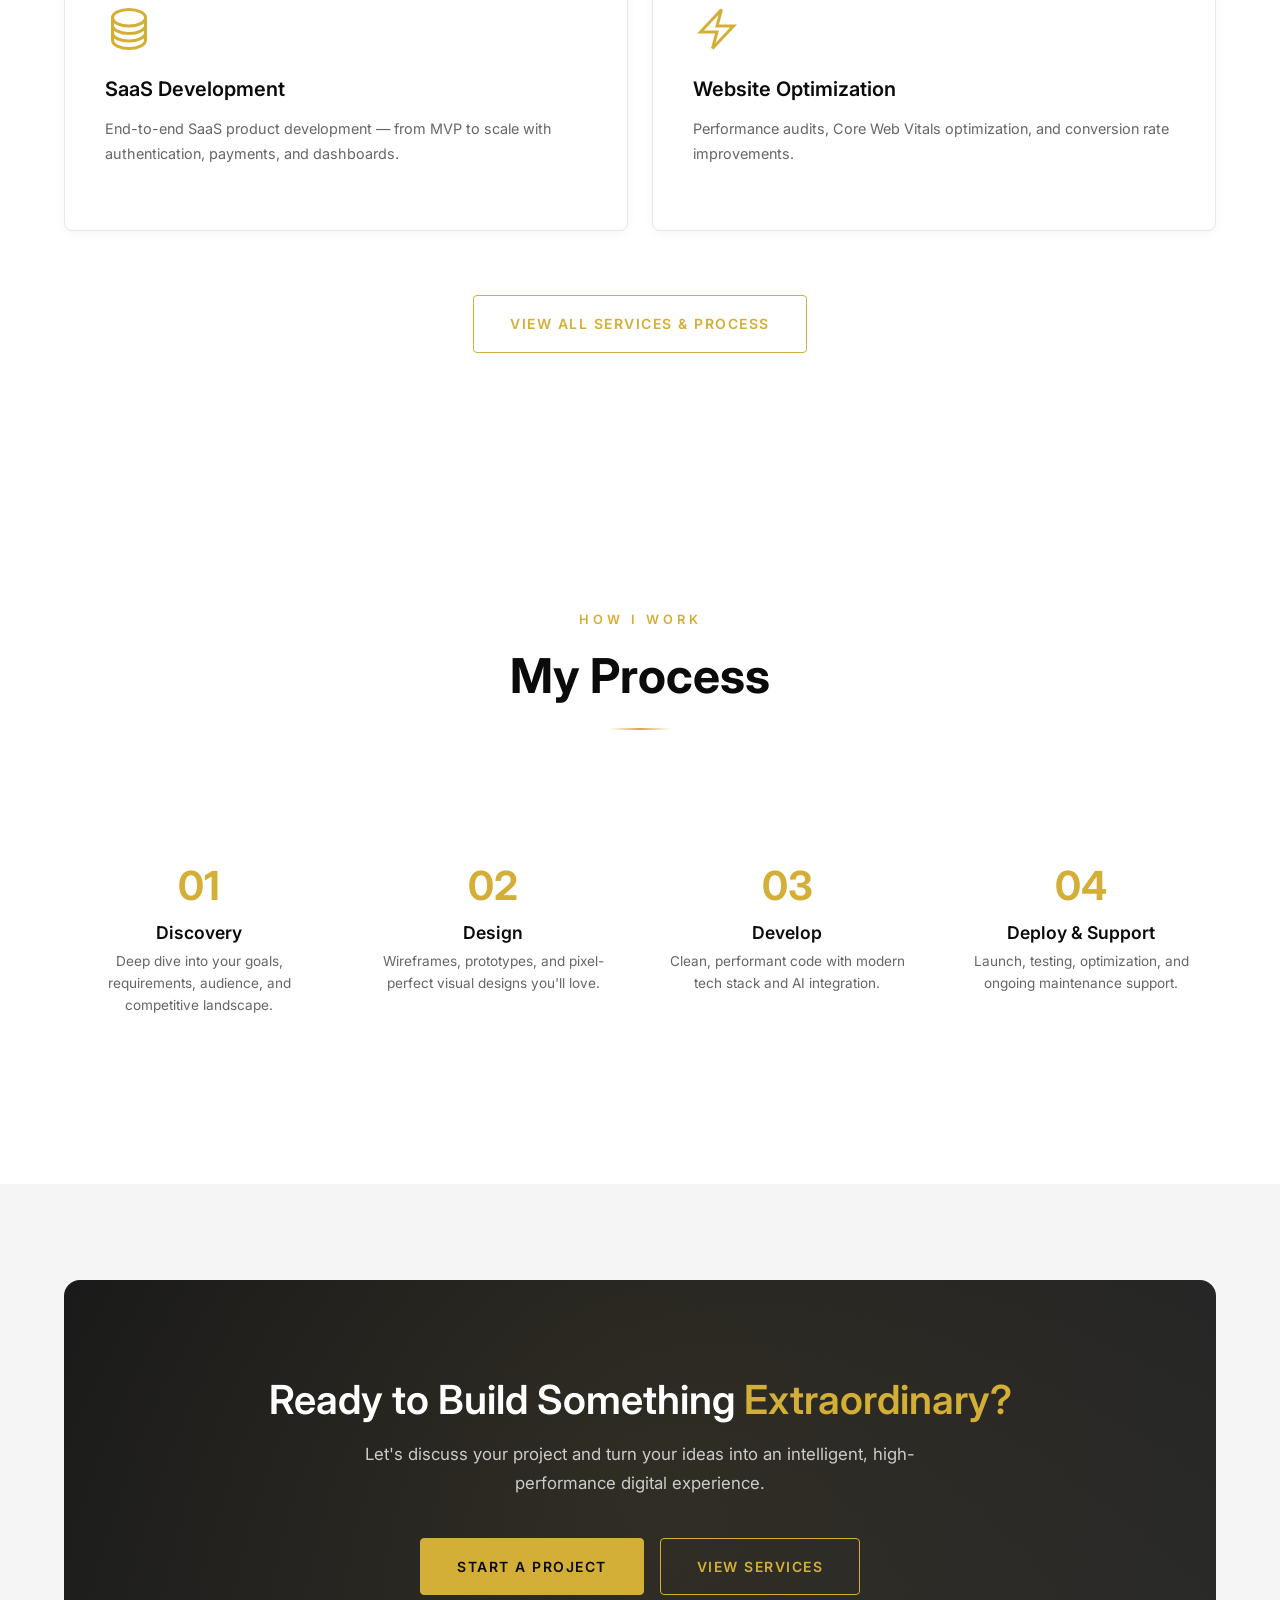
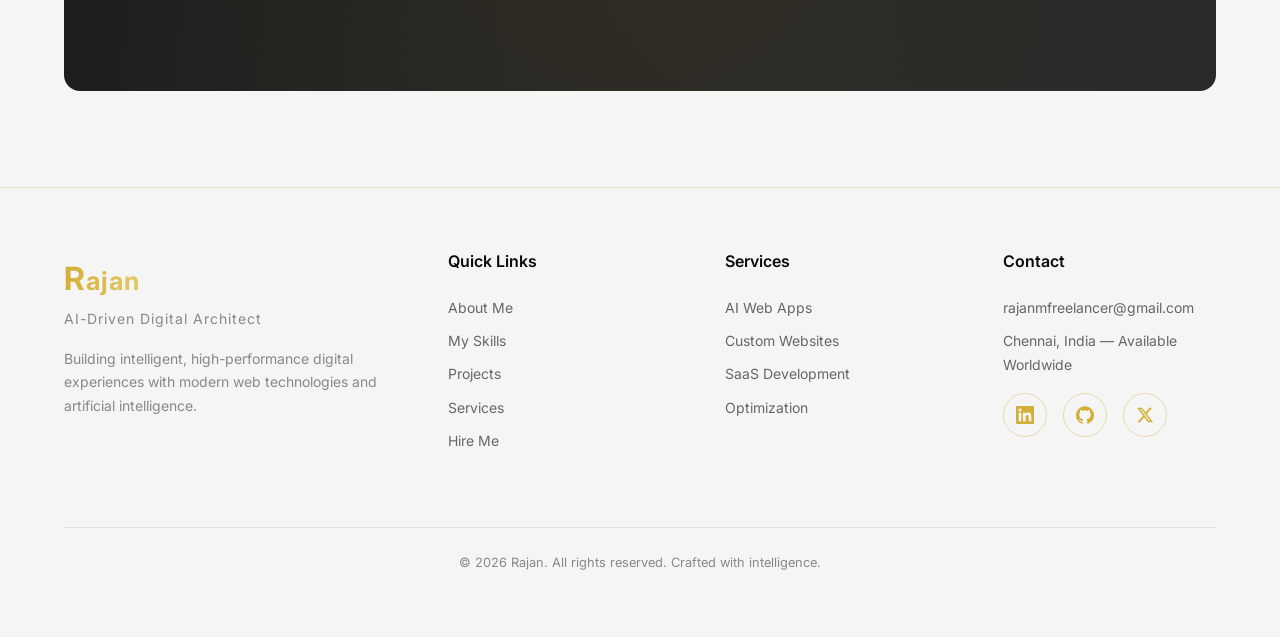
==== commit 26d5dc99: "Remove testimonials section and update about profile photo layout" ====
--- a/index.html
+++ b/index.html
@@ -107,9 +107,7 @@
         </div>
         <div class="split-right reveal">
           <div class="about-image-frame about-image-frame--large">
-            <div class="about-image-placeholder">
-              <span class="about-initials">R</span>
-            </div>
+            <img src="assets/rajan-profile.jpg" alt="Rajan - AI Web Developer" class="about-profile-img">
             <div class="about-image-border"></div>
           </div>
         </div>
@@ -305,54 +303,7 @@
     </div>
   </section>
 
-  <!-- ═══ TESTIMONIALS ═══ -->
-  <section class="section section--light" id="testimonials">
-    <div class="container">
-      <div class="section-header reveal">
-        <p class="section-label">Client Reviews</p>
-        <h2 class="section-title section-title--dark">What Clients Say</h2>
-        <div class="gold-divider"></div>
-      </div>
-      <div class="testimonials-grid">
-        <div class="testimonial-card reveal">
-          <div class="testimonial-stars">★★★★★</div>
-          <p class="testimonial-text">"Rajan delivered an exceptional AI-powered platform for our business. His ability
-            to integrate complex AI features into a beautiful, fast interface was remarkable. Highly recommended!"</p>
-          <div class="testimonial-author">
-            <div class="testimonial-avatar">A</div>
-            <div>
-              <strong class="testimonial-name">Amit Sharma</strong>
-              <span class="testimonial-role">CEO, TechVision India</span>
-            </div>
-          </div>
-        </div>
-        <div class="testimonial-card reveal">
-          <div class="testimonial-stars">★★★★★</div>
-          <p class="testimonial-text">"Working with Rajan was a game-changer. He turned our vague idea into a polished
-            SaaS product with AI capabilities we didn't even know were possible. Incredible attention to detail."</p>
-          <div class="testimonial-author">
-            <div class="testimonial-avatar">S</div>
-            <div>
-              <strong class="testimonial-name">Sarah Chen</strong>
-              <span class="testimonial-role">Founder, DataFlow</span>
-            </div>
-          </div>
-        </div>
-        <div class="testimonial-card reveal">
-          <div class="testimonial-stars">★★★★★</div>
-          <p class="testimonial-text">"Our website performance improved by 300% after Rajan's optimization. The AI
-            chatbot he built handles 80% of our customer queries. Absolute professional with luxury-quality work."</p>
-          <div class="testimonial-author">
-            <div class="testimonial-avatar">R</div>
-            <div>
-              <strong class="testimonial-name">Rohan Patel</strong>
-              <span class="testimonial-role">Director, CloudScale</span>
-            </div>
-          </div>
-        </div>
-      </div>
-    </div>
-  </section>
+
 
   <!-- ═══ PROCESS SECTION ═══ -->
   <section class="section section--white" id="process">
--- a/styles.css
+++ b/styles.css
@@ -647,14 +647,23 @@
 
 .about-image-border {
   position: absolute;
-  top: 12px;
-  left: 12px;
-  right: -12px;
-  bottom: -12px;
+  top: 15px;
+  left: -15px;
+  width: 100%;
+  height: 100%;
   border: 2px solid var(--gold);
-  border-radius: var(--radius-md);
+  border-radius: 4px;
   z-index: 0;
-  opacity: 0.5;
+  transition: var(--transition);
+}
+
+.about-profile-img {
+  width: 100%;
+  height: 100%;
+  object-fit: cover;
+  border-radius: 4px;
+  position: relative;
+  z-index: 10;
 }
 
 .about-text p {
